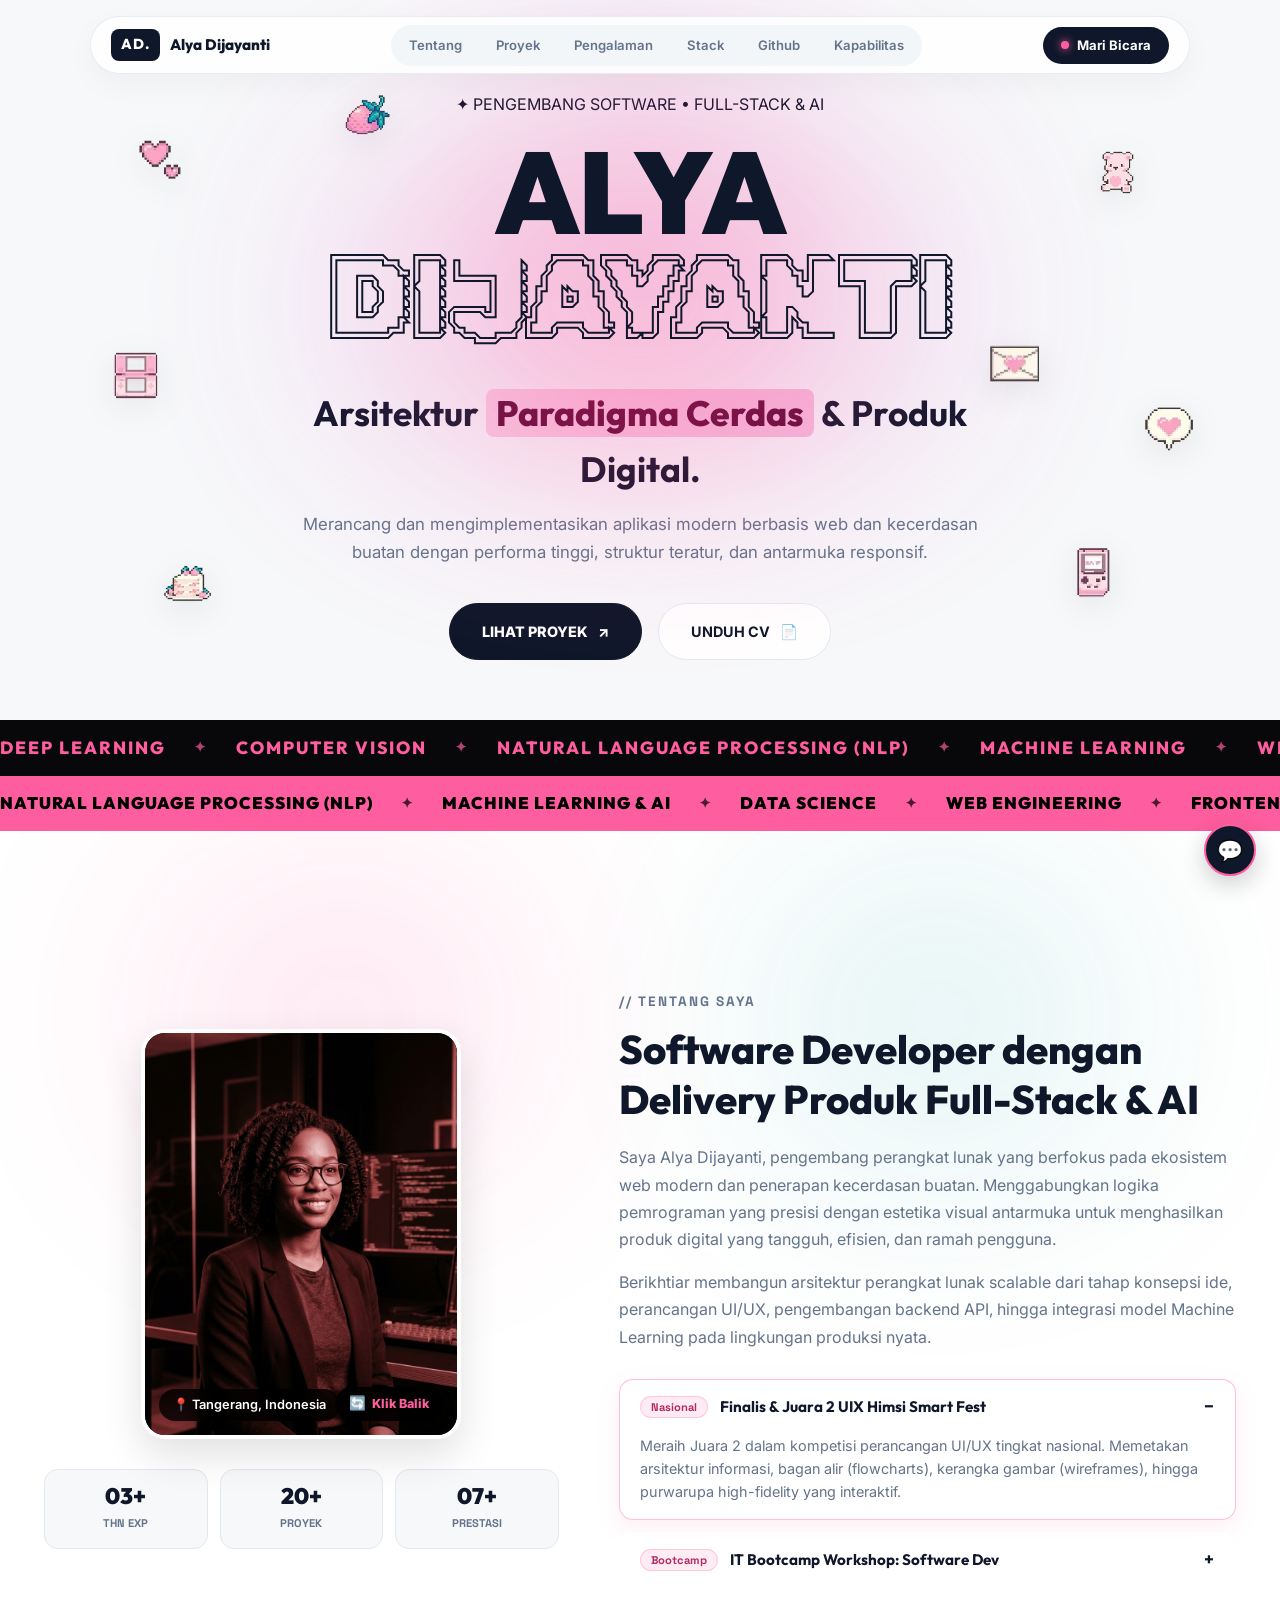
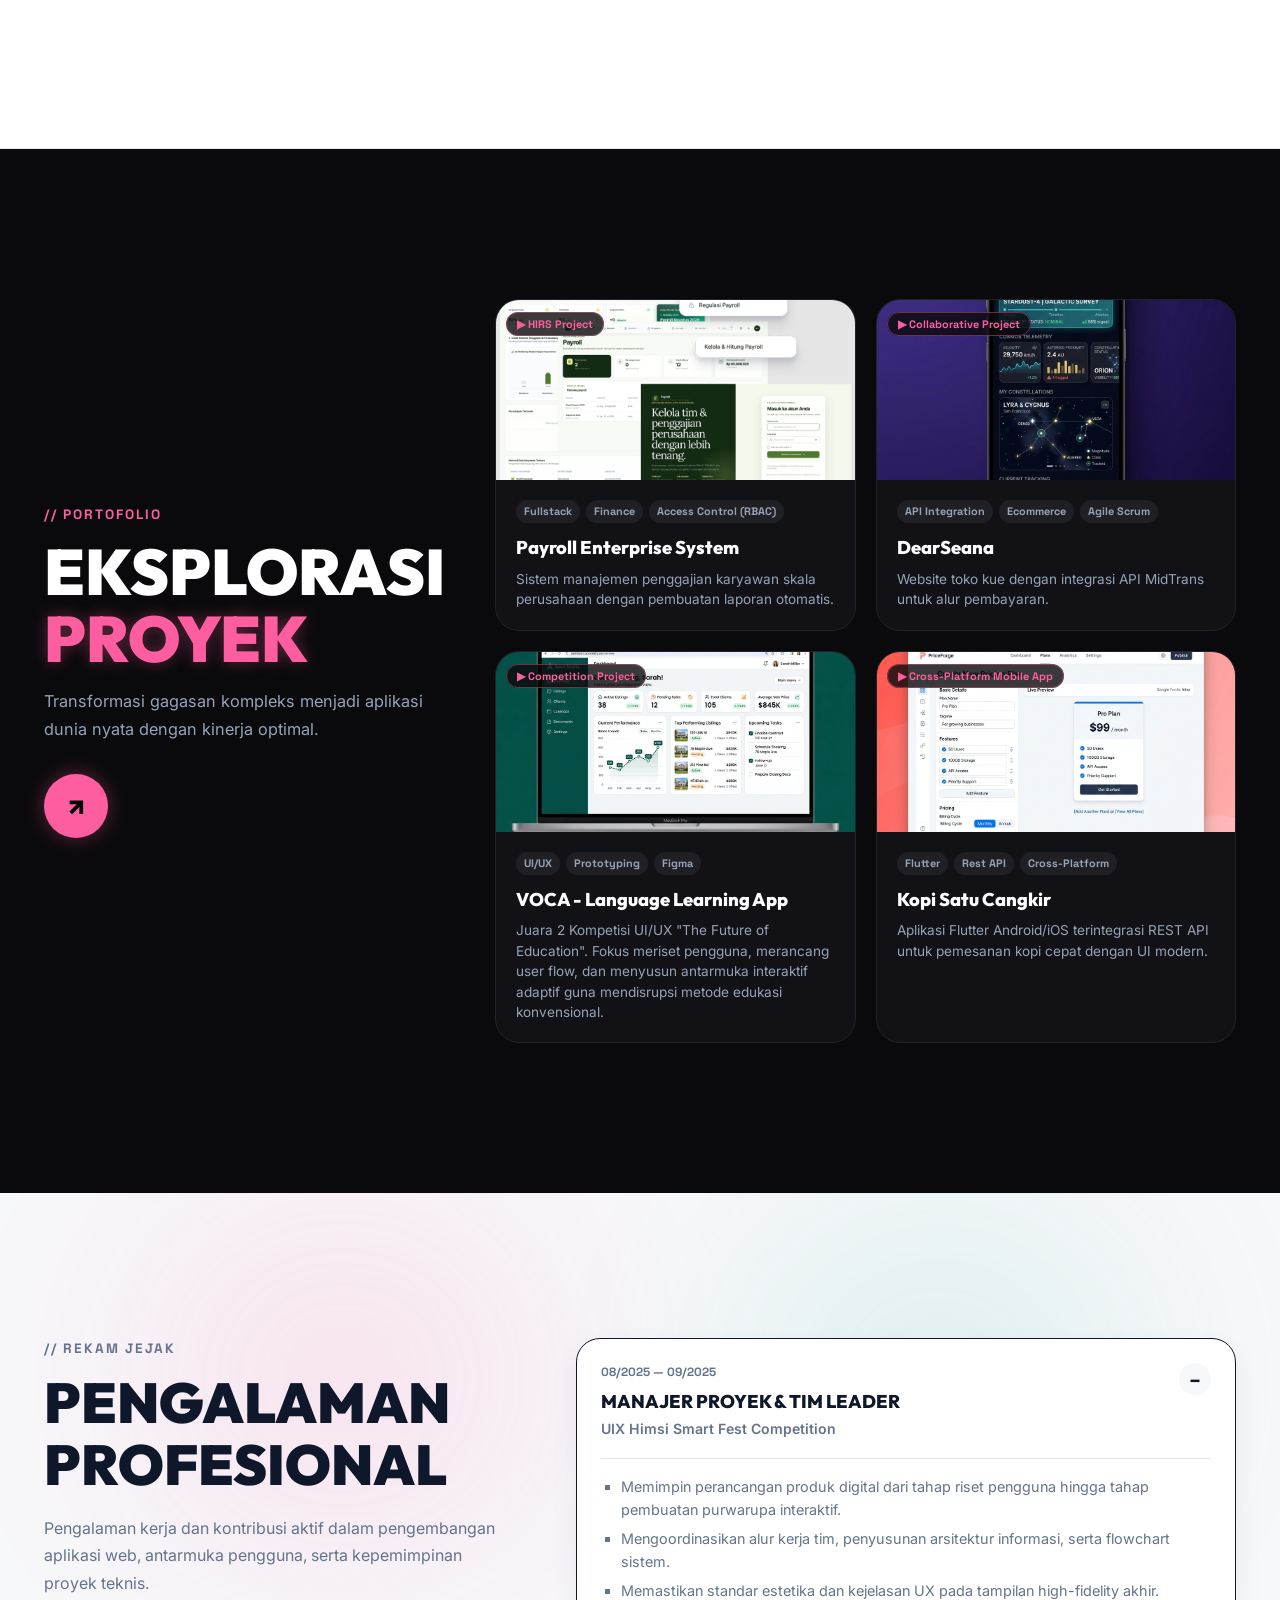
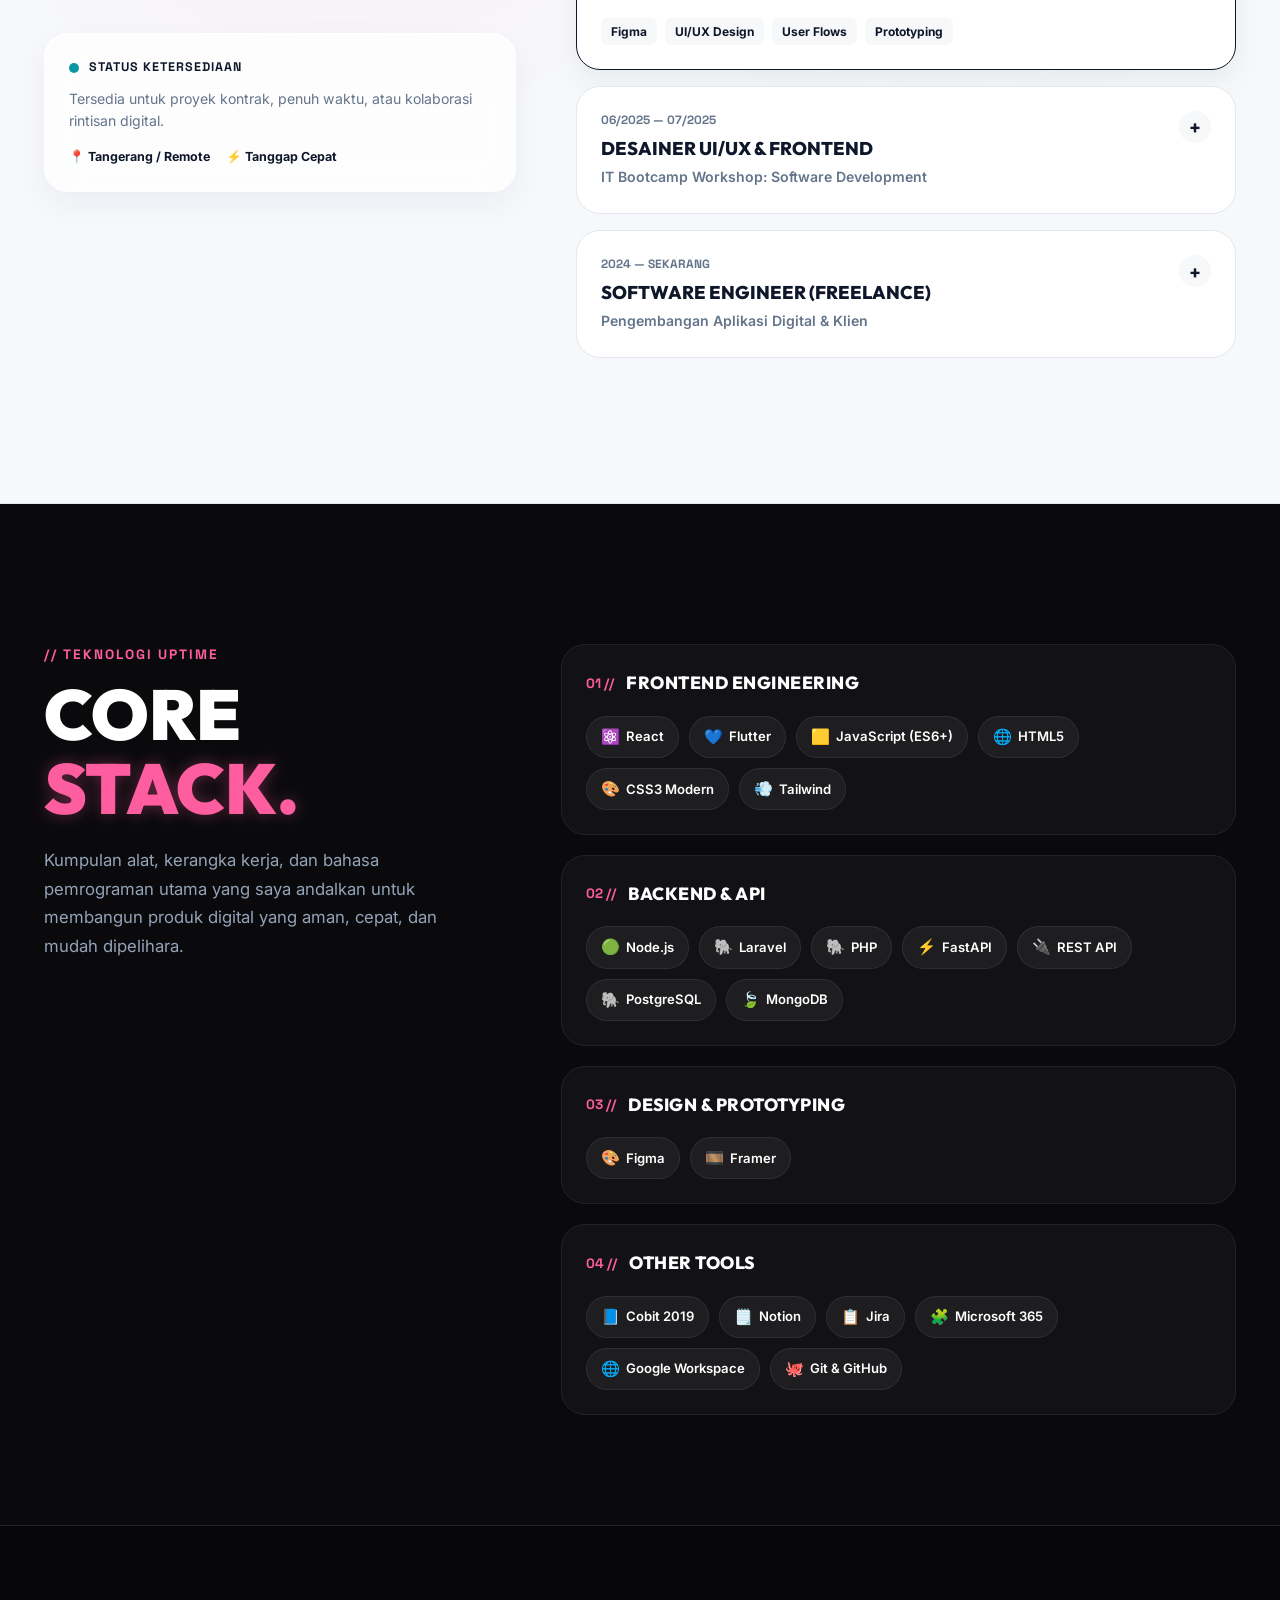
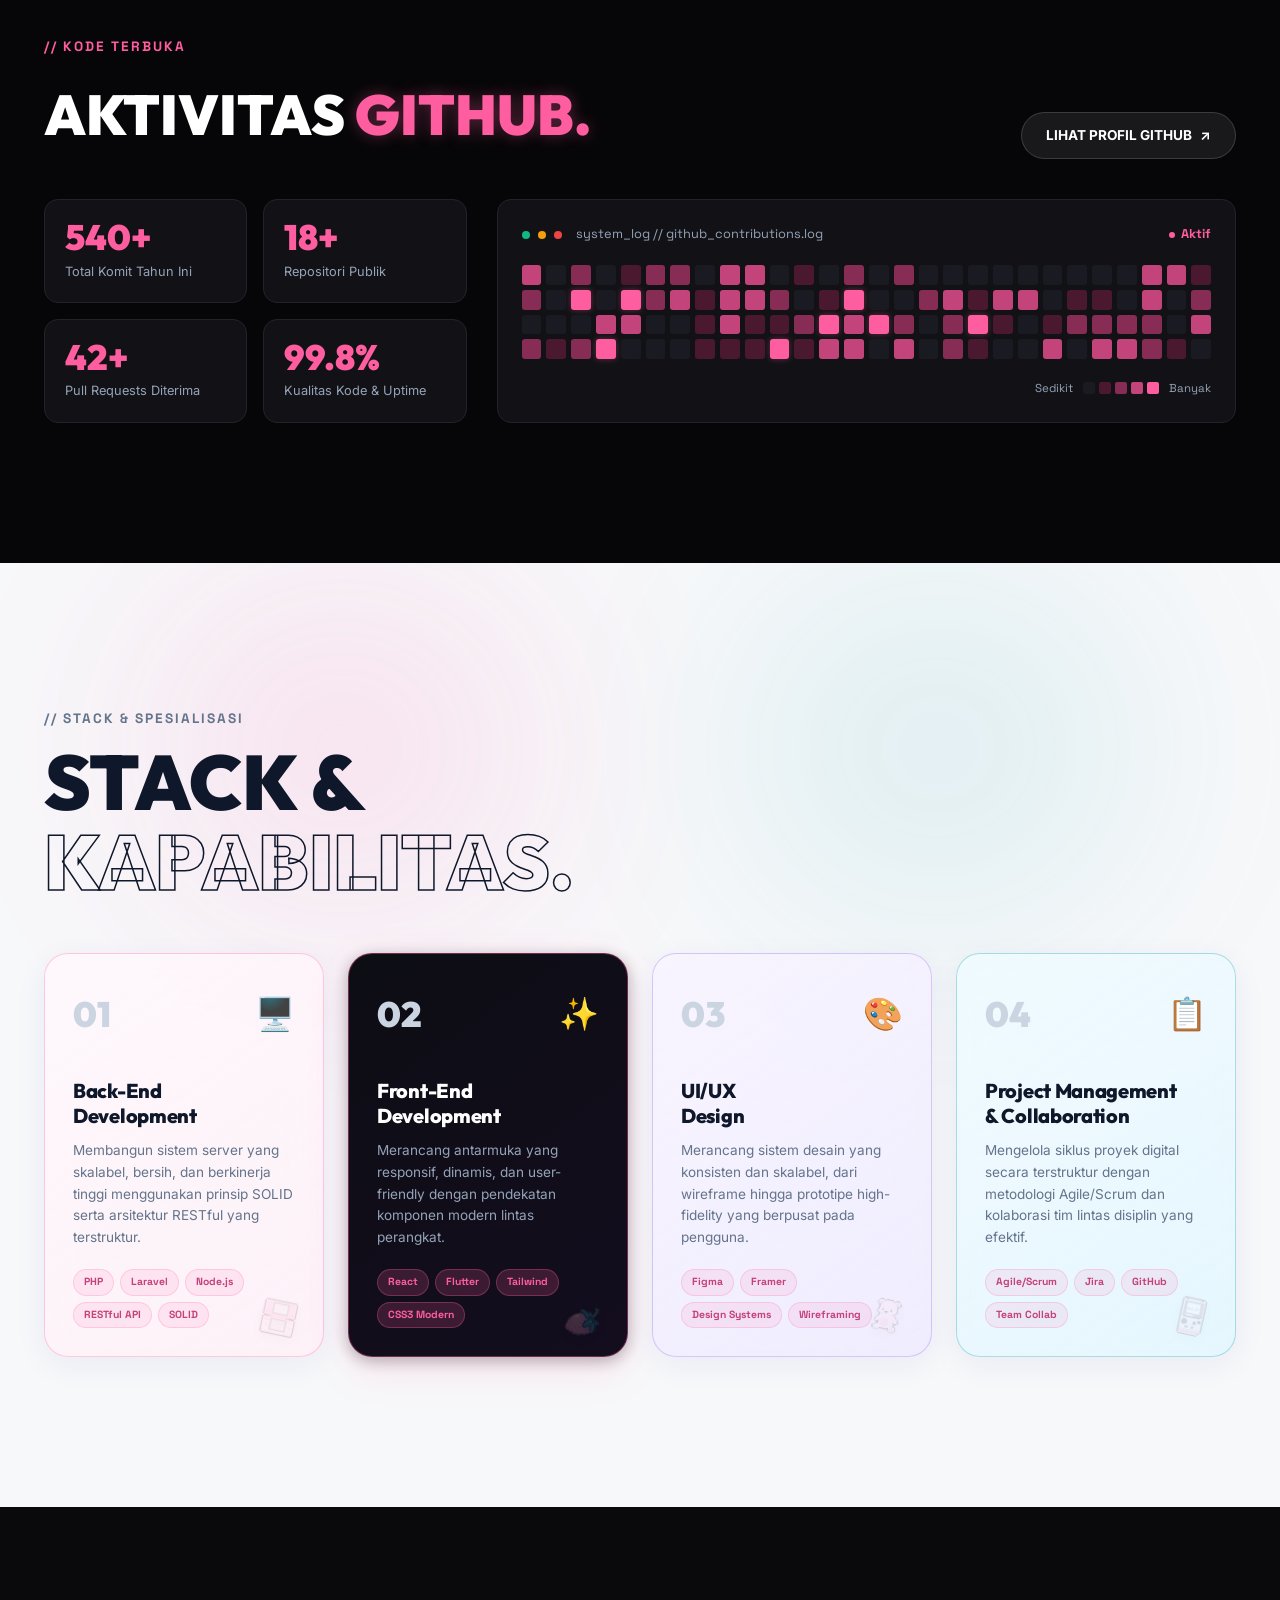
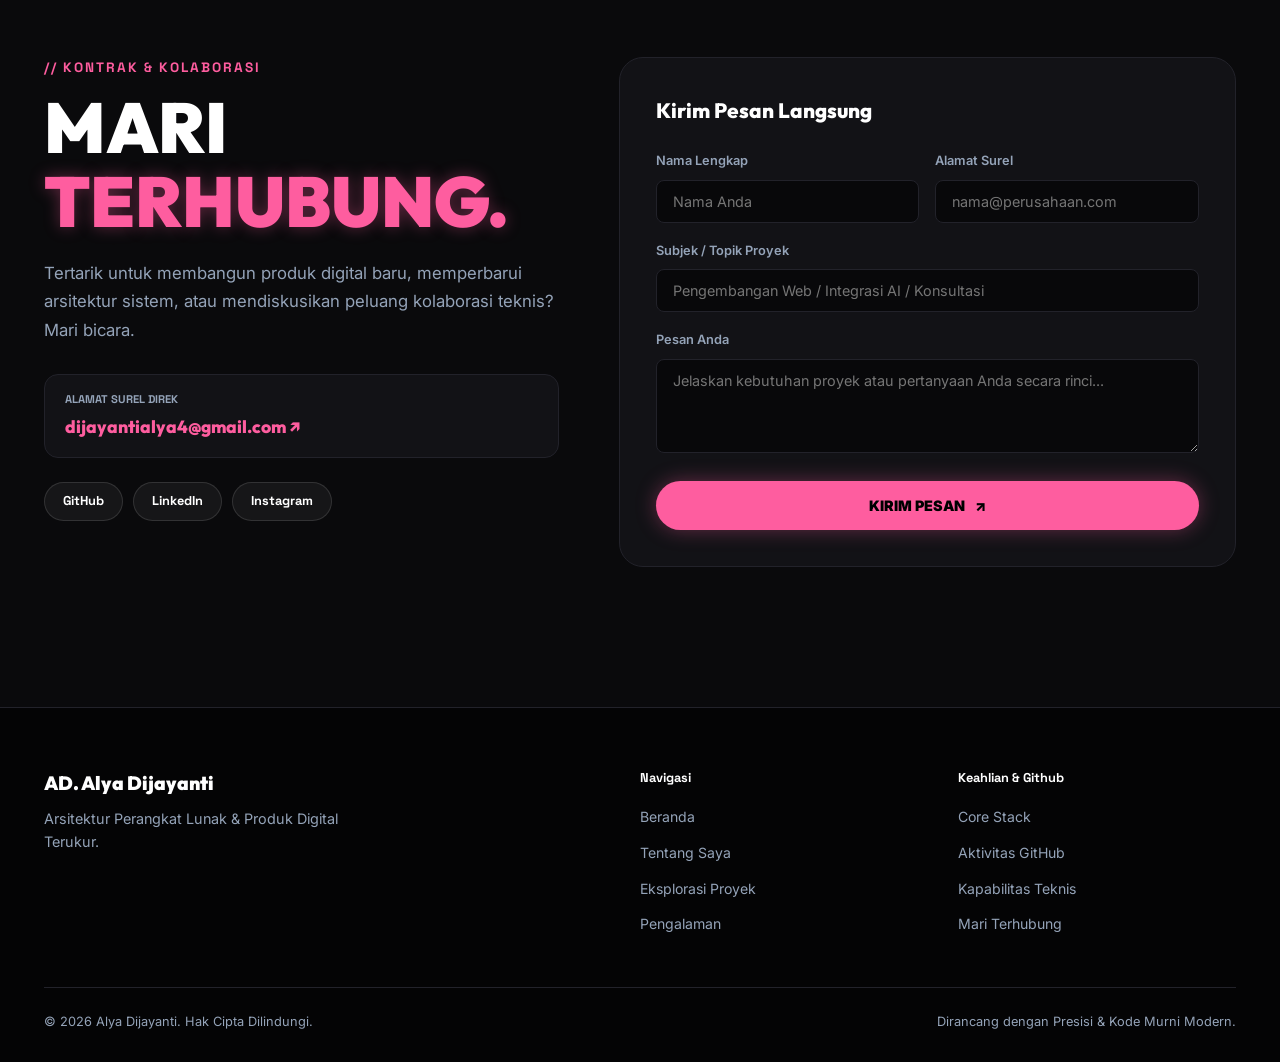
==== index.html @ 950f61b3 "chore: update social media, GitHub, and email contact links across all pages" ====
<!DOCTYPE html>
<html lang="id">

<head>
    <meta charset="UTF-8">
    <meta name="viewport" content="width=device-width, initial-scale=1.0">
    <title>Alya Dijayanti — Software Developer & AI Specialist</title>
    <meta name="description"
        content="Portofolio profesional Alya Dijayanti, Software Developer yang berfokus pada pengembangan produk digital bersih, terukur, dan cerdas.">

    <!-- Google Fonts -->
    <link rel="preconnect" href="https://fonts.googleapis.com">
    <link rel="preconnect" href="https://fonts.gstatic.com" crossorigin>
    <link
        href="https://fonts.googleapis.com/css2?family=Inter:wght@300;400;500;600;700;800&family=Outfit:wght@400;500;700;900&family=Rubik+Iso&family=Space+Grotesk:wght@500;700&display=swap"
        rel="stylesheet">

    <link rel="icon" type="image/png" href="assets/pixel_heart.png">
    <link rel="stylesheet" href="style.css?v=2.0">
</head>

<body>

    <!-- 1. Header / Navigasi Melayang -->
    <header class="top-nav">
        <div class="nav-container">
            <a href="#" class="nav-brand">
                <span class="brand-logo">AD.</span>
                <span class="brand-name">Alya Dijayanti</span>
            </a>

            <nav class="nav-pill-menu">
                <a href="#tentang" class="nav-link">Tentang</a>
                <a href="#proyek" class="nav-link">Proyek</a>
                <a href="#pengalaman" class="nav-link">Pengalaman</a>
                <a href="#stack" class="nav-link">Stack</a>
                <a href="#github" class="nav-link">Github</a>
                <a href="#kapabilitas" class="nav-link">Kapabilitas</a>
            </nav>

            <div class="nav-cta-wrapper">
                <a href="#kontak" class="nav-cta-btn">
                    <span class="status-dot"></span>
                    Mari Bicara
                </a>
            </div>
        </div>
    </header>

    <!-- Floating Quick Contact Widget -->
    <div class="floating-widget">
        <button class="widget-btn" id="widget-toggle" title="Menu Kontak Cepat">
            <span class="widget-icon">💬</span>
        </button>
        <div class="widget-menu hidden" id="widget-dropdown">
            <a href="mailto:dijayantialya4@gmail.com" class="widget-item">✉️ Surel</a>
            <a href="https://www.linkedin.com/in/alya-dijayanti-4a0588291" target="_blank" rel="noopener noreferrer" class="widget-item">🔗 LinkedIn</a>
            <a href="https://github.com/dijee04" target="_blank" rel="noopener noreferrer" class="widget-item">💻 GitHub</a>
        </div>
    </div>

    <!-- Main Content Wrapper -->
    <main>
        <!-- 2. Hero Section (Latar Terang & Floating Pixel Assets dengan Fluid Glow) -->
        <section class="hero-section" id="hero">
            <div class="hero-bg-glow"></div>

            <!-- Floating Pixel Decorative Assets (8 Stiker Piksel Melayang Bersih & Tepat 1 Hati) -->
            <div class="floating-pixel-decor decor-top-left" data-speed="1.5" data-drag-hint="✦ Drag me!">
                <img src="assets/pixel_heart.png" alt="Aset Piksel Hati Melayang" class="pixel-asset float-anim-1">
            </div>
            <div class="floating-pixel-decor decor-top-mid-left" data-speed="-1.4" data-drag-hint="✦ Drag me!">
                <img src="assets/pixel_strawberry.png" alt="Aset Piksel Stroberi Melayang"
                    class="pixel-asset float-anim-3">
            </div>
            <div class="floating-pixel-decor decor-top-right" data-speed="-1.2" data-drag-hint="✦ Drag me!">
                <img src="assets/pixel_bear.png" alt="Aset Piksel Beruang Melayang" class="pixel-asset float-anim-2">
            </div>
            <div class="floating-pixel-decor decor-mid-left" data-speed="1.8" data-drag-hint="✦ Drag me!">
                <img src="assets/pixel_console.png" alt="Aset Piksel Konsol Melayang" class="pixel-asset float-anim-1">
            </div>
            <div class="floating-pixel-decor decor-mid-right" data-speed="-1.6" data-drag-hint="✦ Drag me!">
                <img src="assets/pixel_letter.png" alt="Aset Piksel Surat Hati Melayang"
                    class="pixel-asset float-anim-2">
            </div>
            <div class="floating-pixel-decor decor-mid-far-right" data-speed="2.0" data-drag-hint="✦ Drag me!">
                <img src="assets/pixel_bubble.png" alt="Aset Piksel Gelembung Melayang"
                    class="pixel-asset float-anim-3">
            </div>
            <div class="floating-pixel-decor decor-bottom-left" data-speed="-1.8" data-drag-hint="✦ Drag me!">
                <img src="assets/pixel_cake.png" alt="Aset Piksel Kue Melayang" class="pixel-asset float-anim-3">
            </div>
            <div class="floating-pixel-decor decor-bottom-right" data-speed="1.2" data-drag-hint="✦ Drag me!">
                <img src="assets/pixel_game.png" alt="Aset Piksel Game Melayang" class="pixel-asset float-anim-1">
            </div>

            <div class="hero-container">

                <div class="hero-badge-pill-container" style="display: flex; justify-content: center; align-items: center; width: 100%; margin-bottom: 0.75rem; text-align: center;">
                    <div class="hero-badge-pill-fluid">
                        <span>✦</span> PENGEMBANG SOFTWARE • FULL-STACK &amp; AI
                    </div>
                </div>

                <div class="hero-title-group">
                    <!-- Teks ALYA: Bersih Tanpa Gradien Latar Belakang -->
                    <h1 class="hero-name-main">ALYA</h1>
                    
                    <!-- Gradien Latar Belakang HANYA Khusus untuk teks 'DIJAYANTI' -->
                    <div class="dijayanti-glow-wrapper">
                        <div class="dijayanti-interactive-glow"></div>
                        <h1 class="hero-name-outlined">DIJAYANTI</h1>
                    </div>
                </div>

                <div class="hero-subtitle-box">
                    <p class="hero-subtitle-text">
                        Arsitektur <span class="highlight-green">Paradigma Cerdas</span> &amp; Produk Digital.
                    </p>
                    <p class="hero-description">
                        Merancang dan mengimplementasikan aplikasi modern berbasis web dan kecerdasan buatan dengan
                        performa tinggi, struktur teratur, dan antarmuka responsif.
                    </p>
                </div>

                <div class="hero-actions">
                    <a href="#proyek" class="btn-primary-neon">
                        LIHAT PROYEK <span class="btn-arrow">↗</span>
                    </a>
                    <a href="#kontak" class="btn-secondary-outline">
                        UNDUH CV <span class="btn-icon">📄</span>
                    </a>
                </div>

            </div>
        </section>

        <!-- 3. Ticker Marquee Banner (Hitam & Hijau Neon) -->
        <section class="marquee-section">
            <div class="marquee-row row-dark">
                <div class="marquee-content track-left">
                    <span>DEEP LEARNING</span> <span class="star">✦</span>
                    <span>COMPUTER VISION</span> <span class="star">✦</span>
                    <span>NATURAL LANGUAGE PROCESSING (NLP)</span> <span class="star">✦</span>
                    <span>MACHINE LEARNING</span> <span class="star">✦</span>
                    <span>WEB ENGINEERING</span> <span class="star">✦</span>
                    <span>FULLSTACK DEV</span> <span class="star">✦</span>
                    <!-- Duplicate for smooth loop -->
                    <span>DEEP LEARNING</span> <span class="star">✦</span>
                    <span>COMPUTER VISION</span> <span class="star">✦</span>
                    <span>NATURAL LANGUAGE PROCESSING (NLP)</span> <span class="star">✦</span>
                    <span>MACHINE LEARNING</span> <span class="star">✦</span>
                    <span>WEB ENGINEERING</span> <span class="star">✦</span>
                    <span>FULLSTACK DEV</span> <span class="star">✦</span>
                </div>
            </div>
            <div class="marquee-row row-pink">
                <div class="marquee-content track-right">
                    <span>NATURAL LANGUAGE PROCESSING (NLP)</span> <span class="star">✦</span>
                    <span>MACHINE LEARNING &amp; AI</span> <span class="star">✦</span>
                    <span>DATA SCIENCE</span> <span class="star">✦</span>
                    <span>WEB ENGINEERING</span> <span class="star">✦</span>
                    <span>FRONTEND &amp; BACKEND</span> <span class="star">✦</span>
                    <!-- Duplicate for smooth loop -->
                    <span>NATURAL LANGUAGE PROCESSING (NLP)</span> <span class="star">✦</span>
                    <span>MACHINE LEARNING &amp; AI</span> <span class="star">✦</span>
                    <span>DATA SCIENCE</span> <span class="star">✦</span>
                    <span>WEB ENGINEERING</span> <span class="star">✦</span>
                    <span>FRONTEND &amp; BACKEND</span> <span class="star">✦</span>
                </div>
            </div>
        </section>

        <!-- 4. Seksi 1: Tentang Saya -->
        <section class="about-section" id="tentang">
            <div class="section-ambient-glow glow-pink-accent glow-top-left"></div>
            <div class="section-ambient-glow glow-teal-accent glow-top-right"></div>

            <div class="section-container" style="position: relative; z-index: 2;">
                <div class="about-grid">

                    <!-- Kolom Kiri: Foto Bertumpuk & Statistik -->
                    <div class="about-col-left">
                        <!-- Kartu Foto Tunggal Interaktif 3D Flip Card -->
                        <div class="single-flip-card-container" id="photo-flip-card"
                            title="Klik untuk membalik foto profil 3D">
                            <div class="flip-card-inner">

                                <!-- Sisi Depan (Front Face - Profil 1) -->
                                <div class="flip-card-face flip-card-front">
                                    <img src="assets/profile.png" alt="Alya Dijayanti Foto Utama" class="flip-card-img">
                                    <div class="photo-tag">
                                        <span class="tag-icon">📍</span> Tangerang, Indonesia
                                    </div>
                                    <div class="flip-hint-badge">
                                        <span class="flip-icon">🔄</span> Klik Balik
                                    </div>
                                </div>

                                <!-- Sisi Belakang (Back Face - Profil 2) -->
                                <div class="flip-card-face flip-card-back">
                                    <img src="assets/profile2.png" alt="Alya Dijayanti Foto Kerja"
                                        class="flip-card-img">
                                    <div class="photo-tag-badge">
                                        <span class="badge-dot-active"></span> Software Engineer &amp; AI
                                    </div>
                                    <div class="flip-hint-badge">
                                        <span class="flip-icon">🔄</span> Depan
                                    </div>
                                </div>

                            </div>
                        </div>

                        <!-- Baris Statistik -->
                        <div class="stats-pills-row">
                            <div class="stat-pill">
                                <span class="stat-num">03+</span>
                                <span class="stat-lbl">THN EXP</span>
                            </div>
                            <div class="stat-pill">
                                <span class="stat-num">20+</span>
                                <span class="stat-lbl">PROYEK</span>
                            </div>
                            <div class="stat-pill">
                                <span class="stat-num">07+</span>
                                <span class="stat-lbl">PRESTASI</span>
                            </div>
                        </div>
                    </div>

                    <!-- Kolom Kanan: Deskripsi & Akordeon Pencapaian -->
                    <div class="about-col-right">
                        <span class="section-tagline">// TENTANG SAYA</span>
                        <h2 class="about-heading">Software Developer dengan Delivery Produk Full-Stack &amp; AI</h2>

                        <p class="about-paragraph">
                            Saya Alya Dijayanti, pengembang perangkat lunak yang berfokus pada ekosistem web modern dan
                            penerapan kecerdasan buatan. Menggabungkan logika pemrograman yang presisi dengan estetika
                            visual antarmuka untuk menghasilkan produk digital yang tangguh, efisien, dan ramah
                            pengguna.
                        </p>

                        <p class="about-paragraph">
                            Berikhtiar membangun arsitektur perangkat lunak scalable dari tahap konsepsi ide,
                            perancangan UI/UX, pengembangan backend API, hingga integrasi model Machine Learning pada
                            lingkungan produksi nyata.
                        </p>

                        <!-- Accordion List Pencapaian -->
                        <div class="about-accordion-list">

                            <div class="accordion-item active">
                                <button class="accordion-header">
                                    <div class="acc-title-wrap">
                                        <span class="acc-badge">Nasional</span>
                                        <span class="acc-title">Finalis &amp; Juara 2 UIX Himsi Smart Fest</span>
                                    </div>
                                    <span class="acc-toggle-icon">−</span>
                                </button>
                                <div class="accordion-body">
                                    <p>Meraih Juara 2 dalam kompetisi perancangan UI/UX tingkat nasional. Memetakan
                                        arsitektur informasi, bagan alir (flowcharts), kerangka gambar (wireframes),
                                        hingga purwarupa high-fidelity yang interaktif.</p>
                                </div>
                            </div>

                            <div class="accordion-item">
                                <button class="accordion-header">
                                    <div class="acc-title-wrap">
                                        <span class="acc-badge">Bootcamp</span>
                                        <span class="acc-title">IT Bootcamp Workshop: Software Dev</span>
                                    </div>
                                    <span class="acc-toggle-icon">+</span>
                                </button>
                                <div class="accordion-body">
                                    <p>Mengaplikasikan metode pengurusan proyek Agile/Scrum, sprint planning, integrasi
                                        Jira, serta perancangan sistem informasi berbasis web yang responsif dan teruji.
                                    </p>
                                </div>
                            </div>

                        </div>
                    </div>

                </div>
            </div>
        </section>

        <!-- 5. Seksi 2: Eksplorasi Proyek (Latar Gelap / Hitam Kontras) -->
        <section class="explorations-section" id="proyek">
            <div class="section-container">
                <div class="explorations-grid">

                    <!-- Kolom Kiri Header Gelap -->
                    <div class="exp-header-col">
                        <span class="section-tagline-neon">// PORTOFOLIO</span>
                        <h2 class="exp-title-main">
                            EKSPLORASI <br>
                            <span class="text-neon-glow">PROYEK</span>
                        </h2>
                        <p class="exp-subtitle">
                            Transformasi gagasan kompleks menjadi aplikasi dunia nyata dengan kinerja optimal.
                        </p>

                        <a href="proyek.html" class="exp-circle-btn" title="Lihat Semua Proyek">
                            <span class="arrow-icon">↗</span>
                        </a>
                    </div>

                    <!-- Kolom Kanan Carousel Kartu Proyek -->
                    <div class="exp-cards-col">
                        <div class="project-cards-wrapper">

                            <!-- Proyek 1 -->
                            <a href="detail-payroll.html" class="project-showcase-card" style="text-decoration: none; color: inherit; display: block;">
                                <div class="card-media-box">
                                    <img src="assets/project_payroll.png" alt="Payroll Enterprise Mockup"
                                        class="showcase-img">
                                    <div class="media-overlay">
                                        <span class="play-badge">▶ HIRS Project</span>
                                    </div>
                                </div>
                                <div class="card-details">
                                    <div class="card-tags">
                                        <span class="tag-pill">Fullstack</span>
                                        <span class="tag-pill">Finance</span>
                                        <span class="tag-pill">Access Control (RBAC)</span>
                                    </div>
                                    <h3 class="card-title">Payroll Enterprise System</h3>
                                    <p class="card-desc">Sistem manajemen penggajian karyawan skala perusahaan dengan
                                        pembuatan laporan otomatis.</p>
                                </div>
                            </a>

                            <!-- Proyek 2 -->
                            <a href="detail-dearseana.html" class="project-showcase-card" style="text-decoration: none; color: inherit; display: block;">
                                <div class="card-media-box">
                                    <img src="assets/project_najm.png" alt="Website Toko Kue DearSeana"
                                        class="showcase-img">
                                    <div class="media-overlay">
                                        <span class="play-badge">▶ Collaborative Project</span>
                                    </div>
                                </div>
                                <div class="card-details">
                                    <div class="card-tags">
                                        <span class="tag-pill">API Integration</span>
                                        <span class="tag-pill">Ecommerce</span>
                                        <span class="tag-pill">Agile Scrum</span>
                                    </div>
                                    <h3 class="card-title">DearSeana</h3>
                                    <p class="card-desc">Website toko kue dengan integrasi API MidTrans untuk alur
                                        pembayaran.</p>
                                </div>
                            </a>

                            <!-- Proyek 3 -->
                            <a href="detail-voca.html" class="project-showcase-card" style="text-decoration: none; color: inherit; display: block;">
                                <div class="card-media-box">
                                    <img src="assets/project_domus.png" alt="Domus Real Estate Mockup"
                                        class="showcase-img">
                                    <div class="media-overlay">
                                        <span class="play-badge">▶ Competition Project</span>
                                    </div>
                                </div>
                                <div class="card-details">
                                    <div class="card-tags">
                                        <span class="tag-pill">UI/UX</span>
                                        <span class="tag-pill">Prototyping</span>
                                        <span class="tag-pill">Figma</span>
                                    </div>
                                    <h3 class="card-title">VOCA - Language Learning App</h3>
                                    <p class="card-desc">Juara 2 Kompetisi UI/UX "The Future of Education". Fokus
                                        meriset pengguna,
                                        merancang user flow, dan menyusun antarmuka interaktif adaptif guna mendisrupsi
                                        metode edukasi konvensional.</p>
                                </div>
                            </a>

                            <!-- Proyek 4 -->
                            <a href="detail-kopi.html" class="project-showcase-card" style="text-decoration: none; color: inherit; display: block;">
                                <div class="card-media-box">
                                    <img src="assets/project_kivi.png" alt="Kivi SaaS Mockup" class="showcase-img">
                                    <div class="media-overlay">
                                        <span class="play-badge">▶ Cross-Platform Mobile App</span>
                                    </div>
                                </div>
                                <div class="card-details">
                                    <div class="card-tags">
                                        <span class="tag-pill">Flutter</span>
                                        <span class="tag-pill">Rest API</span>
                                        <span class="tag-pill">Cross-Platform</span>
                                    </div>
                                    <h3 class="card-title">Kopi Satu Cangkir</h3>
                                    <p class="card-desc">Aplikasi Flutter Android/iOS terintegrasi REST API untuk
                                        pemesanan kopi cepat dengan UI modern.</p>
                                </div>
                            </a>

                        </div>
                    </div>

                </div>
            </div>
        </section>

        <!-- 6. Seksi 3: Pengalaman Profesional -->
        <section class="experience-section" id="pengalaman">
            <div class="section-ambient-glow glow-pink-accent glow-top-left"></div>
            <div class="section-ambient-glow glow-teal-accent glow-top-right"></div>

            <div class="section-container" style="position: relative; z-index: 2;">
                <div class="experience-grid">

                    <!-- Kolom Kiri Header -->
                    <div class="exp-col-left">
                        <span class="section-tagline">// REKAM JEJAK</span>
                        <h2 class="exp-heading-main">
                            PENGALAMAN <br>
                            <span class="text-dark-bold">PROFESIONAL</span>
                        </h2>
                        <p class="exp-lead-text">
                            Pengalaman kerja dan kontribusi aktif dalam pengembangan aplikasi web, antarmuka pengguna,
                            serta kepemimpinan proyek teknis.
                        </p>

                        <!-- Box Info Ketersediaan -->
                        <div class="availability-card-box">
                            <div class="avail-header">
                                <span class="pulse-dot"></span>
                                <span class="avail-title">STATUS KETERSEDIAAN</span>
                            </div>
                            <p class="avail-desc">Tersedia untuk proyek kontrak, penuh waktu, atau kolaborasi rintisan
                                digital.</p>
                            <div class="avail-meta">
                                <span>📍 Tangerang / Remote</span>
                                <span>⚡ Tanggap Cepat</span>
                            </div>
                        </div>
                    </div>

                    <!-- Kolom Kanan Accordion Pengalaman -->
                    <div class="exp-col-right">
                        <div class="experience-list">

                            <!-- Item Pengalaman 1 -->
                            <div class="exp-card-item active">
                                <div class="exp-card-header">
                                    <div class="exp-role-wrap">
                                        <span class="exp-date">08/2025 — 09/2025</span>
                                        <h3 class="exp-role-title">MANAJER PROYEK &amp; TIM LEADER</h3>
                                        <span class="exp-company">UIX Himsi Smart Fest Competition</span>
                                    </div>
                                    <button class="exp-expand-btn">−</button>
                                </div>
                                <div class="exp-card-content">
                                    <ul class="exp-bullets">
                                        <li>Memimpin perancangan produk digital dari tahap riset pengguna hingga tahap
                                            pembuatan purwarupa interaktif.</li>
                                        <li>Mengoordinasikan alur kerja tim, penyusunan arsitektur informasi, serta
                                            flowchart sistem.</li>
                                        <li>Memastikan standar estetika dan kejelasan UX pada tampilan high-fidelity
                                            akhir.</li>
                                    </ul>
                                    <div class="exp-tech-tags">
                                        <span>Figma</span>
                                        <span>UI/UX Design</span>
                                        <span>User Flows</span>
                                        <span>Prototyping</span>
                                    </div>
                                </div>
                            </div>

                            <!-- Item Pengalaman 2 -->
                            <div class="exp-card-item">
                                <div class="exp-card-header">
                                    <div class="exp-role-wrap">
                                        <span class="exp-date">06/2025 — 07/2025</span>
                                        <h3 class="exp-role-title">DESAINER UI/UX &amp; FRONTEND</h3>
                                        <span class="exp-company">IT Bootcamp Workshop: Software Development</span>
                                    </div>
                                    <button class="exp-expand-btn">+</button>
                                </div>
                                <div class="exp-card-content">
                                    <ul class="exp-bullets">
                                        <li>Menerapkan prinsip Agile Scrum dalam sprint 2 mingguan untuk menghasilkan
                                            sistem web terukur.</li>
                                        <li>Membuat wireframes, UI komponen modular, dan mengimplementasikannya ke dalam
                                            kode HTML/CSS/JS.</li>
                                        <li>Melakukan pengujian kebiasaan pengguna untuk mengoptimalkan performa
                                            navigasi antarmuka.</li>
                                    </ul>
                                    <div class="exp-tech-tags">
                                        <span>HTML5/CSS3</span>
                                        <span>JavaScript</span>
                                        <span>Jira</span>
                                        <span>Scrum</span>
                                    </div>
                                </div>
                            </div>

                            <!-- Item Pengalaman 3 -->
                            <div class="exp-card-item">
                                <div class="exp-card-header">
                                    <div class="exp-role-wrap">
                                        <span class="exp-date">2024 — SEKARANG</span>
                                        <h3 class="exp-role-title">SOFTWARE ENGINEER (FREELANCE)</h3>
                                        <span class="exp-company">Pengembangan Aplikasi Digital &amp; Klien</span>
                                    </div>
                                    <button class="exp-expand-btn">+</button>
                                </div>
                                <div class="exp-card-content">
                                    <ul class="exp-bullets">
                                        <li>Membangun aplikasi web kustom untuk klien dengan integrasi RESTful API dan
                                            basis data terstruktur.</li>
                                        <li>Mengembangkan antarmuka modern dengan waktu muat cepat dan optimasi SEO
                                            menyeluruh.</li>
                                        <li>Mengintegrasikan modul Machine Learning sederhana untuk otomatisasi
                                            pemrosesan data.</li>
                                    </ul>
                                    <div class="exp-tech-tags">
                                        <span>React</span>
                                        <span>Node.js</span>
                                        <span>Python</span>
                                        <span>PostgreSQL</span>
                                    </div>
                                </div>
                            </div>

                        </div>
                    </div>

                </div>
            </div>
        </section>

        <!-- 7. Seksi 4: Core Stack (Latar Gelap / Hitam) -->
        <section class="corestack-section" id="stack">
            <div class="section-container">
                <div class="corestack-grid">

                    <!-- Kiri Title -->
                    <div class="stack-col-left">
                        <span class="section-tagline-neon">// TEKNOLOGI UPTIME</span>
                        <h2 class="stack-title-main">
                            CORE <br>
                            <span class="text-neon-glow">STACK.</span>
                        </h2>
                        <p class="stack-lead-text">
                            Kumpulan alat, kerangka kerja, dan bahasa pemrograman utama yang saya andalkan untuk
                            membangun produk digital yang aman, cepat, dan mudah dipelihara.
                        </p>
                    </div>

                    <!-- Kanan Stack Rows -->
                    <div class="stack-col-right">

                        <!-- Row 01 -->
                        <div class="stack-row-card">
                            <div class="stack-row-header">
                                <span class="stack-num">01 //</span>
                                <h3 class="stack-row-title">FRONTEND ENGINEERING</h3>
                            </div>
                            <div class="stack-icons-grid">
                                <div class="tech-badge" title="React">
                                    <span class="tech-icon">⚛️</span> React
                                </div>
                                <div class="tech-badge" title="Flutter">
                                    <span class="tech-icon">💙</span> Flutter
                                </div>
                                <div class="tech-badge" title="JavaScript (ES6+)">
                                    <span class="tech-icon">🟨</span> JavaScript (ES6+)
                                </div>
                                <div class="tech-badge" title="HTML5">
                                    <span class="tech-icon">🌐</span> HTML5
                                </div>
                                <div class="tech-badge" title="CSS3 Modern">
                                    <span class="tech-icon">🎨</span> CSS3 Modern
                                </div>
                                <div class="tech-badge" title="Tailwind">
                                    <span class="tech-icon">💨</span> Tailwind
                                </div>
                            </div>
                        </div>

                        <!-- Row 02 -->
                        <div class="stack-row-card">
                            <div class="stack-row-header">
                                <span class="stack-num">02 //</span>
                                <h3 class="stack-row-title">BACKEND &amp; API</h3>
                            </div>
                            <div class="stack-icons-grid">
                                <div class="tech-badge" title="Node.js">
                                    <span class="tech-icon">🟢</span> Node.js
                                </div>
                                <div class="tech-badge" title="Laravel">
                                    <span class="tech-icon">🐘</span> Laravel
                                </div>
                                <div class="tech-badge" title="PHP">
                                    <span class="tech-icon">🐘</span> PHP
                                </div>
                                <div class="tech-badge" title="FastAPI">
                                    <span class="tech-icon">⚡</span> FastAPI
                                </div>
                                <div class="tech-badge" title="REST API">
                                    <span class="tech-icon">🔌</span> REST API
                                </div>
                                <div class="tech-badge" title="PostgreSQL">
                                    <span class="tech-icon">🐘</span> PostgreSQL
                                </div>
                                <div class="tech-badge" title="MongoDB">
                                    <span class="tech-icon">🍃</span> MongoDB
                                </div>
                            </div>
                        </div>

                        <!-- Row 03 -->
                        <div class="stack-row-card">
                            <div class="stack-row-header">
                                <span class="stack-num">03 //</span>
                                <h3 class="stack-row-title">DESIGN &amp; PROTOTYPING</h3>
                            </div>
                            <div class="stack-icons-grid">
                                <div class="tech-badge" title="Figma">
                                    <span class="tech-icon">🎨</span> Figma
                                </div>
                                <div class="tech-badge" title="Framer">
                                    <span class="tech-icon">🎞️</span> Framer
                                </div>
                            </div>
                        </div>

                        <!-- Row 04 -->
                        <div class="stack-row-card">
                            <div class="stack-row-header">
                                <span class="stack-num">04 //</span>
                                <h3 class="stack-row-title">OTHER TOOLS</h3>
                            </div>
                            <div class="stack-icons-grid">
                                <div class="tech-badge" title="Cobit 2019">
                                    <span class="tech-icon">📘</span> Cobit 2019
                                </div>
                                <div class="tech-badge" title="Notion">
                                    <span class="tech-icon">🗒️</span> Notion
                                </div>
                                <div class="tech-badge" title="Jira">
                                    <span class="tech-icon">📋</span> Jira
                                </div>
                                <div class="tech-badge" title="Microsoft 365">
                                    <span class="tech-icon">🧩</span> Microsoft 365
                                </div>
                                <div class="tech-badge" title="Google Workspace">
                                    <span class="tech-icon">🌐</span> Google Workspace
                                </div>
                                <div class="tech-badge" title="Git &amp; GitHub">
                                    <span class="tech-icon">🐙</span> Git &amp; GitHub
                                </div>
                            </div>
                        </div>

                    </div>

                </div>
            </div>
        </section>

        <!-- 8. Seksi 5: Aktivitas GitHub (Latar Gelap / Hitam) -->
        <section class="github-section" id="github">
            <div class="section-container">

                <div class="github-header-flex">
                    <div class="github-header-text">
                        <span class="section-tagline-neon">// KODE TERBUKA</span>
                        <h2 class="github-title-main">
                            AKTIVITAS <span class="text-neon-glow">GITHUB.</span>
                        </h2>
                    </div>
                    <a href="https://github.com/dijee04" target="_blank" rel="noopener noreferrer" class="btn-github-profile">
                        LIHAT PROFIL GITHUB <span class="arrow">↗</span>
                    </a>
                </div>

                <div class="github-grid">

                    <!-- Metric Cards Kiri -->
                    <div class="github-metrics-col">
                        <div class="metric-card">
                            <span class="metric-value">540+</span>
                            <span class="metric-label">Total Komit Tahun Ini</span>
                        </div>
                        <div class="metric-card">
                            <span class="metric-value">18+</span>
                            <span class="metric-label">Repositori Publik</span>
                        </div>
                        <div class="metric-card">
                            <span class="metric-value">42+</span>
                            <span class="metric-label">Pull Requests Diterima</span>
                        </div>
                        <div class="metric-card">
                            <span class="metric-value">99.8%</span>
                            <span class="metric-label">Kualitas Kode &amp; Uptime</span>
                        </div>
                    </div>

                    <!-- Heatmap Graphic Kanan -->
                    <div class="github-heatmap-col">
                        <div class="heatmap-card">
                            <div class="heatmap-header">
                                <div class="heatmap-title">
                                    <span class="terminal-dot green"></span>
                                    <span class="terminal-dot yellow"></span>
                                    <span class="terminal-dot red"></span>
                                    <span class="terminal-path">system_log // github_contributions.log</span>
                                </div>
                                <span class="live-status"><span class="pulse-accent"></span> Aktif</span>
                            </div>

                            <!-- Heatmap Matrix Grid -->
                            <div class="heatmap-matrix" id="github-matrix">
                                <!-- Generated via JS dynamically for clean rendering -->
                            </div>

                            <div class="heatmap-footer">
                                <span class="legend-text">Sedikit</span>
                                <div class="legend-cells">
                                    <span class="level-0"></span>
                                    <span class="level-1"></span>
                                    <span class="level-2"></span>
                                    <span class="level-3"></span>
                                    <span class="level-4"></span>
                                </div>
                                <span class="legend-text">Banyak</span>
                            </div>
                        </div>
                    </div>

                </div>

            </div>
        </section>

        <!-- 9. Seksi 6: Stack & Kapabilitas -->
        <section class="capabilities-section" id="kapabilitas">
            <div class="section-ambient-glow glow-pink-accent glow-top-left"></div>
            <div class="section-ambient-glow glow-teal-accent glow-top-right"></div>

            <div class="section-container" style="position: relative; z-index: 2;">

                <div class="capabilities-header">
                    <span class="section-tagline">// STACK & SPESIALISASI</span>
                    <h2 class="cap-title-giant">
                        STACK &amp; <br>
                        <span class="text-dark-stroke">KAPABILITAS.</span>
                    </h2>
                </div>

                <div class="capabilities-grid cap-grid-4">

                    <!-- Card 01: Back-End Development -->
                    <div class="cap-card cap-card-v2">
                        <div class="cap-card-top">
                            <span class="cap-number">01</span>
                            <span class="cap-icon-v2">🖥️</span>
                        </div>
                        <div class="cap-strawberry-decor">
                            <img src="assets/pixel_console.png" alt="" class="cap-pixel-img">
                        </div>
                        <h3 class="cap-title-v2">Back-End<br>Development</h3>
                        <p class="cap-desc">Membangun sistem server yang skalabel, bersih, dan berkinerja tinggi
                            menggunakan prinsip SOLID serta arsitektur RESTful yang terstruktur.</p>
                        <div class="cap-tags cap-tags-v2">
                            <span>PHP</span>
                            <span>Laravel</span>
                            <span>Node.js</span>
                            <span>RESTful API</span>
                            <span>SOLID</span>
                        </div>
                    </div>

                    <!-- Card 02: Front-End Development (Aksen Gelap) -->
                    <div class="cap-card cap-card-v2 card-dark-accent">
                        <div class="cap-card-top">
                            <span class="cap-number text-neon">02</span>
                            <span class="cap-icon-v2">✨</span>
                        </div>
                        <div class="cap-strawberry-decor">
                            <img src="assets/pixel_strawberry.png" alt="" class="cap-pixel-img">
                        </div>
                        <h3 class="cap-title-v2 text-white">Front-End<br>Development</h3>
                        <p class="cap-desc text-light-muted">Merancang antarmuka yang responsif, dinamis, dan
                            user-friendly dengan pendekatan komponen modern lintas perangkat.</p>
                        <div class="cap-tags cap-tags-v2 tags-dark">
                            <span>React</span>
                            <span>Flutter</span>
                            <span>Tailwind</span>
                            <span>CSS3 Modern</span>
                        </div>
                    </div>

                    <!-- Card 03: UI/UX Design -->
                    <div class="cap-card cap-card-v2">
                        <div class="cap-card-top">
                            <span class="cap-number">03</span>
                            <span class="cap-icon-v2">🎨</span>
                        </div>
                        <div class="cap-strawberry-decor">
                            <img src="assets/pixel_bear.png" alt="" class="cap-pixel-img">
                        </div>
                        <h3 class="cap-title-v2">UI/UX<br>Design</h3>
                        <p class="cap-desc">Merancang sistem desain yang konsisten dan skalabel, dari wireframe hingga
                            prototipe high-fidelity yang berpusat pada pengguna.</p>
                        <div class="cap-tags cap-tags-v2">
                            <span>Figma</span>
                            <span>Framer</span>
                            <span>Design Systems</span>
                            <span>Wireframing</span>
                        </div>
                    </div>

                    <!-- Card 04: Project Management -->
                    <div class="cap-card cap-card-v2">
                        <div class="cap-card-top">
                            <span class="cap-number">04</span>
                            <span class="cap-icon-v2">📋</span>
                        </div>
                        <div class="cap-strawberry-decor">
                            <img src="assets/pixel_game.png" alt="" class="cap-pixel-img">
                        </div>
                        <h3 class="cap-title-v2">Project Management<br>&amp; Collaboration</h3>
                        <p class="cap-desc">Mengelola siklus proyek digital secara terstruktur dengan metodologi
                            Agile/Scrum dan kolaborasi tim lintas disiplin yang efektif.</p>
                        <div class="cap-tags cap-tags-v2">
                            <span>Agile/Scrum</span>
                            <span>Jira</span>
                            <span>GitHub</span>
                            <span>Team Collab</span>
                        </div>
                    </div>

                </div>

            </div>
        </section>

        <!-- 10. Seksi 7: Mari Terhubung & Footer (Latar Gelap / Hitam) -->
        <section class="connect-section" id="kontak">
            <div class="section-container">
                <div class="connect-grid">

                    <!-- Kolom Kiri Informasi Kontak -->
                    <div class="connect-info-col">
                        <span class="section-tagline-neon">// KONTRAK &amp; KOLABORASI</span>
                        <h2 class="connect-title-giant">
                            MARI <br>
                            <span class="text-neon-glow">TERHUBUNG.</span>
                        </h2>
                        <p class="connect-desc">
                            Tertarik untuk membangun produk digital baru, memperbarui arsitektur sistem, atau
                            mendiskusikan peluang kolaborasi teknis? Mari bicara.
                        </p>

                        <div class="direct-email-box">
                            <span class="email-label">ALAMAT SUREL DIREK</span>
                            <a href="mailto:dijayantialya4@gmail.com" class="email-link">dijayantialya4@gmail.com
                                ↗</a>
                        </div>

                        <div class="social-pills-row">
                            <a href="https://github.com/dijee04" target="_blank" rel="noopener noreferrer"
                                class="social-pill-btn">GitHub</a>
                            <a href="https://www.linkedin.com/in/alya-dijayanti-4a0588291" target="_blank" rel="noopener noreferrer"
                                class="social-pill-btn">LinkedIn</a>
                            <a href="https://www.instagram.com/alyadijee/" target="_blank" rel="noopener noreferrer"
                                class="social-pill-btn">Instagram</a>
                        </div>
                    </div>

                    <!-- Kolom Kanan Formulir Kontak -->
                    <div class="connect-form-col">
                        <div class="contact-card-form">
                            <h3 class="form-title">Kirim Pesan Langsung</h3>
                            <form id="contact-form" class="main-form">
                                <div class="form-row">
                                    <div class="form-field">
                                        <label for="name">Nama Lengkap</label>
                                        <input type="text" id="name" name="name" placeholder="Nama Anda" required>
                                    </div>
                                    <div class="form-field">
                                        <label for="email">Alamat Surel</label>
                                        <input type="email" id="email" name="email" placeholder="nama@perusahaan.com"
                                            required>
                                    </div>
                                </div>
                                <div class="form-field">
                                    <label for="subject">Subjek / Topik Proyek</label>
                                    <input type="text" id="subject" name="subject"
                                        placeholder="Pengembangan Web / Integrasi AI / Konsultasi" required>
                                </div>
                                <div class="form-field">
                                    <label for="message">Pesan Anda</label>
                                    <textarea id="message" name="message" rows="4"
                                        placeholder="Jelaskan kebutuhan proyek atau pertanyaan Anda secara rinci..."
                                        required></textarea>
                                </div>
                                <button type="submit" class="submit-neon-btn" id="submit-btn">
                                    KIRIM PESAN <span class="btn-arrow">↗</span>
                                </button>
                            </form>
                            <div id="form-feedback" class="form-feedback hidden"></div>
                        </div>
                    </div>

                </div>
            </div>
        </section>
    </main>

    <!-- Footer -->
    <footer class="footer">
        <div class="footer-container">
            <div class="footer-grid">
                <div class="footer-brand-col">
                    <span class="footer-logo">AD. Alya Dijayanti</span>
                    <p class="footer-slogan">Arsitektur Perangkat Lunak &amp; Produk Digital Terukur.</p>
                </div>

                <div class="footer-links-col">
                    <h4 class="footer-heading">Navigasi</h4>
                    <ul class="footer-links">
                        <li><a href="#hero">Beranda</a></li>
                        <li><a href="#tentang">Tentang Saya</a></li>
                        <li><a href="#proyek">Eksplorasi Proyek</a></li>
                        <li><a href="#pengalaman">Pengalaman</a></li>
                    </ul>
                </div>

                <div class="footer-links-col">
                    <h4 class="footer-heading">Keahlian &amp; Github</h4>
                    <ul class="footer-links">
                        <li><a href="#stack">Core Stack</a></li>
                        <li><a href="#github">Aktivitas GitHub</a></li>
                        <li><a href="#kapabilitas">Kapabilitas Teknis</a></li>
                        <li><a href="#kontak">Mari Terhubung</a></li>
                    </ul>
                </div>
            </div>

            <div class="footer-bottom-bar">
                <p class="copyright">© 2026 Alya Dijayanti. Hak Cipta Dilindungi.</p>
                <p class="built-with">Dirancang dengan Presisi &amp; Kode Murni Modern.</p>
            </div>
        </div>
    </footer>

    <script src="script.js?v=2.0"></script>
</body>

</html>
---- style.css ----
/* ==========================================================================
   Alya Dijayanti - Portfolio Styling (Sesuai Desain Reference Image)
   ========================================================================== */

/* --- CSS Variables & Design Tokens --- */
:root {
    /* Color Palette */
    --color-bg-light: #f7f8fa;
    --color-bg-light-alt: #ffffff;
    --color-bg-dark: #0a0a0c;
    --color-bg-dark-card: #121216;
    --color-bg-dark-hover: #1a1a20;

    --color-neon-green: #fe5d9f;
    --color-neon-green-glow: rgba(254, 93, 159, 0.35);
    --color-neon-green-dark: #0998A1;

    --color-text-dark: #0f172a;
    --color-text-muted: #64748b;
    --color-text-light: #f8fafc;
    --color-text-light-muted: #94a3b8;

    --color-border-light: #e2e8f0;
    --color-border-dark: #22222a;
    --color-border-neon: rgba(254, 93, 159, 0.4);

    /* Fonts */
    --font-heading: 'Outfit', 'Space Grotesk', sans-serif;
    --font-body: 'Inter', sans-serif;
    --font-mono: 'Space Grotesk', monospace;

    /* Spacing & Layout */
    --max-width: 1240px;
    --nav-height: 76px;
    --radius-sm: 8px;
    --radius-md: 14px;
    --radius-lg: 24px;
    --radius-pill: 9999px;

    /* Transitions */
    --transition-fast: 0.2s cubic-bezier(0.16, 1, 0.3, 1);
    --transition-smooth: 0.35s cubic-bezier(0.16, 1, 0.3, 1);
}

/* --- Global Reset & Base Styles --- */
*, *::before, *::after {
    box-sizing: border-box;
    margin: 0;
    padding: 0;
}

html {
    scroll-behavior: smooth;
    font-size: 16px;
}

body {
    font-family: var(--font-body);
    background-color: var(--color-bg-light);
    color: var(--color-text-dark);
    line-height: 1.6;
    overflow-x: hidden;
    -webkit-font-smoothing: antialiased;
}

a {
    color: inherit;
    text-decoration: none;
}

button {
    cursor: pointer;
    border: none;
    background: none;
    font-family: inherit;
}

img {
    max-width: 100%;
    height: auto;
    display: block;
}

.section-container {
    max-width: var(--max-width);
    margin: 0 auto;
    padding: 90px 24px;
}

/* --- Typography Helpers --- */
.section-tagline {
    font-family: var(--font-mono);
    font-size: 0.85rem;
    font-weight: 700;
    letter-spacing: 2px;
    color: var(--color-text-muted);
    display: block;
    margin-bottom: 12px;
    text-transform: uppercase;
}

.section-tagline-neon {
    font-family: var(--font-mono);
    font-size: 0.85rem;
    font-weight: 700;
    letter-spacing: 2px;
    color: var(--color-neon-green);
    display: block;
    margin-bottom: 12px;
    text-transform: uppercase;
}

.text-neon-glow {
    color: var(--color-neon-green);
    text-shadow: 0 0 16px var(--color-neon-green-glow);
}

.text-neon {
    color: var(--color-neon-green);
}

.text-white {
    color: #ffffff !important;
}

.text-light-muted {
    color: var(--color-text-light-muted) !important;
}

.text-dark-bold {
    color: var(--color-text-dark);
    font-weight: 900;
}

.text-dark-stroke {
    -webkit-text-stroke: 1.5px var(--color-text-dark);
    color: transparent;
}

.highlight-green {
    background: linear-gradient(120deg, rgba(254, 93, 159, 0.25) 0%, rgba(246, 134, 189, 0.5) 100%);
    padding: 2px 10px;
    border-radius: var(--radius-sm);
    color: #5e0b35;
    font-weight: 800;
}

/* ==========================================================================
   1. Header & Navigasi Melayang (Floating Pill Nav)
   ========================================================================== */
.top-nav {
    position: fixed;
    top: 16px;
    left: 0;
    right: 0;
    z-index: 1000;
    display: flex;
    justify-content: center;
    padding: 0 20px;
}

.nav-container {
    display: flex;
    align-items: center;
    justify-content: space-between;
    width: 100%;
    max-width: 1100px;
    height: 58px;
    background: rgba(255, 255, 255, 0.85);
    backdrop-filter: blur(16px);
    -webkit-backdrop-filter: blur(16px);
    border: 1px solid rgba(226, 232, 240, 0.8);
    border-radius: var(--radius-pill);
    padding: 0 20px;
    box-shadow: 0 10px 30px rgba(0, 0, 0, 0.04);
}

.nav-brand {
    display: flex;
    align-items: center;
    gap: 10px;
    font-family: var(--font-heading);
    font-weight: 800;
}

.brand-logo {
    background: var(--color-text-dark);
    color: #ffffff;
    padding: 4px 10px;
    border-radius: 8px;
    font-size: 0.9rem;
    letter-spacing: 1px;
}

.brand-name {
    font-size: 0.95rem;
    color: var(--color-text-dark);
}

.nav-pill-menu {
    display: flex;
    align-items: center;
    gap: 6px;
    background: rgba(241, 245, 249, 0.9);
    padding: 4px;
    border-radius: var(--radius-pill);
}

.nav-link {
    font-size: 0.82rem;
    font-weight: 600;
    color: var(--color-text-muted);
    padding: 6px 14px;
    border-radius: var(--radius-pill);
    transition: var(--transition-fast);
}

.nav-link:hover {
    color: var(--color-text-dark);
    background: #ffffff;
    box-shadow: 0 2px 8px rgba(0,0,0,0.05);
}

.nav-cta-btn {
    display: inline-flex;
    align-items: center;
    gap: 8px;
    background: var(--color-text-dark);
    color: #ffffff;
    font-size: 0.82rem;
    font-weight: 700;
    padding: 8px 18px;
    border-radius: var(--radius-pill);
    transition: var(--transition-smooth);
}

.nav-cta-btn:hover {
    background: #000000;
    transform: translateY(-1px);
    box-shadow: 0 6px 16px rgba(0, 0, 0, 0.15);
}

.status-dot {
    width: 8px;
    height: 8px;
    background-color: var(--color-neon-green);
    border-radius: 50%;
    box-shadow: 0 0 8px var(--color-neon-green);
    animation: pulseDot 2s infinite;
}

@keyframes pulseDot {
    0%, 100% { opacity: 1; transform: scale(1); }
    50% { opacity: 0.4; transform: scale(0.85); }
}

/* Widget Melayang Kontak Cepat */
.floating-widget {
    position: fixed;
    bottom: 24px;
    right: 24px;
    z-index: 999;
}

.widget-btn {
    width: 52px;
    height: 52px;
    border-radius: 50%;
    background: var(--color-text-dark);
    color: #ffffff;
    display: flex;
    align-items: center;
    justify-content: center;
    font-size: 1.3rem;
    box-shadow: 0 8px 24px rgba(0,0,0,0.2);
    transition: var(--transition-smooth);
    border: 2px solid var(--color-neon-green);
}

.widget-btn:hover {
    transform: scale(1.08);
}

.widget-menu {
    position: absolute;
    bottom: 64px;
    right: 0;
    background: #ffffff;
    border: 1px solid var(--color-border-light);
    border-radius: var(--radius-md);
    padding: 8px;
    box-shadow: 0 12px 32px rgba(0,0,0,0.12);
    display: flex;
    flex-direction: column;
    gap: 4px;
    min-width: 150px;
}

.widget-menu.hidden {
    display: none;
}

.widget-item {
    font-size: 0.85rem;
    font-weight: 600;
    padding: 8px 12px;
    border-radius: var(--radius-sm);
    color: var(--color-text-dark);
    transition: var(--transition-fast);
}

.widget-item:hover {
    background: var(--color-bg-light);
}

/* ==========================================================================
   2. Hero Section (Latar Terang & Glow Accent & Floating Pixel Assets)
   ========================================================================== */
.hero-section {
    position: relative;
    width: 100%;
    padding-top: calc(var(--nav-height) + 16px);
    padding-bottom: 60px;
    background-color: var(--color-bg-light);
    display: flex;
    flex-direction: column;
    align-items: center;
    justify-content: center;
    text-align: center;
    overflow: hidden;
}

.text-fluid-gradient {
    color: #0f172a !important;
    background: none !important;
    -webkit-background-clip: initial !important;
    -webkit-text-fill-color: #0f172a !important;
    text-shadow: 0 0 32px rgba(255, 61, 143, 0.75),
                 0 0 65px rgba(255, 46, 147, 0.55),
                 0 0 95px rgba(9, 152, 161, 0.4);
    filter: drop-shadow(0 0 28px rgba(255, 61, 143, 0.65));
    display: inline-block;
}

/* Floating Pixel Decorative Assets (Penyemburan dari Belakang Tulisan & Melayang) */
.floating-pixel-decor {
    position: absolute;
    z-index: 1; /* Di belakang tulisan ALYA DIJAYANTI (z-index: 5) */
    pointer-events: auto;
    cursor: grab;
    opacity: 0;
    top: 42% !important;
    left: 50% !important;
    right: auto !important;
    bottom: auto !important;
    transform: translate(-50%, -50%) scale(0.05);
    transition: top 0.95s cubic-bezier(0.34, 1.56, 0.64, 1),
                left 0.95s cubic-bezier(0.34, 1.56, 0.64, 1),
                right 0.95s cubic-bezier(0.34, 1.56, 0.64, 1),
                bottom 0.95s cubic-bezier(0.34, 1.56, 0.64, 1),
                opacity 0.6s ease-out,
                transform 0.5s cubic-bezier(0.34, 1.56, 0.64, 1);
    user-select: none;
    -webkit-user-select: none;
}

/* State: sedang menahan (hold) sebelum drag aktif */
.floating-pixel-decor.is-holding {
    cursor: wait !important;
    z-index: 30 !important;
}

/* Ring indikator yang tumbuh saat holding */
.floating-pixel-decor.is-holding::before {
    content: '';
    position: absolute;
    inset: -10px;
    border: 2.5px solid #fe5d9f;
    border-radius: 50%;
    opacity: 0;
    animation: holdRingGrow 0.32s cubic-bezier(0.2, 0.8, 0.6, 1) forwards;
    pointer-events: none;
}

@keyframes holdRingGrow {
    0%   { opacity: 0;   transform: scale(0.5); }
    60%  { opacity: 1;   transform: scale(1.1); }
    100% { opacity: 0.8; transform: scale(1.0); border-color: #0998A1; }
}

/* State: sedang di-drag aktif */
.floating-pixel-decor.is-dragging {
    cursor: grabbing !important;
    z-index: 50 !important;
    transition: none !important;
}

/* Kelas ini ditambahkan saat elemen pertama kali di-drag.
   Spesifisitas dinaikkan dengan :is(section) agar mengoverride
   .hero-section.burst-active .decor-* yang memiliki spesifisitas 3 class. */
:is(section, div).hero-section .floating-pixel-decor.is-dragged,
.hero-section .floating-pixel-decor.is-dragged {
    top: auto !important;
    left: auto !important;
    right: auto !important;
    bottom: auto !important;
    transform: none !important;
    transition-delay: 0s !important;
}

/* Saat sedang di-drag aktif, matikan semua transisi CSS */
:is(section, div).hero-section .floating-pixel-decor.is-dragged.is-dragging,
.hero-section .floating-pixel-decor.is-dragged.is-dragging {
    transition: none !important;
}

/* Tooltip petunjuk drag yang muncul saat hover */
.floating-pixel-decor::after {
    content: attr(data-drag-hint);
    position: absolute;
    bottom: calc(100% + 8px);
    left: 50%;
    transform: translateX(-50%) translateY(4px);
    background: rgba(10, 10, 12, 0.85);
    backdrop-filter: blur(8px);
    color: #fe5d9f;
    font-family: var(--font-mono);
    font-size: 0.6rem;
    font-weight: 700;
    letter-spacing: 0.5px;
    padding: 4px 10px;
    border-radius: var(--radius-pill);
    border: 1px solid rgba(254, 93, 159, 0.3);
    white-space: nowrap;
    opacity: 0;
    pointer-events: none;
    transition: opacity 0.2s ease, transform 0.2s ease;
}

.floating-pixel-decor:hover::after {
    opacity: 1;
    transform: translateX(-50%) translateY(0);
}

.pixel-asset {
    width: 68px;
    height: auto;
    image-rendering: pixelated;
    image-rendering: crisp-edges;
    filter: drop-shadow(0 8px 16px rgba(0, 0, 0, 0.08));
    transition: transform 0.35s cubic-bezier(0.34, 1.56, 0.64, 1), filter 0.35s ease;
    pointer-events: none; /* Drag ditangani parent */
}

/* Reaksi animasi ceria & memantul saat di-hover kursor */
.floating-pixel-decor:not(.is-dragging):hover {
    z-index: 20 !important;
}

.floating-pixel-decor:not(.is-dragging):hover .pixel-asset {
    transform: scale(1.42) translateY(-12px) rotate(12deg);
    filter: drop-shadow(0 14px 28px rgba(254, 93, 159, 0.7)) drop-shadow(0 0 12px var(--color-neon-green));
    animation: hoverPulse 0.5s ease-in-out infinite alternate;
}

@keyframes hoverPulse {
    0% {
        transform: scale(1.38) translateY(-10px) rotate(10deg);
    }
    100% {
        transform: scale(1.46) translateY(-16px) rotate(16deg);
    }
}

/* Burst Out Active: Menyembur keluar ke posisi melayang masing-masing */
.hero-section.burst-active .decor-top-left {
    top: 18% !important;
    left: 10% !important;
    opacity: 1;
    transform: translate(0, 0) scale(1);
    transition-delay: 0.05s;
}

.hero-section.burst-active .decor-top-mid-left {
    top: 12% !important;
    left: 26% !important;
    opacity: 1;
    transform: translate(0, 0) scale(1);
    transition-delay: 0.12s;
}

.hero-section.burst-active .decor-top-right {
    top: 20% !important;
    right: 10% !important;
    left: auto !important;
    opacity: 1;
    transform: translate(0, 0) scale(1);
    transition-delay: 0.18s;
}

.hero-section.burst-active .decor-mid-left {
    top: 48% !important;
    left: 8% !important;
    opacity: 1;
    transform: translate(0, 0) scale(1);
    transition-delay: 0.25s;
}

.hero-section.burst-active .decor-mid-right {
    top: 46% !important;
    right: 18% !important;
    left: auto !important;
    opacity: 1;
    transform: translate(0, 0) scale(1);
    transition-delay: 0.32s;
}

.hero-section.burst-active .decor-mid-far-right {
    top: 56% !important;
    right: 6% !important;
    left: auto !important;
    opacity: 1;
    transform: translate(0, 0) scale(1);
    transition-delay: 0.38s;
}

.hero-section.burst-active .decor-bottom-left {
    bottom: 14% !important;
    top: auto !important;
    left: 12% !important;
    opacity: 1;
    transform: translate(0, 0) scale(1);
    transition-delay: 0.44s;
}

.hero-section.burst-active .decor-bottom-right {
    bottom: 16% !important;
    top: auto !important;
    right: 12% !important;
    left: auto !important;
    opacity: 1;
    transform: translate(0, 0) scale(1);
    transition-delay: 0.5s;
}

/* CSS Floating Keyframes */
.float-anim-1 {
    animation: floatingBob1 4s ease-in-out infinite alternate;
}

.float-anim-2 {
    animation: floatingBob2 5s ease-in-out infinite alternate;
}

.float-anim-3 {
    animation: floatingBob3 4.5s ease-in-out infinite alternate;
}

@keyframes floatingBob1 {
    0% {
        transform: translateY(0px) rotate(0deg);
    }
    50% {
        transform: translateY(-18px) rotate(4deg);
    }
    100% {
        transform: translateY(-8px) rotate(-3deg);
    }
}

@keyframes floatingBob2 {
    0% {
        transform: translateY(0px) rotate(0deg);
    }
    50% {
        transform: translateY(-24px) rotate(-6deg);
    }
    100% {
        transform: translateY(-12px) rotate(5deg);
    }
}

@keyframes floatingBob3 {
    0% {
        transform: translateY(0px) scale(1);
    }
    50% {
        transform: translateY(-15px) scale(1.08) rotate(3deg);
    }
    100% {
        transform: translateY(-5px) scale(0.95) rotate(-2deg);
    }
}

.hero-bg-glow {
    position: absolute;
    top: -100px;
    left: 50%;
    transform: translateX(-50%);
    width: 600px;
    height: 400px;
    background: radial-gradient(circle, rgba(241, 228, 243, 0.6) 0%, rgba(247, 248, 250, 0) 70%);
    pointer-events: none;
}

.hero-container {
    max-width: 900px;
    margin: 0 auto;
    padding: 0 24px;
    position: relative;
    z-index: 2;
}

.hero-badge-pill {
    display: inline-flex;
    align-items: center;
    gap: 8px;
    font-family: var(--font-mono);
    font-size: 0.8rem;
    font-weight: 700;
    color: var(--color-text-muted);
    background: #ffffff;
    border: 1px solid var(--color-border-light);
    padding: 6px 18px;
    border-radius: var(--radius-pill);
    margin-bottom: 24px;
    letter-spacing: 1px;
    box-shadow: 0 4px 12px rgba(0,0,0,0.03);
}

.pill-spark {
    color: var(--color-neon-green-dark);
}

.hero-title-group {
    width: 100%;
    margin-bottom: 24px;
    line-height: 0.9;
    position: relative;
    z-index: 5;
    display: flex;
    flex-direction: column;
    align-items: center;
    justify-content: center;
    text-align: center;
    padding: 10px 0;
}

/* Teks ALYA: Bersih, Hitam Solid, Tanpa Gradien Latar Belakang */
.hero-name-main {
    font-family: var(--font-heading);
    font-size: clamp(3.5rem, 9vw, 7.5rem);
    font-weight: 900;
    letter-spacing: -2px;
    color: #0f172a !important;
    background: none !important;
    -webkit-background-clip: initial !important;
    -webkit-text-fill-color: #0f172a !important;
    text-transform: uppercase;
    text-align: center;
    width: 100%;
    position: relative;
    z-index: 5;
    text-shadow: none !important;
    filter: none !important;
}

/* Wadah & Glow Efek KHUSUS untuk Teks 'DIJAYANTI' */
.dijayanti-glow-wrapper {
    position: relative;
    width: 100%;
    display: flex;
    justify-content: center;
    align-items: center;
    margin-top: 4px;
    z-index: 4;
}

.dijayanti-interactive-glow {
    position: absolute;
    top: 50%;
    left: 50%;
    transform: translate(-50%, -50%);
    width: 680px;
    height: 280px;
    border-radius: 50%;
    background: radial-gradient(
        circle,
        rgba(255, 61, 143, 0.65) 0%,
        rgba(255, 46, 147, 0.4) 45%,
        rgba(168, 85, 247, 0.25) 70%,
        transparent 88%
    );
    filter: blur(120px);
    opacity: 0.85;
    pointer-events: none;
    z-index: 1;
    transition: opacity 0.5s cubic-bezier(0.16, 1, 0.3, 1),
                transform 0.5s ease;
}

.dijayanti-glow-wrapper:hover .dijayanti-interactive-glow {
    opacity: 1;
    transform: translate(-50%, -50%) scale(1.08);
}

.hero-name-outlined {
    font-family: "Rubik Iso", var(--font-heading);
    font-size: clamp(3.5rem, 9vw, 7.5rem);
    font-weight: 400;
    letter-spacing: -2px;
    -webkit-text-stroke: 2px var(--color-text-dark);
    color: transparent;
    text-transform: uppercase;
    text-align: center;
    width: 100%;
    position: relative;
    z-index: 2;
    transition: -webkit-text-stroke 0.5s ease, text-shadow 0.5s ease;
}

.dijayanti-glow-wrapper:hover .hero-name-outlined {
    -webkit-text-stroke: 2.5px #b32b64;
    text-shadow: 0 0 35px rgba(255, 61, 143, 0.6);
}

.hero-subtitle-box {
    max-width: 680px;
    margin: 0 auto 36px;
}

.hero-subtitle-text {
    font-family: var(--font-heading);
    font-size: clamp(1.4rem, 3vw, 2.2rem);
    font-weight: 700;
    color: var(--color-text-dark);
    margin-bottom: 12px;
}

.hero-description {
    font-size: 1.05rem;
    color: var(--color-text-muted);
    line-height: 1.7;
}

.hero-actions {
    display: flex;
    align-items: center;
    justify-content: center;
    gap: 16px;
    flex-wrap: wrap;
}

.btn-primary-neon {
    display: inline-flex;
    align-items: center;
    gap: 10px;
    background: var(--color-text-dark);
    color: #ffffff;
    font-weight: 800;
    font-size: 0.9rem;
    padding: 16px 32px;
    border-radius: var(--radius-pill);
    transition: var(--transition-smooth);
    border: 1px solid var(--color-text-dark);
}

.btn-primary-neon:hover {
    background: var(--color-neon-green);
    color: #000000;
    border-color: var(--color-neon-green);
    box-shadow: 0 8px 24px var(--color-neon-green-glow);
    transform: translateY(-2px);
}

.btn-secondary-outline {
    display: inline-flex;
    align-items: center;
    gap: 10px;
    background: #ffffff;
    color: var(--color-text-dark);
    font-weight: 700;
    font-size: 0.9rem;
    padding: 16px 32px;
    border-radius: var(--radius-pill);
    border: 1px solid var(--color-border-light);
    transition: var(--transition-smooth);
}

.btn-secondary-outline:hover {
    border-color: var(--color-text-dark);
    background: #f8fafc;
    transform: translateY(-2px);
}

/* ==========================================================================
   3. Ticker Marquee Banner (Banner Berjalan Hitam & Neon Green)
   ========================================================================== */
.marquee-section {
    width: 100%;
    overflow: hidden;
    user-select: none;
}

.marquee-row {
    white-space: nowrap;
    padding: 14px 0;
    display: flex;
    overflow: hidden;
}

.row-dark {
    background-color: #08080a;
    color: var(--color-neon-green);
    font-family: var(--font-heading);
    font-size: 1.1rem;
    font-weight: 800;
    letter-spacing: 2px;
}

.row-pink {
    background-color: var(--color-neon-green);
    color: #000000;
    font-family: var(--font-heading);
    font-size: 1.05rem;
    font-weight: 900;
    letter-spacing: 1px;
}

.marquee-content {
    display: flex;
    align-items: center;
    gap: 28px;
    min-width: 100%;
}

.track-left {
    animation: marqueeLeft 30s linear infinite;
}

.track-right {
    animation: marqueeRight 32s linear infinite;
}

@keyframes marqueeLeft {
    0% { transform: translateX(0); }
    100% { transform: translateX(-50%); }
}

@keyframes marqueeRight {
    0% { transform: translateX(-50%); }
    100% { transform: translateX(0); }
}

.star {
    opacity: 0.7;
    font-size: 0.9rem;
}

/* ==========================================================================
   SISTEM GLOW AMBIENT PER-SEKSI (RAPAT, SIMETRIS, & MENEMPEL DI KONTEN)
   ========================================================================== */
.section-ambient-glow {
    position: absolute;
    pointer-events: none;
    z-index: 1;
    border-radius: 50%;
    filter: blur(120px);
    opacity: 0.42;
    transition: opacity 0.4s ease;
}

.glow-top-center {
    top: 20px !important;
    left: 50% !important;
    transform: translateX(-50%) !important;
    width: 650px !important;
    height: 320px !important;
}

.glow-top-left {
    top: 25px !important;
    left: 8% !important;
    width: 480px !important;
    height: 320px !important;
}

.glow-top-right {
    top: 25px !important;
    right: 8% !important;
    width: 480px !important;
    height: 320px !important;
}

.glow-pink-accent {
    background: radial-gradient(circle, rgba(255, 61, 143, 0.48) 0%, rgba(255, 46, 147, 0.2) 60%, transparent 80%);
}

.glow-teal-accent {
    background: radial-gradient(circle, rgba(9, 152, 161, 0.42) 0%, rgba(9, 152, 161, 0.18) 60%, transparent 80%);
}

.glow-purple-accent {
    background: radial-gradient(circle, rgba(168, 85, 247, 0.42) 0%, rgba(168, 85, 247, 0.18) 60%, transparent 80%);
}

/* ==========================================================================
   4. Seksi 1: Tentang Saya (Kartu Foto 3D Flip Card Tunggal)
   ========================================================================== */
.about-section {
    position: relative;
    overflow: hidden;
    padding: 70px 0;
    background-color: #ffffff;
    border-bottom: 1px solid var(--color-border-light);
}

.about-grid {
    display: grid;
    grid-template-columns: 1fr 1.2fr;
    gap: 60px;
    align-items: center;
}

.single-flip-card-container {
    position: relative;
    width: 320px;
    height: 410px;
    margin: 0 auto 30px auto;
    perspective: 1200px; /* Kedalaman 3D Murni */
    cursor: pointer;
    user-select: none;
}

.flip-card-inner {
    position: relative;
    width: 100%;
    height: 100%;
    transition: transform 0.75s cubic-bezier(0.34, 1.56, 0.64, 1);
    transform-style: preserve-3d;
}

/* SATU-SATUNYA ANIMASI: Pembalikan Kartu 180 Derajat saat Diklik */
.single-flip-card-container.is-flipped .flip-card-inner {
    transform: rotateY(180deg);
}

.flip-card-face {
    position: absolute;
    top: 0;
    left: 0;
    width: 100%;
    height: 100%;
    border-radius: var(--radius-lg);
    overflow: hidden;
    box-shadow: 0 16px 40px rgba(0, 0, 0, 0.12);
    border: 4px solid #ffffff;
    background: #181820;
    backface-visibility: hidden;
    -webkit-backface-visibility: hidden;
}

.flip-card-front {
    z-index: 2;
}

.flip-card-back {
    transform: rotateY(180deg);
    z-index: 1;
}

.flip-card-img {
    width: 100%;
    height: 100%;
    object-fit: cover;
}

.photo-tag {
    position: absolute;
    bottom: 14px;
    left: 14px;
    background: rgba(0, 0, 0, 0.78);
    backdrop-filter: blur(8px);
    color: #ffffff;
    font-size: 0.8rem;
    font-weight: 600;
    padding: 6px 14px;
    border-radius: var(--radius-pill);
}

.photo-tag-badge {
    position: absolute;
    top: 14px;
    right: 14px;
    background: rgba(254, 93, 159, 0.95);
    color: #000000;
    font-size: 0.8rem;
    font-weight: 800;
    padding: 6px 14px;
    border-radius: var(--radius-pill);
    display: flex;
    align-items: center;
    gap: 6px;
    box-shadow: 0 4px 12px rgba(0,0,0,0.15);
}

.flip-hint-badge {
    position: absolute;
    bottom: 14px;
    right: 14px;
    background: rgba(0, 0, 0, 0.85);
    backdrop-filter: blur(8px);
    color: var(--color-neon-green);
    font-size: 0.78rem;
    font-weight: 800;
    padding: 6px 14px;
    border-radius: var(--radius-pill);
    display: flex;
    align-items: center;
    gap: 6px;
    box-shadow: 0 4px 12px rgba(0,0,0,0.15);
    transition: var(--transition-fast);
}

.single-flip-card-container:hover .flip-hint-badge {
    background: var(--color-neon-green);
    color: #000000;
}

.flip-icon {
    font-size: 0.85rem;
    display: inline-block;
}

.badge-dot-active {
    width: 6px;
    height: 6px;
    background: #000000;
    border-radius: 50%;
}

.stats-pills-row {
    display: flex;
    gap: 12px;
}

.stat-pill {
    flex: 1;
    background: var(--color-bg-light);
    border: 1px solid var(--color-border-light);
    padding: 14px 10px;
    border-radius: var(--radius-md);
    text-align: center;
}

.stat-num {
    display: block;
    font-family: var(--font-heading);
    font-size: 1.4rem;
    font-weight: 900;
    color: var(--color-text-dark);
    line-height: 1.1;
}

.stat-lbl {
    font-family: var(--font-mono);
    font-size: 0.7rem;
    font-weight: 700;
    color: var(--color-text-muted);
}

.about-heading {
    font-family: var(--font-heading);
    font-size: clamp(1.8rem, 3.5vw, 2.5rem);
    font-weight: 800;
    color: var(--color-text-dark);
    line-height: 1.25;
    margin-bottom: 20px;
}

.about-paragraph {
    font-size: 1rem;
    color: var(--color-text-muted);
    line-height: 1.7;
    margin-bottom: 16px;
}

.about-accordion-list {
    margin-top: 28px;
    display: flex;
    flex-direction: column;
    gap: 12px;
}

.accordion-item {
    background: rgba(255, 255, 255, 0.75);
    backdrop-filter: blur(16px);
    -webkit-backdrop-filter: blur(16px);
    border: 1px solid rgba(255, 255, 255, 0.9);
    border-radius: var(--radius-md);
    overflow: hidden;
    transition: var(--transition-smooth);
}

.accordion-item.active {
    border-color: rgba(254, 93, 159, 0.4);
    box-shadow: 0 8px 24px rgba(254, 93, 159, 0.1);
}

.accordion-header {
    width: 100%;
    padding: 16px 20px;
    display: flex;
    align-items: center;
    justify-content: space-between;
    text-align: left;
    background: transparent;
}

.acc-title-wrap {
    display: flex;
    align-items: center;
    gap: 12px;
    flex-wrap: wrap;
}

.acc-badge {
    font-family: var(--font-mono);
    font-size: 0.7rem;
    font-weight: 700;
    background: rgba(254, 93, 159, 0.12);
    color: #b32b64;
    padding: 3px 10px;
    border-radius: var(--radius-pill);
    border: 1px solid rgba(254, 93, 159, 0.25);
}

.acc-title {
    font-family: var(--font-heading);
    font-weight: 700;
    font-size: 0.95rem;
    color: var(--color-text-dark);
}

.acc-toggle-icon {
    font-family: var(--font-mono);
    font-size: 1.2rem;
    font-weight: 700;
    color: var(--color-text-dark);
    line-height: 1;
}

.accordion-body {
    padding: 0 20px 16px 20px;
    font-size: 0.9rem;
    color: var(--color-text-muted);
    line-height: 1.6;
    display: none;
}

.accordion-item.active .accordion-body {
    display: block;
}

/* ==========================================================================
   5. Seksi 2: Eksplorasi Proyek (Latar Gelap / Hitam Kontras Tinggi)
   ========================================================================== */
.explorations-section {
    background-color: var(--color-bg-dark);
    color: #ffffff;
    padding: 60px 0;
    overflow: hidden;
}

.explorations-grid {
    display: grid;
    grid-template-columns: 1fr 1.8fr;
    gap: 40px;
    align-items: center;
}

.exp-title-main {
    font-family: var(--font-heading);
    font-size: clamp(2.5rem, 5vw, 4rem);
    font-weight: 900;
    line-height: 1.05;
    margin-bottom: 16px;
}

.exp-subtitle {
    font-size: 1.02rem;
    color: var(--color-text-light-muted);
    line-height: 1.7;
    margin-bottom: 30px;
    max-width: 380px;
}

.exp-circle-btn {
    width: 64px;
    height: 64px;
    border-radius: 50%;
    background: var(--color-neon-green);
    color: #000000;
    display: inline-flex;
    align-items: center;
    justify-content: center;
    font-size: 1.6rem;
    font-weight: 900;
    transition: var(--transition-smooth);
    box-shadow: 0 0 20px var(--color-neon-green-glow);
}

.exp-circle-btn:hover {
    transform: scale(1.1) rotate(45deg);
    background: #ffffff;
}

.project-cards-wrapper {
    display: grid;
    grid-template-columns: repeat(2, 1fr);
    gap: 20px;
}

.project-showcase-card {
    background: var(--color-bg-dark-card);
    border: 1px solid var(--color-border-dark);
    border-radius: var(--radius-lg);
    overflow: hidden;
    transition: var(--transition-smooth);
}

.project-showcase-card:hover {
    transform: translateY(-6px);
    border-color: var(--color-neon-green);
    box-shadow: 0 12px 32px rgba(254, 93, 159, 0.2);
}

.card-media-box {
    position: relative;
    width: 100%;
    height: 180px;
    overflow: hidden;
    background: #181820;
}

.showcase-img {
    width: 100%;
    height: 100%;
    object-fit: cover;
    transition: transform 0.5s ease;
}

.project-showcase-card:hover .showcase-img {
    transform: scale(1.08);
}

.media-overlay {
    position: absolute;
    top: 10px;
    left: 10px;
}

.play-badge {
    font-family: var(--font-mono);
    font-size: 0.68rem;
    font-weight: 700;
    background: rgba(10, 10, 12, 0.8);
    backdrop-filter: blur(6px);
    color: var(--color-neon-green);
    padding: 4px 10px;
    border-radius: var(--radius-pill);
    border: 1px solid var(--color-border-neon);
}

.card-details {
    padding: 20px;
}

.card-tags {
    display: flex;
    gap: 6px;
    flex-wrap: wrap;
    margin-bottom: 10px;
}

.tag-pill {
    font-family: var(--font-mono);
    font-size: 0.68rem;
    font-weight: 700;
    color: var(--color-text-light-muted);
    background: rgba(255, 255, 255, 0.06);
    padding: 3px 8px;
    border-radius: var(--radius-pill);
}

.card-title {
    font-family: var(--font-heading);
    font-size: 1.15rem;
    font-weight: 800;
    color: #ffffff;
    margin-bottom: 6px;
}

.card-desc {
    font-size: 0.85rem;
    color: var(--color-text-light-muted);
    line-height: 1.5;
}

/* ==========================================================================
   6. Seksi 3: Pengalaman Profesional (Latar Terang)
   ========================================================================== */
.experience-section {
    position: relative;
    overflow: hidden;
    padding: 55px 0;
    background-color: var(--color-bg-light);
    border-bottom: 1px solid var(--color-border-light);
}

.experience-grid {
    display: grid;
    grid-template-columns: 1fr 1.4fr;
    gap: 60px;
}

.exp-heading-main {
    font-family: var(--font-heading);
    font-size: clamp(2.2rem, 4.5vw, 3.5rem);
    font-weight: 900;
    line-height: 1.1;
    margin-bottom: 20px;
}

.exp-lead-text {
    font-size: 1rem;
    color: var(--color-text-muted);
    margin-bottom: 36px;
    line-height: 1.7;
}

.availability-card-box {
    background: rgba(255, 255, 255, 0.75);
    backdrop-filter: blur(18px);
    -webkit-backdrop-filter: blur(18px);
    border: 1px solid rgba(255, 255, 255, 0.9);
    border-radius: var(--radius-lg);
    padding: 24px;
    box-shadow: 0 12px 32px rgba(31, 38, 135, 0.05), inset 0 1px 0 rgba(255, 255, 255, 0.9);
    transition: var(--transition-smooth);
}

.avail-header {
    display: flex;
    align-items: center;
    gap: 10px;
    margin-bottom: 10px;
}

.pulse-dot {
    width: 10px;
    height: 10px;
    background: var(--color-neon-green-dark);
    border-radius: 50%;
    animation: pulseDot 1.5s infinite;
}

.avail-title {
    font-family: var(--font-mono);
    font-size: 0.78rem;
    font-weight: 800;
    letter-spacing: 1px;
    color: var(--color-text-dark);
}

.avail-desc {
    font-size: 0.88rem;
    color: var(--color-text-muted);
    margin-bottom: 14px;
}

.avail-meta {
    display: flex;
    gap: 16px;
    font-size: 0.78rem;
    font-weight: 700;
    color: var(--color-text-dark);
}

.experience-list {
    display: flex;
    flex-direction: column;
    gap: 16px;
}

.exp-card-item {
    background: #ffffff;
    border: 1px solid var(--color-border-light);
    border-radius: var(--radius-lg);
    padding: 24px;
    transition: var(--transition-smooth);
}

.exp-card-item.active {
    border-color: var(--color-text-dark);
    box-shadow: 0 12px 30px rgba(0,0,0,0.06);
}

.exp-card-header {
    display: flex;
    justify-content: space-between;
    align-items: flex-start;
    cursor: pointer;
}

.exp-date {
    font-family: var(--font-mono);
    font-size: 0.75rem;
    font-weight: 700;
    color: var(--color-text-muted);
    display: block;
    margin-bottom: 4px;
}

.exp-role-title {
    font-family: var(--font-heading);
    font-size: 1.15rem;
    font-weight: 800;
    color: var(--color-text-dark);
}

.exp-company {
    font-size: 0.88rem;
    font-weight: 600;
    color: var(--color-text-muted);
}

.exp-expand-btn {
    width: 32px;
    height: 32px;
    border-radius: 50%;
    background: var(--color-bg-light);
    font-weight: 800;
    font-size: 1.1rem;
    display: flex;
    align-items: center;
    justify-content: center;
    color: var(--color-text-dark);
}

.exp-card-content {
    margin-top: 16px;
    padding-top: 16px;
    border-top: 1px solid var(--color-border-light);
    display: none;
}

.exp-card-item.active .exp-card-content {
    display: block;
}

.exp-bullets {
    list-style-type: square;
    padding-left: 20px;
    font-size: 0.9rem;
    color: var(--color-text-muted);
    margin-bottom: 16px;
    line-height: 1.6;
}

.exp-bullets li {
    margin-bottom: 6px;
}

.exp-tech-tags {
    display: flex;
    gap: 8px;
    flex-wrap: wrap;
}

.exp-tech-tags span {
    font-size: 0.75rem;
    font-weight: 700;
    background: var(--color-bg-light);
    color: var(--color-text-dark);
    padding: 4px 10px;
    border-radius: 6px;
}

/* ==========================================================================
   7. Seksi 4: Core Stack (Latar Gelap / Hitam)
   ========================================================================== */
.corestack-section {
    background-color: var(--color-bg-dark);
    color: #ffffff;
    padding: 50px 0 20px 0;
}

.corestack-grid {
    display: grid;
    grid-template-columns: 0.9fr 1.3fr;
    gap: 50px;
}

.stack-title-main {
    font-family: var(--font-heading);
    font-size: clamp(2.8rem, 5.5vw, 4.5rem);
    font-weight: 900;
    line-height: 1.05;
    margin-bottom: 20px;
}

.stack-lead-text {
    font-size: 1.05rem;
    color: var(--color-text-light-muted);
    line-height: 1.7;
    max-width: 400px;
}

.stack-col-right {
    display: flex;
    flex-direction: column;
    gap: 20px;
}

.stack-row-card {
    background: var(--color-bg-dark-card);
    border: 1px solid var(--color-border-dark);
    border-radius: var(--radius-lg);
    padding: 24px;
    transition: var(--transition-smooth);
}

.stack-row-card:hover {
    border-color: var(--color-border-neon);
}

.stack-row-header {
    display: flex;
    align-items: center;
    gap: 12px;
    margin-bottom: 18px;
}

.stack-num {
    font-family: var(--font-mono);
    font-size: 0.85rem;
    font-weight: 800;
    color: var(--color-neon-green);
}

.stack-row-title {
    font-family: var(--font-heading);
    font-size: 1.1rem;
    font-weight: 800;
    letter-spacing: 0.5px;
}

.stack-icons-grid {
    display: flex;
    gap: 10px;
    flex-wrap: wrap;
}

.tech-badge {
    background: rgba(255, 255, 255, 0.05);
    border: 1px solid rgba(255, 255, 255, 0.08);
    color: #ffffff;
    font-size: 0.82rem;
    font-weight: 600;
    padding: 8px 14px;
    border-radius: var(--radius-pill);
    display: flex;
    align-items: center;
    gap: 6px;
    transition: var(--transition-fast);
}

.tech-badge:hover {
    background: rgba(254, 93, 159, 0.15);
    border-color: var(--color-neon-green);
    color: var(--color-neon-green);
    transform: translateY(-2px);
}

.tech-icon {
    font-size: 0.95rem;
}

/* ==========================================================================
   8. Seksi 5: Aktivitas GitHub (Latar Gelap / Hitam)
   ========================================================================== */
.github-section {
    background-color: #060608;
    color: #ffffff;
    padding: 20px 0 50px 0;
    border-top: 1px solid var(--color-border-dark);
}

.github-header-flex {
    display: flex;
    justify-content: space-between;
    align-items: flex-end;
    margin-bottom: 40px;
    flex-wrap: wrap;
    gap: 20px;
}

.github-title-main {
    font-family: var(--font-heading);
    font-size: clamp(2.2rem, 4.5vw, 3.5rem);
    font-weight: 900;
}

.btn-github-profile {
    display: inline-flex;
    align-items: center;
    gap: 8px;
    background: rgba(255, 255, 255, 0.08);
    color: #ffffff;
    font-weight: 700;
    font-size: 0.85rem;
    padding: 12px 24px;
    border-radius: var(--radius-pill);
    border: 1px solid rgba(255, 255, 255, 0.15);
    transition: var(--transition-fast);
}

.btn-github-profile:hover {
    background: var(--color-neon-green);
    color: #000000;
    border-color: var(--color-neon-green);
}

.github-grid {
    display: grid;
    grid-template-columns: 0.8fr 1.4fr;
    gap: 30px;
}

.github-metrics-col {
    display: grid;
    grid-template-columns: repeat(2, 1fr);
    gap: 16px;
}

.metric-card {
    background: var(--color-bg-dark-card);
    border: 1px solid var(--color-border-dark);
    border-radius: var(--radius-md);
    padding: 20px;
    display: flex;
    flex-direction: column;
    justify-content: center;
}

.metric-value {
    font-family: var(--font-heading);
    font-size: 2.2rem;
    font-weight: 900;
    color: var(--color-neon-green);
    line-height: 1;
    margin-bottom: 6px;
}

.metric-label {
    font-size: 0.8rem;
    color: var(--color-text-light-muted);
}

.heatmap-card {
    background: var(--color-bg-dark-card);
    border: 1px solid var(--color-border-dark);
    border-radius: var(--radius-md);
    padding: 24px;
}

.heatmap-header {
    display: flex;
    justify-content: space-between;
    align-items: center;
    margin-bottom: 20px;
    font-family: var(--font-mono);
    font-size: 0.8rem;
}

.heatmap-title {
    display: flex;
    align-items: center;
    gap: 8px;
}

.terminal-dot {
    width: 8px;
    height: 8px;
    border-radius: 50%;
}

.terminal-dot.green { background: #10b981; }
.terminal-dot.yellow { background: #f59e0b; }
.terminal-dot.red { background: #ef4444; }

.terminal-path {
    color: var(--color-text-light-muted);
    margin-left: 6px;
}

.live-status {
    color: var(--color-neon-green);
    display: flex;
    align-items: center;
    gap: 6px;
    font-weight: 700;
}

.pulse-accent {
    width: 6px;
    height: 6px;
    background: var(--color-neon-green);
    border-radius: 50%;
    animation: pulseDot 1.5s infinite;
}

/* GitHub Heatmap Grid */
.heatmap-matrix {
    display: grid;
    grid-template-columns: repeat(28, 1fr);
    gap: 5px;
    margin-bottom: 20px;
}

.heatmap-cell {
    aspect-ratio: 1;
    border-radius: 3px;
    background: #1e1e26;
}

.heatmap-cell.level-0 { background: #1a1a22; }
.heatmap-cell.level-1 { background: #4a182f; }
.heatmap-cell.level-2 { background: #862c55; }
.heatmap-cell.level-3 { background: #c2447b; }
.heatmap-cell.level-4 { background: #fe5d9f; box-shadow: 0 0 6px var(--color-neon-green-glow); }

.heatmap-footer {
    display: flex;
    align-items: center;
    justify-content: flex-end;
    gap: 10px;
    font-family: var(--font-mono);
    font-size: 0.72rem;
    color: var(--color-text-light-muted);
}

.legend-cells {
    display: flex;
    gap: 4px;
}

.legend-cells span {
    width: 12px;
    height: 12px;
    border-radius: 2px;
}

.legend-cells .level-0 { background: #1a1a22; }
.legend-cells .level-1 { background: #4a182f; }
.legend-cells .level-2 { background: #862c55; }
.legend-cells .level-3 { background: #c2447b; }
.legend-cells .level-4 { background: #fe5d9f; }

/* ==========================================================================
   9. Seksi 6: Kapabilitas Teknis (Latar Terang & Kartu Gelap Khusus)
   ========================================================================== */
.capabilities-section {
    position: relative;
    overflow: hidden;
    padding: 55px 0 60px 0;
    background-color: var(--color-bg-light);
}

.capabilities-header {
    margin-bottom: 50px;
}

.cap-title-giant {
    font-family: var(--font-heading);
    font-size: clamp(3rem, 6vw, 4.8rem);
    font-weight: 900;
    line-height: 1.05;
}

.capabilities-grid {
    display: grid;
    grid-template-columns: repeat(4, 1fr);
    gap: 20px;
}

.cap-card {
    background: #ffffff;
    border: 1px solid var(--color-border-light);
    border-radius: var(--radius-lg);
    padding: 28px 24px;
    display: flex;
    flex-direction: column;
    justify-content: space-between;
    transition: var(--transition-smooth);
    min-height: 280px;
}

.cap-card:hover {
    transform: translateY(-6px);
    box-shadow: 0 16px 36px rgba(0,0,0,0.06);
    border-color: var(--color-text-dark);
}

.cap-card-top {
    display: flex;
    justify-content: space-between;
    align-items: center;
    margin-bottom: 20px;
}

.cap-number {
    font-family: var(--font-heading);
    font-size: 2.2rem;
    font-weight: 900;
    color: #cbd5e1;
}

.cap-icon {
    font-size: 1.5rem;
}

.cap-title {
    font-family: var(--font-heading);
    font-size: 1.15rem;
    font-weight: 800;
    color: var(--color-text-dark);
    margin-bottom: 10px;
}

.cap-desc {
    font-size: 0.85rem;
    color: var(--color-text-muted);
    line-height: 1.6;
    margin-bottom: 20px;
    flex-grow: 1;
}

.cap-tags {
    display: flex;
    gap: 6px;
    flex-wrap: wrap;
}

.cap-tags span {
    font-family: var(--font-mono);
    font-size: 0.68rem;
    font-weight: 700;
    background: var(--color-bg-light);
    color: var(--color-text-dark);
    padding: 3px 8px;
    border-radius: 4px;
}

/* KARTU AKSEN GELAP KHUSUS (Nomor 02 Deep Learning - Sesuai Gambar Acuan!) */
.card-dark-accent {
    background: #0d0d12 !important;
    border: 2px solid var(--color-neon-green) !important;
    box-shadow: 0 12px 36px var(--color-neon-green-glow) !important;
}

.card-dark-accent:hover {
    transform: translateY(-8px) scale(1.02);
}

.tags-dark span {
    background: rgba(254, 93, 159, 0.15) !important;
    color: var(--color-neon-green) !important;
}

/* ====================================================
   KAPABILITAS V2 — 4 Kartu Modern Pastel Premium
   ==================================================== */

/* Grid 4-kolom penuh */
.cap-grid-4 {
    grid-template-columns: repeat(4, 1fr) !important;
    gap: 24px !important;
}

/* Kartu V2 override — lebih tinggi, lebih premium dengan Frosted Glass */
.cap-card-v2 {
    border-radius: 24px !important;
    padding: 32px 28px 28px !important;
    min-height: 360px !important;
    position: relative;
    overflow: hidden;
    backdrop-filter: blur(20px) saturate(180%);
    -webkit-backdrop-filter: blur(20px) saturate(180%);
    box-shadow: 0 8px 32px rgba(31, 38, 135, 0.06) !important;
    border: 1.5px solid rgba(255, 255, 255, 0.85) !important;
    background: rgba(255, 255, 255, 0.75);
    transition: transform 0.35s cubic-bezier(0.16, 1, 0.3, 1),
                box-shadow 0.35s ease, border-color 0.35s ease !important;
}

/* Latar pastel lembut per-kartu via nth-child */
.cap-grid-4 > .cap-card-v2:nth-child(1) {
    background: linear-gradient(145deg, rgba(255, 248, 252, 0.85) 0%, rgba(255, 238, 246, 0.75) 100%);
    border-color: rgba(254, 93, 159, 0.3) !important;
}

.cap-grid-4 > .cap-card-v2:nth-child(3) {
    background: linear-gradient(145deg, rgba(248, 244, 255, 0.85) 0%, rgba(237, 232, 255, 0.75) 100%);
    border-color: rgba(139, 92, 246, 0.3) !important;
}

.cap-grid-4 > .cap-card-v2:nth-child(4) {
    background: linear-gradient(145deg, rgba(240, 251, 255, 0.85) 0%, rgba(224, 245, 255, 0.75) 100%);
    border-color: rgba(9, 152, 161, 0.3) !important;
}

.cap-card-v2:hover {
    transform: translateY(-10px) scale(1.02) !important;
    box-shadow: 0 24px 50px rgba(254, 93, 159, 0.15) !important;
}

/* Dekorasi pixel art di pojok kanan bawah kartu */
.cap-strawberry-decor {
    position: absolute;
    bottom: 14px;
    right: 16px;
    pointer-events: none;
    transition: opacity 0.3s ease, transform 0.3s ease;
    opacity: 0.18;
    transform: rotate(12deg) scale(0.95);
}

.cap-pixel-img {
    width: 56px;
    height: auto;
    display: block;
    image-rendering: pixelated;
    image-rendering: crisp-edges;
    filter: drop-shadow(0 4px 8px rgba(0, 0, 0, 0.12));
}

.cap-card-v2:hover .cap-strawberry-decor {
    opacity: 0.65;
    transform: rotate(3deg) scale(1.15);
}

.cap-card-v2:hover .cap-pixel-img {
    filter: drop-shadow(0 8px 16px rgba(254, 93, 159, 0.5));
}

/* Kartu gelap — pixel art lebih terang */
.cap-card-v2.card-dark-accent .cap-strawberry-decor {
    opacity: 0.28;
}

.cap-card-v2.card-dark-accent:hover .cap-strawberry-decor {
    opacity: 0.7;
}

.cap-card-v2.card-dark-accent:hover .cap-pixel-img {
    filter: drop-shadow(0 8px 20px rgba(254, 93, 159, 0.7));
}

/* Icon di kartu v2 — lebih besar dan di kanan atas */
.cap-icon-v2 {
    font-size: 2rem;
    line-height: 1;
}

/* Judul v2 — rounded, friendly typography */
.cap-title-v2 {
    font-family: var(--font-heading);
    font-size: 1.25rem;
    font-weight: 800;
    color: var(--color-text-dark);
    margin: 16px 0 12px;
    line-height: 1.25;
    letter-spacing: -0.3px;
}

.cap-title-v2.text-white {
    color: #ffffff !important;
}

/* Tags v2 — pill dengan warna pink lembut */
.cap-tags-v2 {
    display: flex;
    gap: 6px;
    flex-wrap: wrap;
    margin-top: auto;
}

.cap-tags-v2 span {
    font-family: var(--font-mono);
    font-size: 0.65rem;
    font-weight: 700;
    background: rgba(254, 93, 159, 0.1);
    color: #c4427a;
    padding: 4px 10px;
    border-radius: 999px;
    border: 1px solid rgba(254, 93, 159, 0.2);
    transition: background 0.2s ease;
}

.cap-card-v2:hover .cap-tags-v2 span {
    background: rgba(254, 93, 159, 0.18);
}

/* Tags v2 di kartu gelap */
.cap-tags-v2.tags-dark span {
    background: rgba(254, 93, 159, 0.18) !important;
    color: #fe5d9f !important;
    border-color: rgba(254, 93, 159, 0.3) !important;
}

/* Kartu gelap v2 — warna teal yang lebih gelap */
.cap-card-v2.card-dark-accent {
    background: linear-gradient(145deg, #0d0d14 0%, #130d1e 100%) !important;
    border: 1.5px solid rgba(254, 93, 159, 0.4) !important;
    box-shadow: 0 12px 40px rgba(254, 93, 159, 0.15),
                0 4px 16px rgba(0, 0, 0, 0.3) !important;
}

.cap-card-v2.card-dark-accent:hover {
    box-shadow: 0 24px 60px rgba(254, 93, 159, 0.25),
                0 8px 24px rgba(0, 0, 0, 0.4) !important;
}

.cap-card-v2.card-dark-accent .cap-strawberry-decor {
    filter: saturate(1);
    opacity: 0.2;
}

.cap-card-v2.card-dark-accent:hover .cap-strawberry-decor {
    opacity: 0.5;
}


/* ==========================================================================
   10. Seksi 7: Mari Terhubung & Footer (Latar Gelap / Hitam)
   ========================================================================== */
.connect-section {
    background-color: var(--color-bg-dark);
    color: #ffffff;
    padding: 60px 0 50px;
}

.connect-grid {
    display: grid;
    grid-template-columns: 1fr 1.2fr;
    gap: 60px;
}

.connect-title-giant {
    font-family: var(--font-heading);
    font-size: clamp(2.8rem, 5.5vw, 4.5rem);
    font-weight: 900;
    line-height: 1.05;
    margin-bottom: 20px;
}

.connect-desc {
    font-size: 1.05rem;
    color: var(--color-text-light-muted);
    line-height: 1.7;
    margin-bottom: 30px;
}

.direct-email-box {
    background: var(--color-bg-dark-card);
    border: 1px solid var(--color-border-dark);
    border-radius: var(--radius-md);
    padding: 16px 20px;
    margin-bottom: 24px;
}

.email-label {
    font-family: var(--font-mono);
    font-size: 0.7rem;
    font-weight: 700;
    color: var(--color-text-light-muted);
    display: block;
    margin-bottom: 4px;
}

.email-link {
    font-family: var(--font-heading);
    font-size: 1.1rem;
    font-weight: 800;
    color: var(--color-neon-green);
    transition: var(--transition-fast);
}

.email-link:hover {
    color: #ffffff;
}

.social-pills-row {
    display: flex;
    gap: 10px;
    flex-wrap: wrap;
}

.social-pill-btn {
    font-family: var(--font-mono);
    font-size: 0.8rem;
    font-weight: 700;
    background: rgba(255, 255, 255, 0.05);
    border: 1px solid rgba(255, 255, 255, 0.12);
    color: #ffffff;
    padding: 8px 18px;
    border-radius: var(--radius-pill);
    transition: var(--transition-fast);
}

.social-pill-btn:hover {
    background: #ffffff;
    color: #000000;
}

.contact-card-form {
    background: var(--color-bg-dark-card);
    border: 1px solid var(--color-border-dark);
    border-radius: var(--radius-lg);
    padding: 36px;
}

.form-title {
    font-family: var(--font-heading);
    font-size: 1.3rem;
    font-weight: 800;
    margin-bottom: 24px;
}

.main-form {
    display: flex;
    flex-direction: column;
    gap: 18px;
}

.form-row {
    display: grid;
    grid-template-columns: repeat(2, 1fr);
    gap: 16px;
}

.form-field {
    display: flex;
    flex-direction: column;
    gap: 8px;
}

.form-field label {
    font-size: 0.8rem;
    font-weight: 600;
    color: var(--color-text-light-muted);
}

.form-field input,
.form-field textarea {
    background: #08080a;
    border: 1px solid var(--color-border-dark);
    border-radius: var(--radius-sm);
    padding: 12px 16px;
    color: #ffffff;
    font-family: inherit;
    font-size: 0.9rem;
    outline: none;
    transition: var(--transition-fast);
}

.form-field input:focus,
.form-field textarea:focus {
    border-color: var(--color-neon-green);
    box-shadow: 0 0 10px var(--color-neon-green-glow);
}

.submit-neon-btn {
    display: inline-flex;
    align-items: center;
    justify-content: center;
    gap: 10px;
    background: var(--color-neon-green);
    color: #000000;
    font-weight: 900;
    font-size: 0.9rem;
    padding: 16px 28px;
    border-radius: var(--radius-pill);
    margin-top: 10px;
    transition: var(--transition-smooth);
    box-shadow: 0 0 20px var(--color-neon-green-glow);
}

.submit-neon-btn:hover {
    background: #ffffff;
    transform: translateY(-2px);
}

.form-feedback {
    margin-top: 16px;
    padding: 12px;
    border-radius: var(--radius-sm);
    font-size: 0.85rem;
    text-align: center;
}

.form-feedback.success {
    background: rgba(254, 93, 159, 0.15);
    color: var(--color-neon-green);
    border: 1px solid var(--color-neon-green);
}

.form-feedback.hidden {
    display: none;
}

/* --- Footer --- */
.footer {
    background-color: #040405;
    color: var(--color-text-light-muted);
    border-top: 1px solid var(--color-border-dark);
    padding: 60px 0 30px;
}

.footer-container {
    max-width: var(--max-width);
    margin: 0 auto;
    padding: 0 24px;
}

.footer-grid {
    display: grid;
    grid-template-columns: 2fr 1fr 1fr;
    gap: 40px;
    margin-bottom: 50px;
}

.footer-logo {
    font-family: var(--font-heading);
    font-size: 1.2rem;
    font-weight: 900;
    color: #ffffff;
    display: block;
    margin-bottom: 8px;
}

.footer-slogan {
    font-size: 0.9rem;
    max-width: 320px;
}

.footer-heading {
    font-family: var(--font-mono);
    font-size: 0.8rem;
    font-weight: 700;
    color: #ffffff;
    margin-bottom: 16px;
}

.footer-links {
    list-style: none;
    display: flex;
    flex-direction: column;
    gap: 10px;
}

.footer-links a {
    font-size: 0.88rem;
    transition: var(--transition-fast);
}

.footer-links a:hover {
    color: var(--color-neon-green);
}

.footer-bottom-bar {
    border-top: 1px solid var(--color-border-dark);
    padding-top: 24px;
    display: flex;
    justify-content: space-between;
    font-size: 0.8rem;
    flex-wrap: wrap;
    gap: 12px;
}

/* ==========================================================================
   Media Queries & Responsivitas (Layar Seluler & Tablet)
   ========================================================================== */
@media (max-width: 1024px) {
    .capabilities-grid {
        grid-template-columns: repeat(2, 1fr);
    }
    
    .about-grid,
    .explorations-grid,
    .experience-grid,
    .corestack-grid,
    .connect-grid,
    .github-grid {
        grid-template-columns: 1fr;
        gap: 40px;
    }

    .project-cards-wrapper {
        grid-template-columns: 1fr;
    }

    .footer-grid {
        grid-template-columns: 1fr;
    }
}

@media (max-width: 768px) {
    .nav-pill-menu {
        display: none; /* Disembunyikan di layar kecil untuk ruang */
    }

    .photo-stack-wrapper {
        height: 360px;
    }

    .card-top, .card-bottom {
        width: 220px;
        height: 280px;
    }

    .capabilities-grid {
        grid-template-columns: 1fr;
    }

    .form-row {
        grid-template-columns: 1fr;
    }

    .github-metrics-col {
        grid-template-columns: repeat(2, 1fr);
    }
}

/* ==========================================================================
   GITHUB HERO STACKED STICKY DESIGN SYSTEM & FULL-PAGE SECTIONS
   ========================================================================== */

/* Page Level Theme for Stacked Sticky */
.stacked-sticky-page {
    background-color: #07070d;
    color: #ffffff;
    overflow-x: hidden;
}

/* Fixed Radiance Ambient Light Orbs */
.fixed-radiance-bg {
    position: fixed;
    inset: 0;
    pointer-events: none;
    z-index: 0;
    overflow: hidden;
}

.radiance-orb {
    position: absolute;
    border-radius: 50%;
    filter: blur(110px);
    opacity: 0.42;
    animation: radiancePulse 16s ease-in-out infinite alternate;
}

.orb-violet {
    background: radial-gradient(circle, rgba(254, 93, 159, 0.5) 0%, rgba(254, 93, 159, 0) 70%);
    top: -120px;
    left: 10%;
    width: 650px;
    height: 650px;
}

.orb-teal {
    background: radial-gradient(circle, rgba(9, 152, 161, 0.45) 0%, rgba(9, 152, 161, 0) 70%);
    bottom: -100px;
    right: 8%;
    width: 600px;
    height: 600px;
}

.orb-pink {
    background: radial-gradient(circle, rgba(254, 93, 159, 0.4) 0%, rgba(254, 93, 159, 0) 70%);
    top: 35%;
    left: 30%;
    width: 550px;
    height: 550px;
}

@keyframes radiancePulse {
    0% {
        transform: scale(1) translate(0, 0);
        opacity: 0.38;
    }
    50% {
        transform: scale(1.15) translate(30px, -20px);
        opacity: 0.52;
    }
    100% {
        transform: scale(0.92) translate(-25px, 25px);
        opacity: 0.42;
    }
}

/* ==========================================================================
   TATA LETAK ZIG-ZAG CARDS PORTOFOLIO PROYEK (BERGANTI KIRI & KANAN)
   ========================================================================== */
.proyek-zigzag-container {
    max-width: 1140px;
    margin: 0 auto;
    padding: 10px 24px 80px 24px;
    display: flex;
    flex-direction: column;
    gap: 70px;
    position: relative;
    z-index: 5;
}

.zigzag-project-card {
    display: grid;
    grid-template-columns: 1fr 1.1fr;
    gap: 48px;
    align-items: center;
    padding: 38px;
    background: rgba(13, 16, 26, 0.72);
    backdrop-filter: blur(24px);
    -webkit-backdrop-filter: blur(24px);
    border: 1px solid rgba(255, 255, 255, 0.12);
    border-radius: 24px;
    box-shadow: 0 20px 50px rgba(0, 0, 0, 0.45);
    transition: transform 0.4s ease, border-color 0.4s ease, box-shadow 0.4s ease;
}

.zigzag-project-card:hover {
    transform: translateY(-5px);
    border-color: rgba(9, 152, 161, 0.45);
    box-shadow: 0 30px 70px rgba(0, 0, 0, 0.65), 0 0 35px rgba(9, 152, 161, 0.2);
}

/* Tata Letak Berganti (Reverse: Konten Kiri, Media Kanan) */
.zigzag-project-card.reverse-layout {
    grid-template-columns: 1.1fr 1fr;
}

.zigzag-project-card.reverse-layout .zigzag-media-col {
    order: 2;
}

.zigzag-project-card.reverse-layout .zigzag-info-col {
    order: 1;
}

/* Media Box Preview */
.zigzag-media-box {
    position: relative;
    width: 100%;
    height: 350px;
    border-radius: 16px;
    overflow: hidden;
    border: 1px solid rgba(255, 255, 255, 0.14);
    background: #080a12;
    box-shadow: 0 14px 36px rgba(0, 0, 0, 0.55);
}

.zigzag-media-img {
    width: 100%;
    height: 100%;
    object-fit: cover;
    transition: transform 0.6s cubic-bezier(0.16, 1, 0.3, 1);
}

.zigzag-project-card:hover .zigzag-media-img {
    transform: scale(1.06);
}

/* Judul & Subjudul */
.zigzag-title {
    font-family: var(--font-heading);
    font-size: clamp(1.8rem, 3.5vw, 2.5rem);
    font-weight: 900;
    color: #ffffff;
    line-height: 1.15;
    margin-top: 8px;
    margin-bottom: 8px;
    letter-spacing: -0.5px;
}

.zigzag-subtitle {
    font-size: 0.98rem;
    color: #94a3b8;
    line-height: 1.6;
    margin-bottom: 24px;
}

/* Callout Box dengan Garis Aksis Kiri (Left Border Accent Line) */
.zigzag-callouts {
    display: flex;
    flex-direction: column;
    gap: 16px;
    margin-bottom: 24px;
}

.zigzag-callout-item {
    border-left: 3px solid #0998a1;
    padding-left: 16px;
}

.zigzag-callout-label {
    font-family: var(--font-mono);
    font-size: 0.72rem;
    font-weight: 800;
    color: #fe5d9f;
    letter-spacing: 1px;
    text-transform: uppercase;
    margin-bottom: 4px;
    display: block;
}

.zigzag-callout-text {
    font-size: 0.88rem;
    color: #cbd5e1;
    line-height: 1.6;
    margin: 0;
}

/* Row Matriks / Stat Badges */
.zigzag-stats-row {
    display: flex;
    gap: 14px;
    margin-bottom: 20px;
}

.stat-box-bordered {
    flex: 1;
    background: rgba(255, 255, 255, 0.04);
    border: 1px solid rgba(255, 255, 255, 0.1);
    border-radius: 10px;
    padding: 10px 14px;
}

.stat-box-label {
    font-family: var(--font-mono);
    font-size: 0.68rem;
    color: #94a3b8;
    text-transform: uppercase;
    display: block;
    margin-bottom: 2px;
}

.stat-box-val {
    font-family: var(--font-mono);
    font-size: 0.95rem;
    font-weight: 800;
    color: #ffffff;
}

/* Tech Stack Pills */
.zigzag-tech-pills {
    display: flex;
    gap: 8px;
    flex-wrap: wrap;
    margin-bottom: 22px;
}

.tech-pill-box {
    font-family: var(--font-mono);
    font-size: 0.75rem;
    font-weight: 600;
    color: #e2e8f0;
    background: rgba(255, 255, 255, 0.06);
    border: 1px solid rgba(255, 255, 255, 0.12);
    padding: 5px 12px;
    border-radius: 6px;
}

/* Link Aksi Berpanah */
.zigzag-actions {
    display: flex;
    align-items: center;
    gap: 16px;
}

.zigzag-action-link {
    display: inline-flex;
    align-items: center;
    gap: 8px;
    font-family: var(--font-heading);
    font-size: 0.92rem;
    font-weight: 800;
    color: #0998a1;
    background: transparent;
    border: none;
    cursor: pointer;
    text-decoration: underline;
    text-underline-offset: 5px;
    transition: color 0.2s ease, transform 0.2s ease;
    padding: 0;
}

.zigzag-action-link:hover {
    color: #38bdf8;
    transform: translateX(5px);
}

.zigzag-action-link .arrow {
    font-size: 1.1rem;
    transition: transform 0.2s ease;
}

.zigzag-action-link:hover .arrow {
    transform: translateX(3px);
}

/* Responsivitas Layar Tablet & Seluler */
@media (max-width: 960px) {
    .zigzag-project-card,
    .zigzag-project-card.reverse-layout {
        grid-template-columns: 1fr;
        gap: 32px;
        padding: 28px;
    }

    .zigzag-project-card.reverse-layout .zigzag-media-col {
        order: 1;
    }

    .zigzag-project-card.reverse-layout .zigzag-info-col {
        order: 2;
    }

    .zigzag-media-box {
        height: 260px;
    }
}

/* 1. Judul Besar Gradasi (Putih ke Ungu Muda) & Subjudul Terpusat */
.sticky-header-center {
    max-width: 780px;
    margin-bottom: 20px;
}

.sticky-project-badge {
    font-family: var(--font-mono);
    font-size: 0.76rem;
    font-weight: 700;
    color: #fe5d9f;
    background: rgba(254, 93, 159, 0.12);
    padding: 5px 14px;
    border-radius: var(--radius-pill);
    border: 1px solid rgba(254, 93, 159, 0.3);
    margin-bottom: 14px;
    letter-spacing: 1.2px;
    display: inline-block;
    backdrop-filter: blur(10px);
}

.gradient-headline {
    font-family: var(--font-heading);
    font-size: clamp(2.6rem, 5.5vw, 4.2rem);
    font-weight: 900;
    line-height: 1.05;
    letter-spacing: -1.5px;
    background: linear-gradient(180deg, #ffffff 30%, #ff8dbb 100%);
    -webkit-background-clip: text;
    -webkit-text-fill-color: transparent;
    margin-bottom: 12px;
}

.sticky-project-sub {
    font-size: 1.05rem;
    color: #94a3b8;
    max-width: 680px;
    line-height: 1.65;
    margin: 0 auto;
}

/* 2. Baris CTA (Repo Box + Solid Teal Button + Glass Secondary Button) */
.sticky-cta-row {
    display: flex;
    align-items: center;
    justify-content: center;
    gap: 14px;
    flex-wrap: wrap;
    margin-bottom: 28px;
    position: relative;
    z-index: 5;
}

.repo-link-box {
    display: flex;
    align-items: center;
    gap: 8px;
    font-family: var(--font-mono);
    font-size: 0.8rem;
    font-weight: 600;
    color: #cbd5e1;
    background: rgba(255, 255, 255, 0.06);
    backdrop-filter: blur(16px);
    -webkit-backdrop-filter: blur(16px);
    padding: 10px 18px;
    border-radius: var(--radius-pill);
    border: 1px solid rgba(255, 255, 255, 0.12);
}

.repo-icon {
    font-size: 0.9rem;
}

.btn-solid-teal {
    display: inline-flex;
    align-items: center;
    gap: 8px;
    background: #0998a1;
    color: #ffffff;
    font-family: var(--font-heading);
    font-size: 0.88rem;
    font-weight: 800;
    padding: 11px 24px;
    border-radius: var(--radius-pill);
    transition: var(--transition-fast);
    border: none;
    box-shadow: 0 0 20px rgba(9, 152, 161, 0.4);
    text-decoration: none;
}

.btn-solid-teal:hover {
    background: #0db7c3;
    transform: translateY(-2px);
    box-shadow: 0 0 30px rgba(9, 152, 161, 0.6);
    color: #ffffff;
}

.btn-glass-secondary {
    display: inline-flex;
    align-items: center;
    gap: 8px;
    background: rgba(255, 255, 255, 0.08);
    backdrop-filter: blur(20px);
    -webkit-backdrop-filter: blur(20px);
    color: #ffffff;
    font-family: var(--font-heading);
    font-size: 0.88rem;
    font-weight: 700;
    padding: 11px 24px;
    border-radius: var(--radius-pill);
    border: 1px solid rgba(255, 255, 255, 0.18);
    transition: var(--transition-fast);
    cursor: pointer;
    text-decoration: none;
}

.btn-glass-secondary:hover {
    background: rgba(255, 255, 255, 0.16);
    border-color: rgba(255, 255, 255, 0.35);
    transform: translateY(-2px);
    color: #ffffff;
}

/* 3. Window Mockup Editor Kode Mengambang ala GitHub Hero */
.editor-window-mockup {
    width: 100%;
    background: rgba(13, 16, 26, 0.88);
    backdrop-filter: blur(30px) saturate(160%);
    -webkit-backdrop-filter: blur(30px) saturate(160%);
    border: 1px solid rgba(255, 255, 255, 0.14);
    border-radius: 20px;
    box-shadow: 0 24px 70px rgba(0, 0, 0, 0.55),
                inset 0 1px 0 rgba(255, 255, 255, 0.15);
    overflow: hidden;
    margin-top: -12px;
    margin-bottom: 24px;
    text-align: left;
    position: relative;
    z-index: 2;
}

.editor-topbar {
    display: flex;
    align-items: center;
    justify-content: space-between;
    background: rgba(9, 11, 18, 0.92);
    padding: 10px 16px;
    border-bottom: 1px solid rgba(255, 255, 255, 0.08);
}

.traffic-dots {
    display: flex;
    align-items: center;
    gap: 7px;
}

.dot {
    width: 11px;
    height: 11px;
    border-radius: 50%;
    display: inline-block;
}

.dot-red { background: #ff5f56; }
.dot-yellow { background: #ffbd2e; }
.dot-green { background: #27c93f; }

.editor-tabs {
    display: flex;
    gap: 4px;
    overflow-x: auto;
}

.editor-tab {
    display: inline-flex;
    align-items: center;
    gap: 6px;
    font-family: var(--font-mono);
    font-size: 0.75rem;
    color: #94a3b8;
    background: rgba(255, 255, 255, 0.04);
    padding: 4px 12px;
    border-radius: 8px 8px 0 0;
    border: 1px solid rgba(255, 255, 255, 0.06);
    border-bottom: none;
}

.editor-tab.active {
    color: #ffffff;
    background: rgba(255, 255, 255, 0.1);
    border-color: rgba(255, 255, 255, 0.15);
}

.tab-close {
    opacity: 0.5;
    margin-left: 4px;
    cursor: pointer;
}

.editor-workspace {
    display: grid;
    grid-template-columns: 44px 260px 1fr;
    min-height: 260px;
}

.editor-rail {
    background: rgba(7, 9, 15, 0.95);
    border-right: 1px solid rgba(255, 255, 255, 0.06);
    display: flex;
    flex-direction: column;
    align-items: center;
    padding-top: 14px;
    gap: 16px;
    font-size: 1.05rem;
    color: #64748b;
}

.rail-icon {
    cursor: pointer;
    transition: color 0.2s ease;
}

.rail-icon:hover, .rail-icon.active {
    color: #a78bfa;
}

.editor-chat-panel {
    background: rgba(11, 14, 22, 0.88);
    border-right: 1px solid rgba(255, 255, 255, 0.06);
    display: flex;
    flex-direction: column;
    justify-content: space-between;
    padding: 14px;
}

.chat-header {
    font-family: var(--font-mono);
    font-size: 0.68rem;
    font-weight: 700;
    color: #a78bfa;
    letter-spacing: 1px;
    margin-bottom: 10px;
    border-bottom: 1px solid rgba(255, 255, 255, 0.06);
    padding-bottom: 6px;
}

.chat-content {
    display: flex;
    flex-direction: column;
    gap: 8px;
    font-size: 0.78rem;
    line-height: 1.5;
    flex: 1;
    margin-bottom: 10px;
    overflow-y: auto;
}

.chat-msg {
    padding: 6px 10px;
    border-radius: 8px;
    background: rgba(255, 255, 255, 0.04);
    color: #cbd5e1;
}

.chat-msg.system { border-left: 2.5px solid #a78bfa; }
.chat-msg.user { border-left: 2.5px solid #fe5d9f; }
.chat-msg.success { border-left: 2.5px solid #0998a1; color: #38bdf8; }

.msg-author {
    font-weight: 700;
    margin-right: 4px;
    display: block;
    font-size: 0.7rem;
    text-transform: uppercase;
}

.chat-input-wrap {
    display: flex;
    align-items: center;
    gap: 6px;
    background: rgba(0, 0, 0, 0.35);
    border: 1px solid rgba(255, 255, 255, 0.1);
    border-radius: 8px;
    padding: 5px 8px;
}

.chat-input {
    background: transparent;
    border: none;
    outline: none;
    font-family: var(--font-mono);
    font-size: 0.72rem;
    color: #94a3b8;
    flex: 1;
}

.chat-send-btn {
    background: #0998a1;
    color: #ffffff;
    border: none;
    border-radius: 6px;
    width: 22px;
    height: 22px;
    display: flex;
    align-items: center;
    justify-content: center;
    font-size: 0.75rem;
    cursor: pointer;
}

.editor-code-panel {
    display: flex;
    background: rgba(6, 8, 14, 0.95);
    overflow-x: auto;
    font-family: 'Space Grotesk', monospace;
    font-size: 0.84rem;
    padding: 16px 0;
}

.code-line-numbers {
    display: flex;
    flex-direction: column;
    color: #475569;
    padding: 0 14px;
    text-align: right;
    user-select: none;
    border-right: 1px solid rgba(255, 255, 255, 0.05);
}

.code-content {
    padding: 0 18px;
    color: #e2e8f0;
    margin: 0;
    overflow-x: auto;
    line-height: 1.55;
}

/* Syntax Highlighting Colors */
.code-keyword { color: #c084fc; font-weight: 700; }
.code-class { color: #38bdf8; font-weight: 700; }
.code-func { color: #f472b6; }
.code-var { color: #fb7185; }
.code-string { color: #4ade80; }
.code-comment { color: #64748b; font-style: italic; }
.code-type { color: #facc15; }

/* 4. Segmented Pill Nav (Rounded-Full) */
.segmented-pill-nav {
    display: flex;
    align-items: center;
    justify-content: center;
    gap: 8px;
    background: rgba(255, 255, 255, 0.05);
    backdrop-filter: blur(20px);
    -webkit-backdrop-filter: blur(20px);
    border: 1px solid rgba(255, 255, 255, 0.12);
    padding: 5px;
    border-radius: var(--radius-pill);
    margin-bottom: 16px;
    flex-wrap: wrap;
}

.pill-nav-item {
    font-family: var(--font-body);
    font-size: 0.82rem;
    font-weight: 700;
    color: #94a3b8;
    background: transparent;
    border: none;
    padding: 6px 20px;
    border-radius: var(--radius-pill);
    transition: var(--transition-fast);
    cursor: pointer;
}

.pill-nav-item:hover {
    color: #ffffff;
    background: rgba(255, 255, 255, 0.08);
}

.pill-nav-item.active {
    color: #ffffff;
    background: #0998a1;
    box-shadow: 0 0 16px rgba(9, 152, 161, 0.4);
}

/* 5. Caption Muted Terpusat di Paling Bawah */
.sticky-caption-muted {
    font-size: 0.88rem;
    color: #94a3b8;
    max-width: 620px;
    margin: 0 auto;
    line-height: 1.6;
    text-align: center;
}

/* Responsivitas Layar Stacked Sticky */
@media (max-width: 900px) {
    .editor-workspace {
        grid-template-columns: 36px 1fr;
    }
    
    .editor-chat-panel {
        display: none; /* Disembunyikan pada tablet/seluler untuk ruang kode */
    }

    .gradient-headline {
        font-size: clamp(2.2rem, 5vw, 3.2rem);
    }
}

@media (max-width: 600px) {
    .sticky-project-section {
        padding: calc(var(--nav-height) + 10px) 16px 40px 16px;
    }

    .editor-rail {
        display: none;
    }

    .editor-workspace {
        grid-template-columns: 1fr;
    }

    .sticky-cta-row {
        flex-direction: column;
        width: 100%;
    }

    .repo-link-box, .btn-solid-teal, .btn-glass-secondary {
        width: 100%;
        justify-content: center;
    }
}
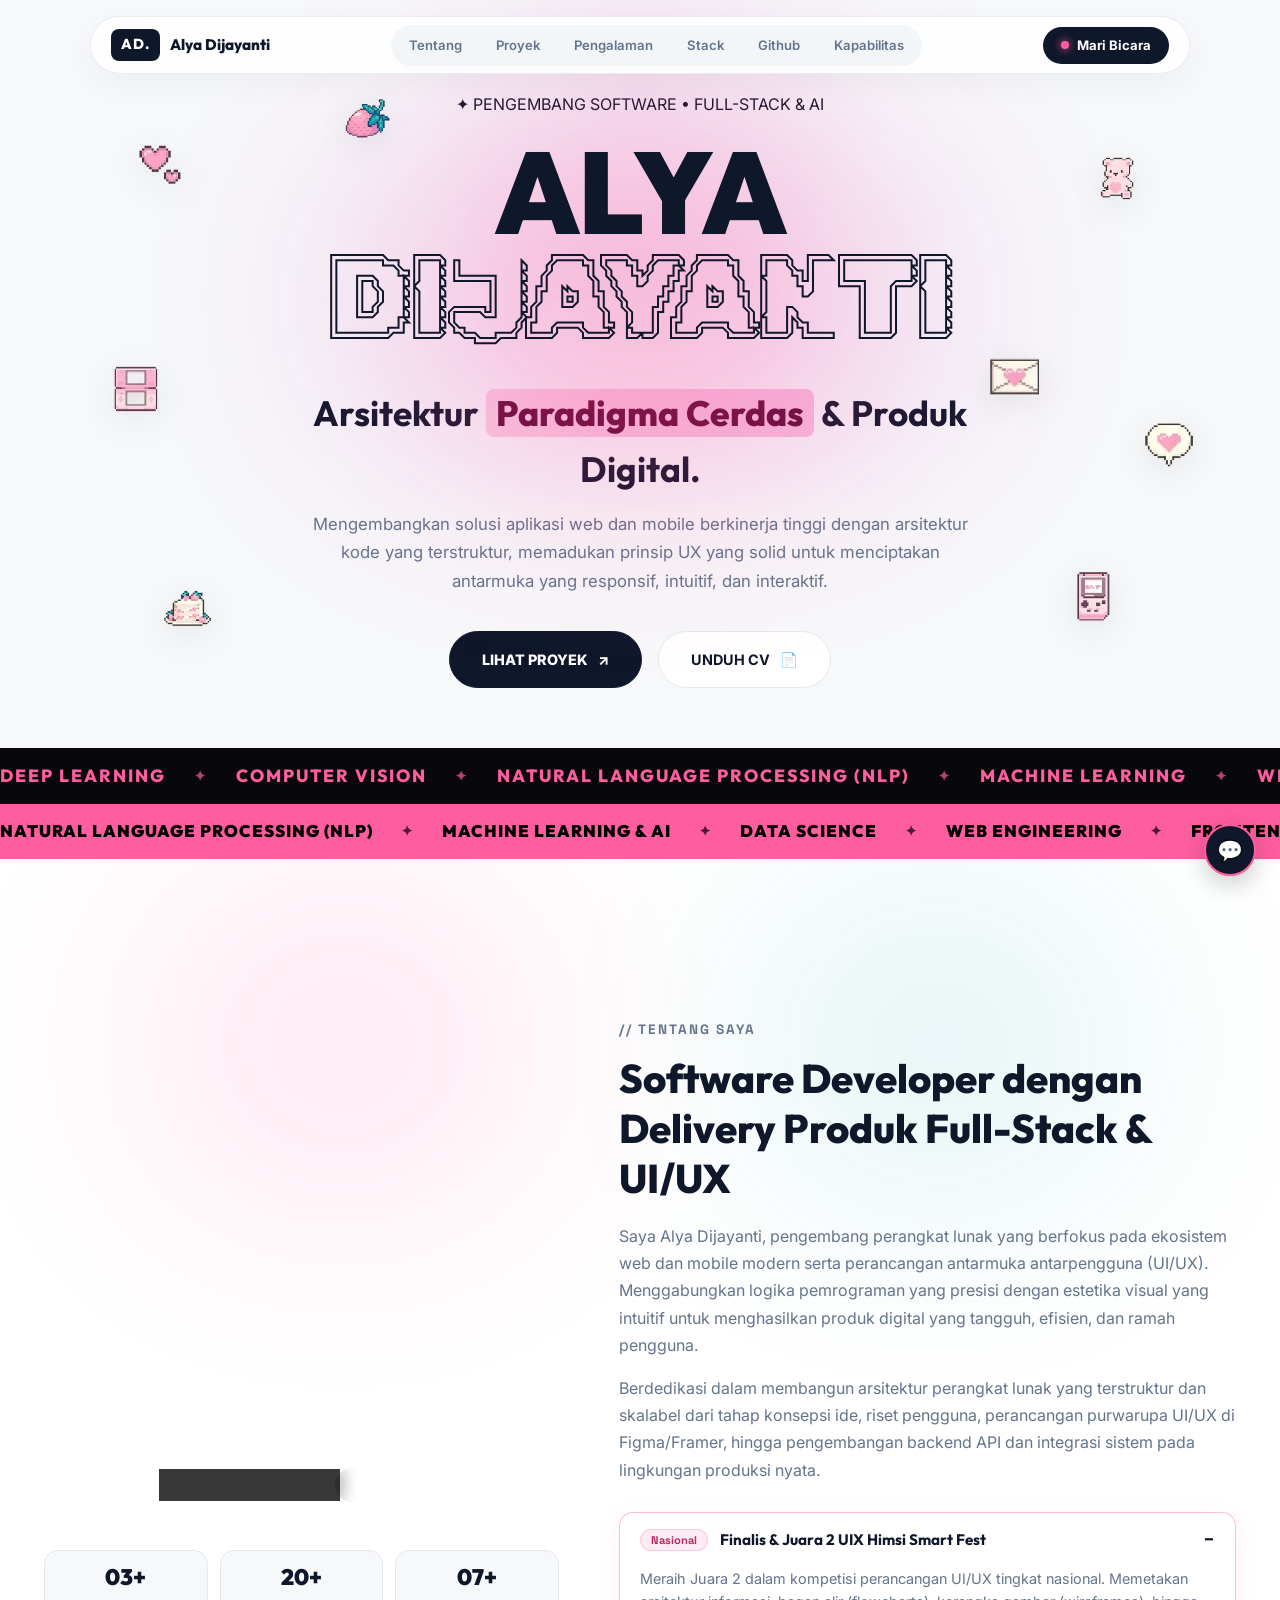
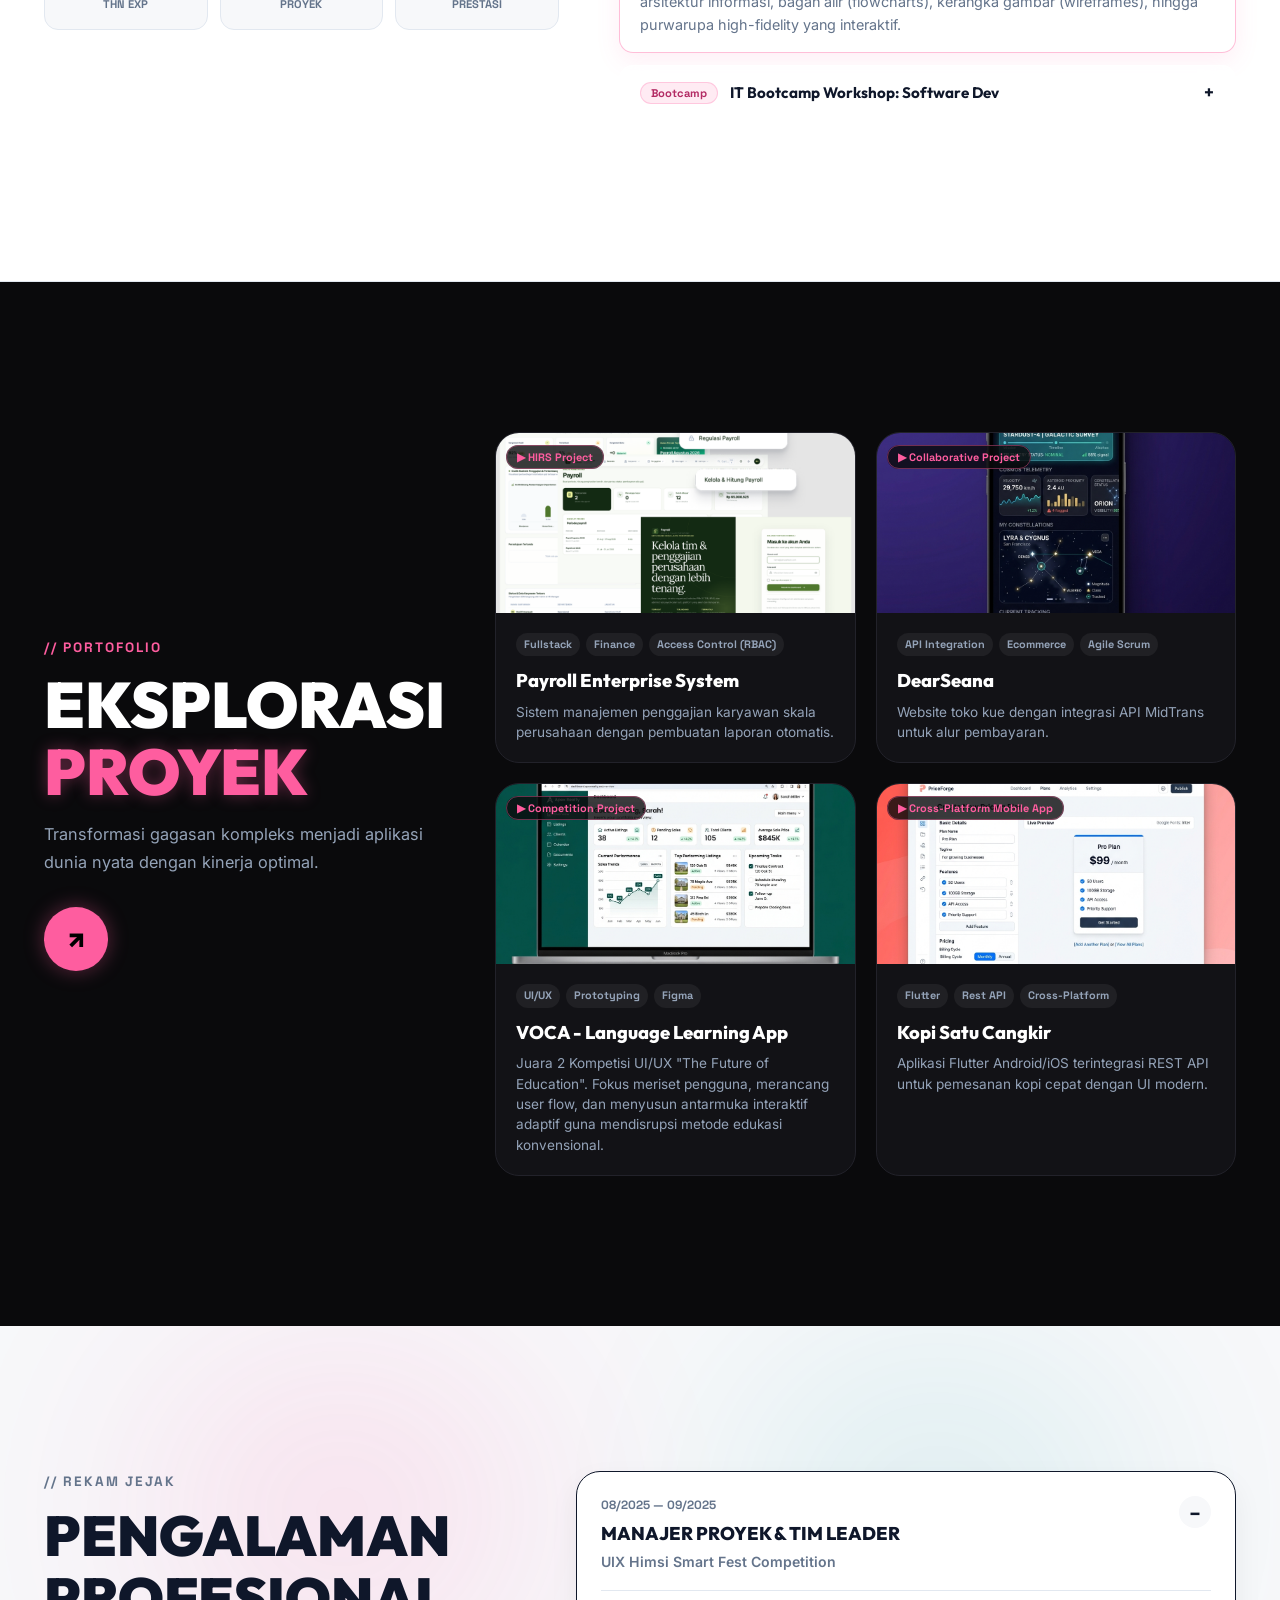
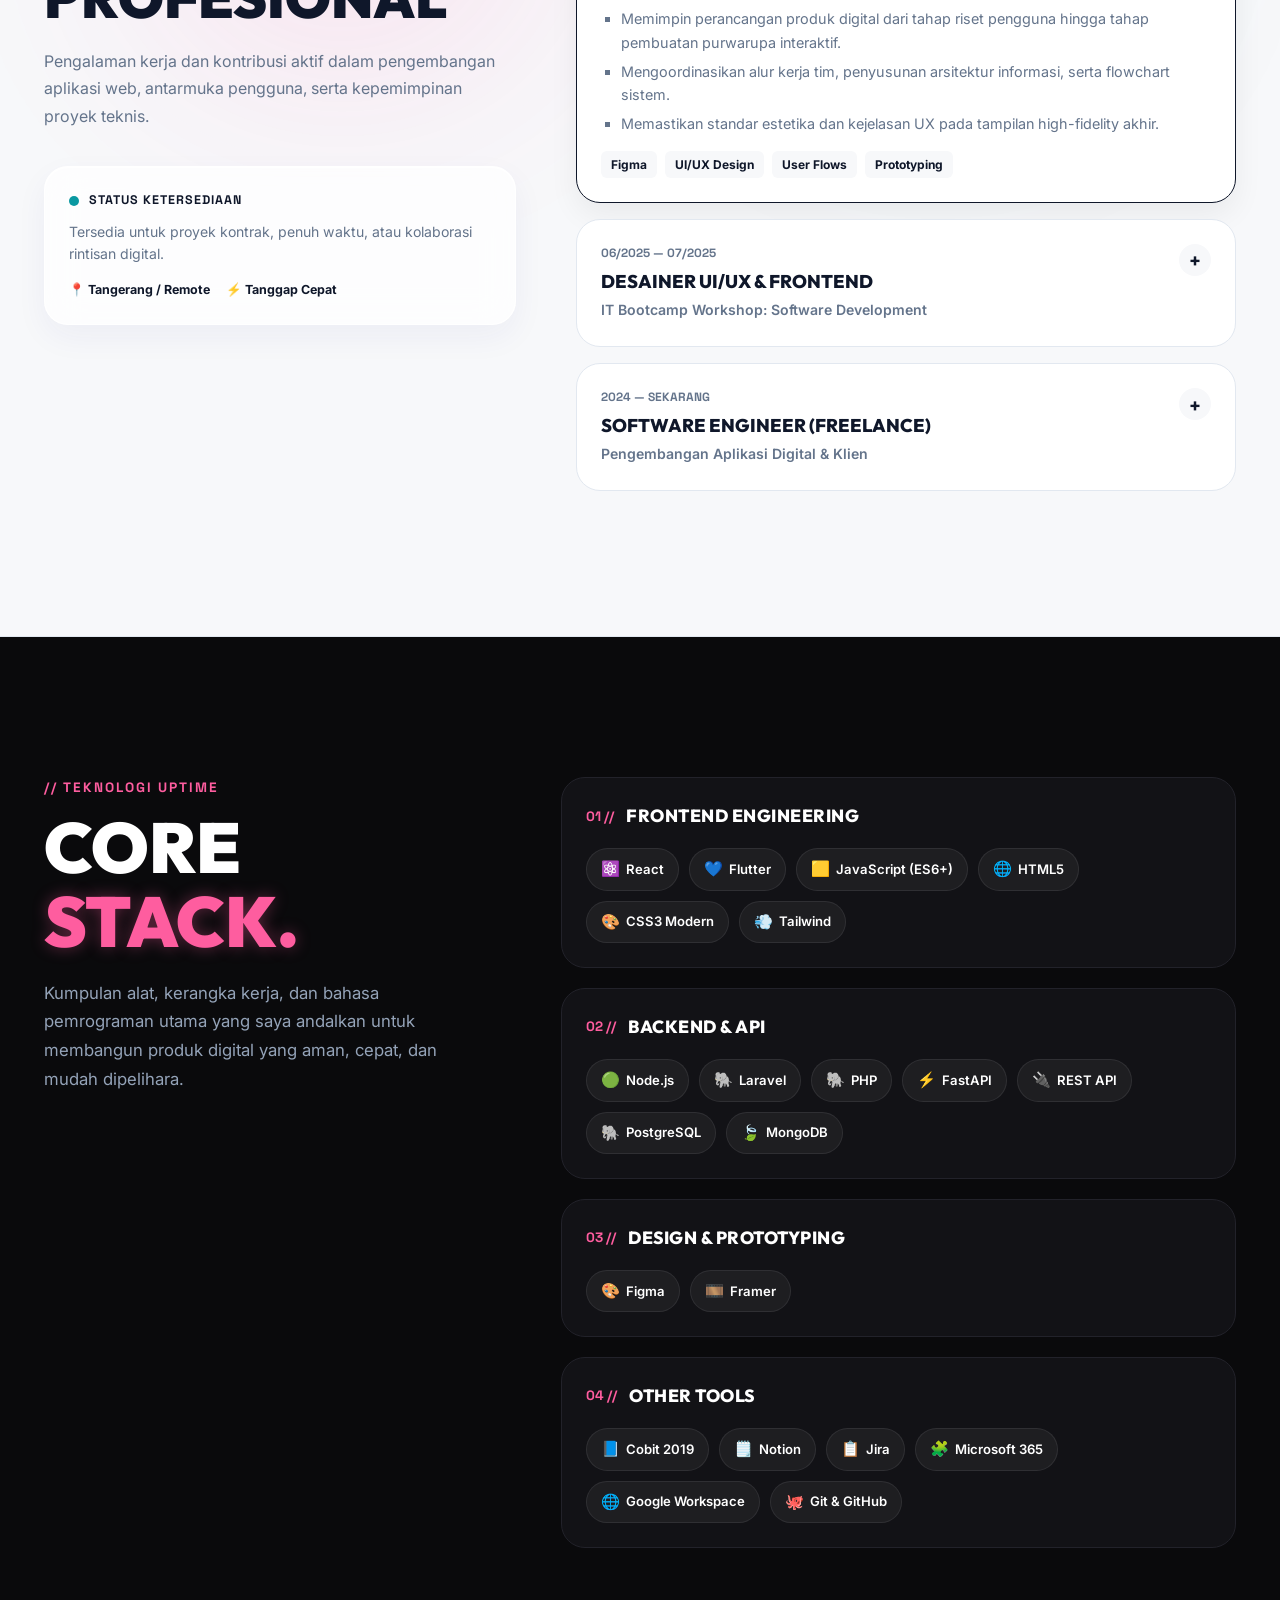
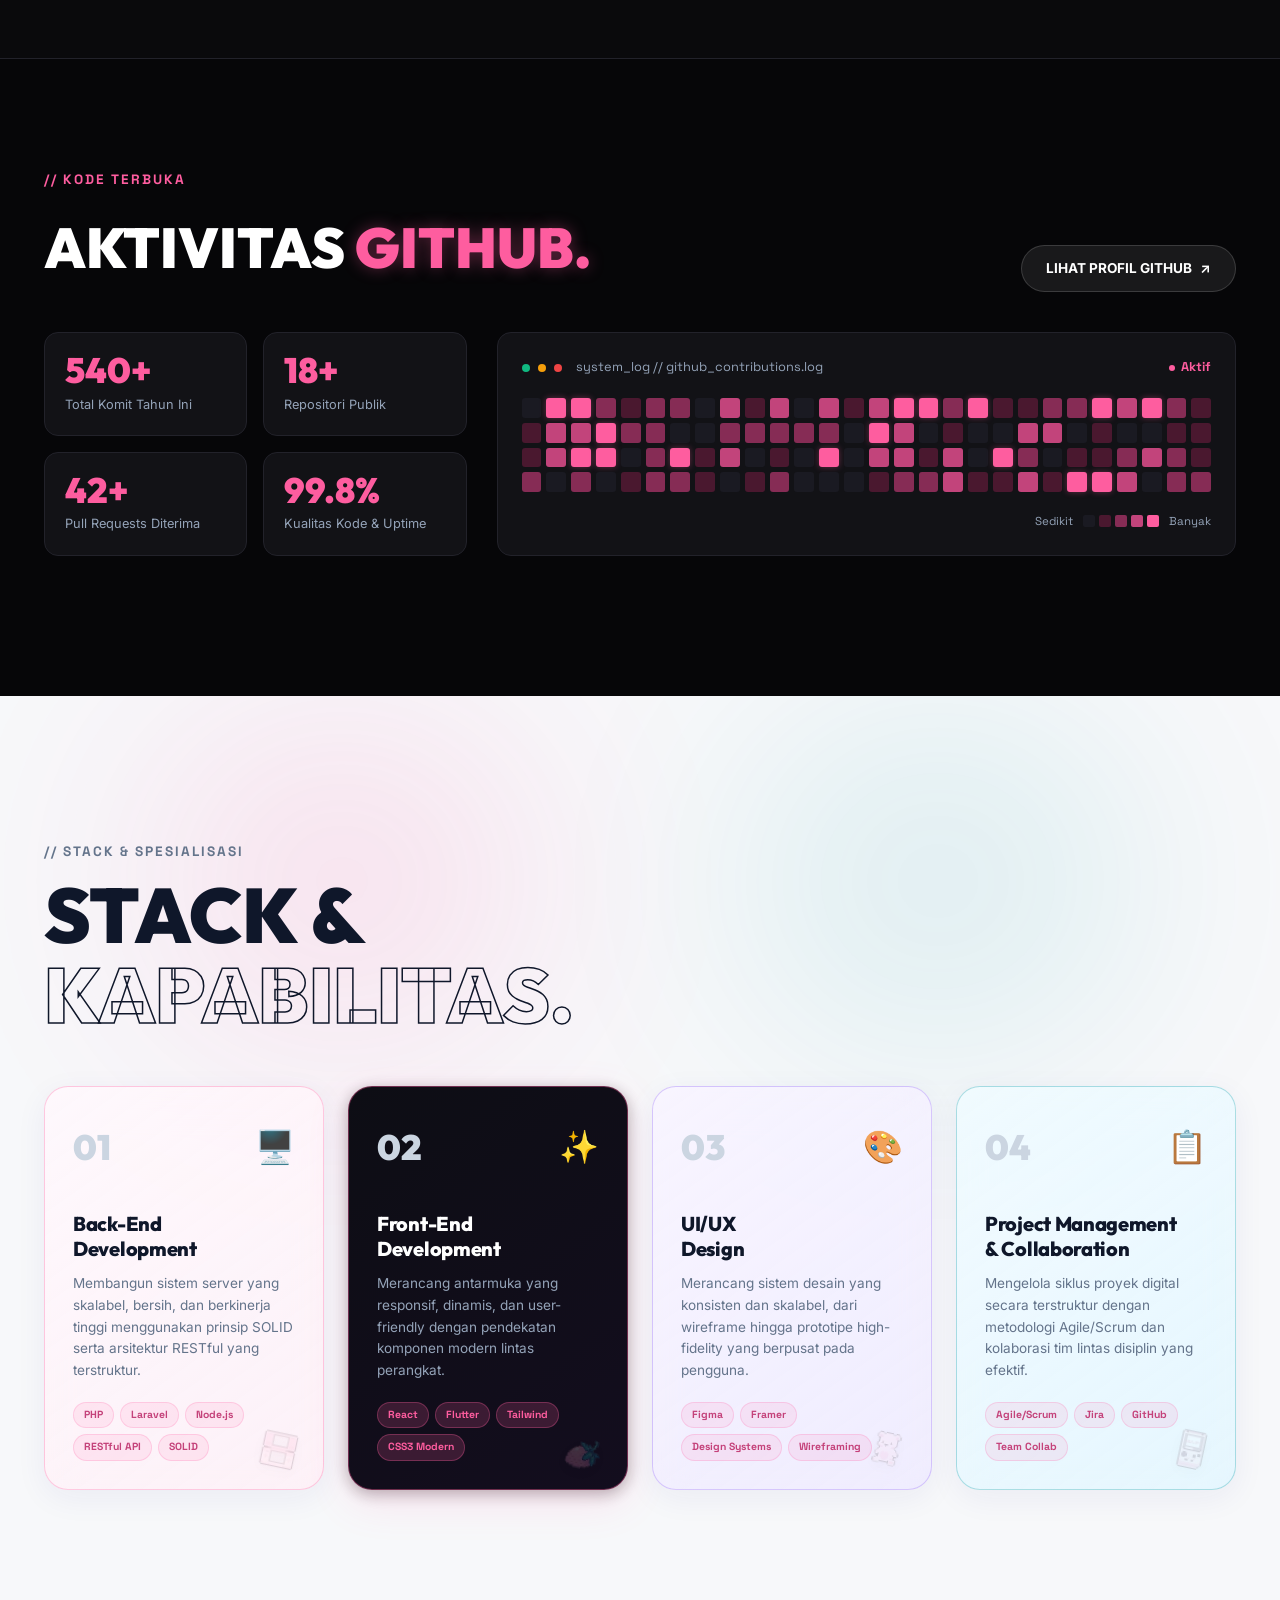
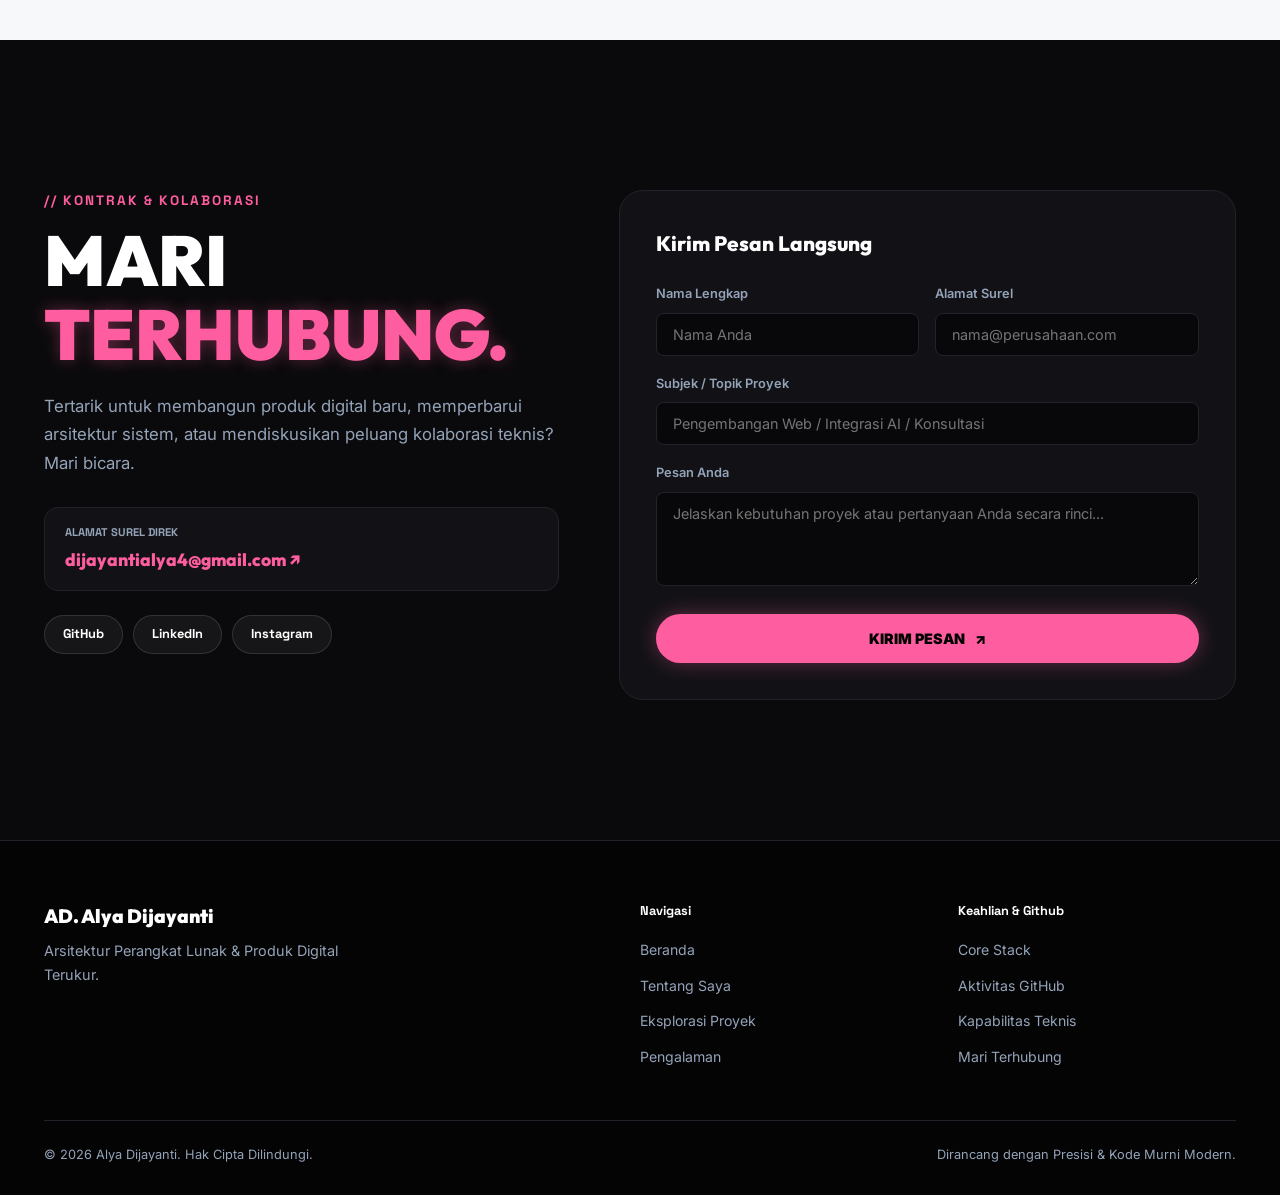
==== commit 885f5eea: "update professional profile description, align UI/UX focus, and improve code formatting in index.htm" ====
--- a/index.html
+++ b/index.html
@@ -54,8 +54,10 @@
         </button>
         <div class="widget-menu hidden" id="widget-dropdown">
             <a href="mailto:dijayantialya4@gmail.com" class="widget-item">✉️ Surel</a>
-            <a href="https://www.linkedin.com/in/alya-dijayanti-4a0588291" target="_blank" rel="noopener noreferrer" class="widget-item">🔗 LinkedIn</a>
-            <a href="https://github.com/dijee04" target="_blank" rel="noopener noreferrer" class="widget-item">💻 GitHub</a>
+            <a href="https://www.linkedin.com/in/alya-dijayanti-4a0588291" target="_blank" rel="noopener noreferrer"
+                class="widget-item">🔗 LinkedIn</a>
+            <a href="https://github.com/dijee04" target="_blank" rel="noopener noreferrer" class="widget-item">💻
+                GitHub</a>
         </div>
     </div>
 
@@ -96,7 +98,8 @@
 
             <div class="hero-container">
 
-                <div class="hero-badge-pill-container" style="display: flex; justify-content: center; align-items: center; width: 100%; margin-bottom: 0.75rem; text-align: center;">
+                <div class="hero-badge-pill-container"
+                    style="display: flex; justify-content: center; align-items: center; width: 100%; margin-bottom: 0.75rem; text-align: center;">
                     <div class="hero-badge-pill-fluid">
                         <span>✦</span> PENGEMBANG SOFTWARE • FULL-STACK &amp; AI
                     </div>
@@ -105,7 +108,7 @@
                 <div class="hero-title-group">
                     <!-- Teks ALYA: Bersih Tanpa Gradien Latar Belakang -->
                     <h1 class="hero-name-main">ALYA</h1>
-                    
+
                     <!-- Gradien Latar Belakang HANYA Khusus untuk teks 'DIJAYANTI' -->
                     <div class="dijayanti-glow-wrapper">
                         <div class="dijayanti-interactive-glow"></div>
@@ -118,8 +121,9 @@
                         Arsitektur <span class="highlight-green">Paradigma Cerdas</span> &amp; Produk Digital.
                     </p>
                     <p class="hero-description">
-                        Merancang dan mengimplementasikan aplikasi modern berbasis web dan kecerdasan buatan dengan
-                        performa tinggi, struktur teratur, dan antarmuka responsif.
+                        Mengembangkan solusi aplikasi web dan mobile berkinerja tinggi dengan arsitektur kode yang
+                        terstruktur, memadukan prinsip UX yang solid untuk menciptakan antarmuka yang responsif,
+                        intuitif, dan interaktif.
                     </p>
                 </div>
 
@@ -232,19 +236,19 @@
                     <!-- Kolom Kanan: Deskripsi & Akordeon Pencapaian -->
                     <div class="about-col-right">
                         <span class="section-tagline">// TENTANG SAYA</span>
-                        <h2 class="about-heading">Software Developer dengan Delivery Produk Full-Stack &amp; AI</h2>
+                        <h2 class="about-heading">Software Developer dengan Delivery Produk Full-Stack &amp; UI/UX</h2>
 
                         <p class="about-paragraph">
-                            Saya Alya Dijayanti, pengembang perangkat lunak yang berfokus pada ekosistem web modern dan
-                            penerapan kecerdasan buatan. Menggabungkan logika pemrograman yang presisi dengan estetika
-                            visual antarmuka untuk menghasilkan produk digital yang tangguh, efisien, dan ramah
-                            pengguna.
+                            Saya Alya Dijayanti, pengembang perangkat lunak yang berfokus pada ekosistem web dan mobile
+                            modern serta perancangan antarmuka antarpengguna (UI/UX). Menggabungkan logika pemrograman
+                            yang presisi dengan estetika visual yang intuitif untuk menghasilkan produk digital yang tangguh,
+                            efisien, dan ramah pengguna.
                         </p>
 
                         <p class="about-paragraph">
-                            Berikhtiar membangun arsitektur perangkat lunak scalable dari tahap konsepsi ide,
-                            perancangan UI/UX, pengembangan backend API, hingga integrasi model Machine Learning pada
-                            lingkungan produksi nyata.
+                            Berdedikasi dalam membangun arsitektur perangkat lunak yang terstruktur dan skalabel dari tahap
+                            konsepsi ide, riset pengguna, perancangan purwarupa UI/UX di Figma/Framer, hingga pengembangan
+                            backend API dan integrasi sistem pada lingkungan produksi nyata.
                         </p>
 
                         <!-- Accordion List Pencapaian -->
@@ -313,7 +317,8 @@
                         <div class="project-cards-wrapper">
 
                             <!-- Proyek 1 -->
-                            <a href="detail-payroll.html" class="project-showcase-card" style="text-decoration: none; color: inherit; display: block;">
+                            <a href="detail-payroll.html" class="project-showcase-card"
+                                style="text-decoration: none; color: inherit; display: block;">
                                 <div class="card-media-box">
                                     <img src="assets/project_payroll.png" alt="Payroll Enterprise Mockup"
                                         class="showcase-img">
@@ -334,7 +339,8 @@
                             </a>
 
                             <!-- Proyek 2 -->
-                            <a href="detail-dearseana.html" class="project-showcase-card" style="text-decoration: none; color: inherit; display: block;">
+                            <a href="detail-dearseana.html" class="project-showcase-card"
+                                style="text-decoration: none; color: inherit; display: block;">
                                 <div class="card-media-box">
                                     <img src="assets/project_najm.png" alt="Website Toko Kue DearSeana"
                                         class="showcase-img">
@@ -355,7 +361,8 @@
                             </a>
 
                             <!-- Proyek 3 -->
-                            <a href="detail-voca.html" class="project-showcase-card" style="text-decoration: none; color: inherit; display: block;">
+                            <a href="detail-voca.html" class="project-showcase-card"
+                                style="text-decoration: none; color: inherit; display: block;">
                                 <div class="card-media-box">
                                     <img src="assets/project_domus.png" alt="Domus Real Estate Mockup"
                                         class="showcase-img">
@@ -378,7 +385,8 @@
                             </a>
 
                             <!-- Proyek 4 -->
-                            <a href="detail-kopi.html" class="project-showcase-card" style="text-decoration: none; color: inherit; display: block;">
+                            <a href="detail-kopi.html" class="project-showcase-card"
+                                style="text-decoration: none; color: inherit; display: block;">
                                 <div class="card-media-box">
                                     <img src="assets/project_kivi.png" alt="Kivi SaaS Mockup" class="showcase-img">
                                     <div class="media-overlay">
@@ -675,7 +683,8 @@
                             AKTIVITAS <span class="text-neon-glow">GITHUB.</span>
                         </h2>
                     </div>
-                    <a href="https://github.com/dijee04" target="_blank" rel="noopener noreferrer" class="btn-github-profile">
+                    <a href="https://github.com/dijee04" target="_blank" rel="noopener noreferrer"
+                        class="btn-github-profile">
                         LIHAT PROFIL GITHUB <span class="arrow">↗</span>
                     </a>
                 </div>
@@ -868,8 +877,8 @@
                         <div class="social-pills-row">
                             <a href="https://github.com/dijee04" target="_blank" rel="noopener noreferrer"
                                 class="social-pill-btn">GitHub</a>
-                            <a href="https://www.linkedin.com/in/alya-dijayanti-4a0588291" target="_blank" rel="noopener noreferrer"
-                                class="social-pill-btn">LinkedIn</a>
+                            <a href="https://www.linkedin.com/in/alya-dijayanti-4a0588291" target="_blank"
+                                rel="noopener noreferrer" class="social-pill-btn">LinkedIn</a>
                             <a href="https://www.instagram.com/alyadijee/" target="_blank" rel="noopener noreferrer"
                                 class="social-pill-btn">Instagram</a>
                         </div>
--- a/style.css
+++ b/style.css
@@ -2563,6 +2563,55 @@
     color: #ffffff;
 }
 
+/* Card Action Buttons (Pill Buttons: Demo Langsung & Kode Sumber) */
+.card-action-buttons {
+    display: flex;
+    gap: 12px;
+    margin-bottom: 20px;
+    flex-wrap: wrap;
+}
+
+.btn-card-action {
+    display: inline-flex;
+    align-items: center;
+    gap: 8px;
+    font-size: 0.88rem;
+    font-weight: 700;
+    padding: 10px 20px;
+    border-radius: 999px;
+    text-decoration: none;
+    transition: all 0.25s cubic-bezier(0.16, 1, 0.3, 1);
+    cursor: pointer;
+    line-height: 1;
+}
+
+.btn-card-primary {
+    background: rgba(254, 93, 159, 0.14);
+    border: 1px solid rgba(254, 93, 159, 0.45);
+    color: #ff8dbb;
+}
+
+.btn-card-primary:hover {
+    background: rgba(254, 93, 159, 0.28);
+    border-color: #fe5d9f;
+    color: #ffffff;
+    transform: translateY(-2px);
+    box-shadow: 0 6px 20px rgba(254, 93, 159, 0.3);
+}
+
+.btn-card-secondary {
+    background: rgba(255, 255, 255, 0.05);
+    border: 1px solid rgba(255, 255, 255, 0.15);
+    color: #ffffff;
+}
+
+.btn-card-secondary:hover {
+    background: rgba(255, 255, 255, 0.12);
+    border-color: rgba(255, 255, 255, 0.35);
+    transform: translateY(-2px);
+    box-shadow: 0 6px 20px rgba(0, 0, 0, 0.4);
+}
+
 /* Tech Stack Pills */
 .zigzag-tech-pills {
     display: flex;
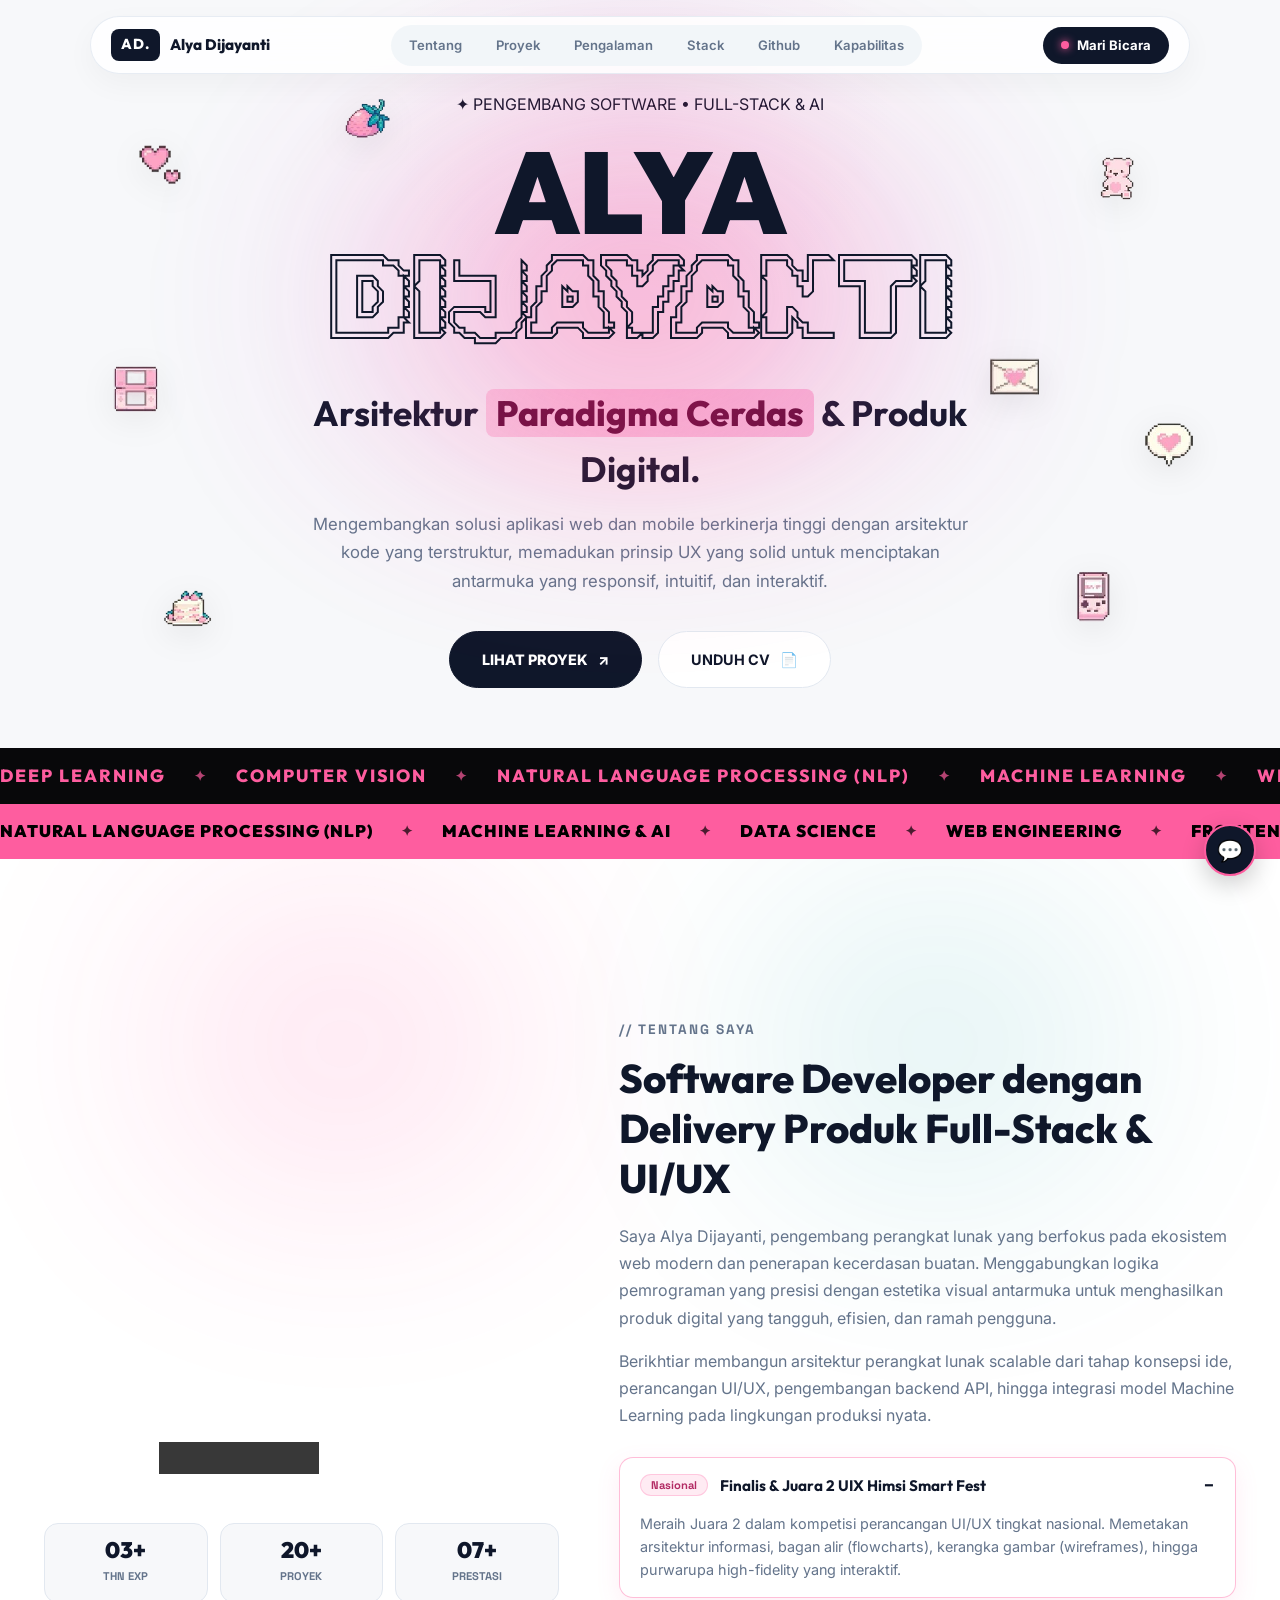
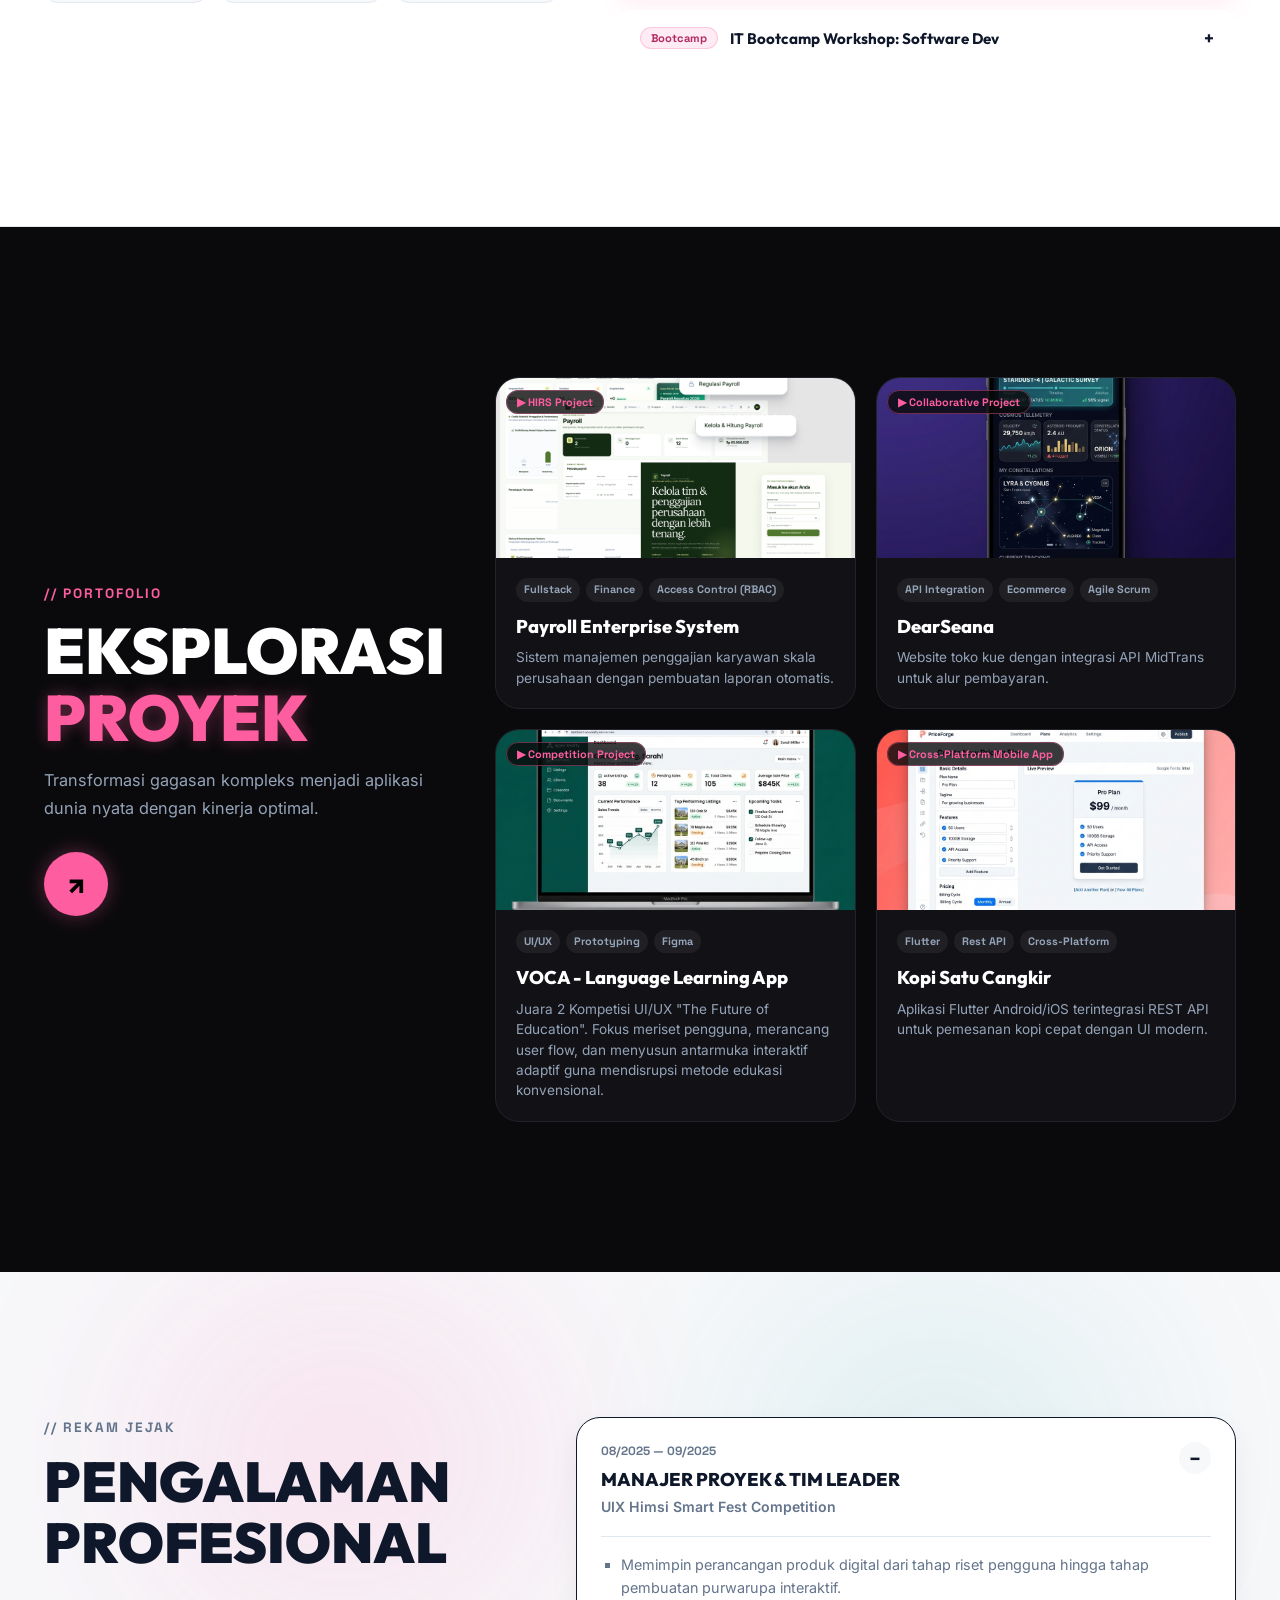
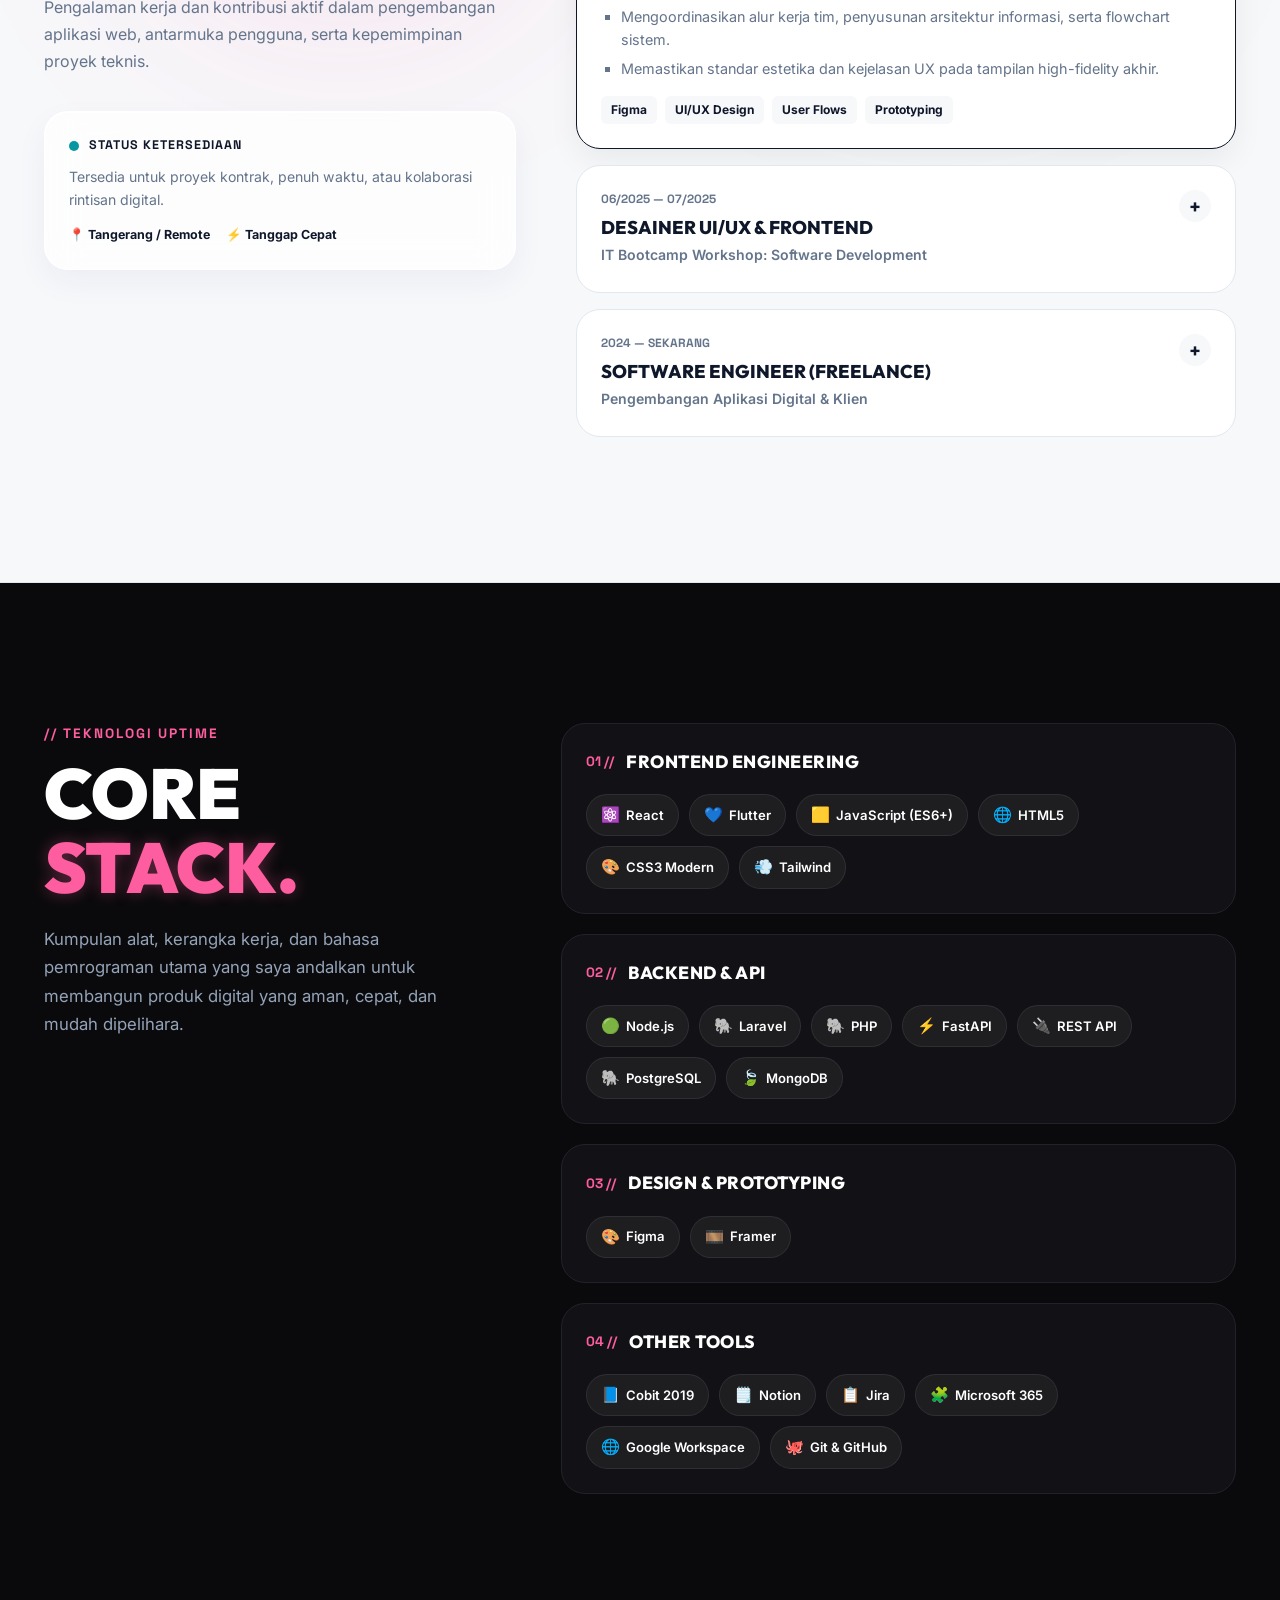
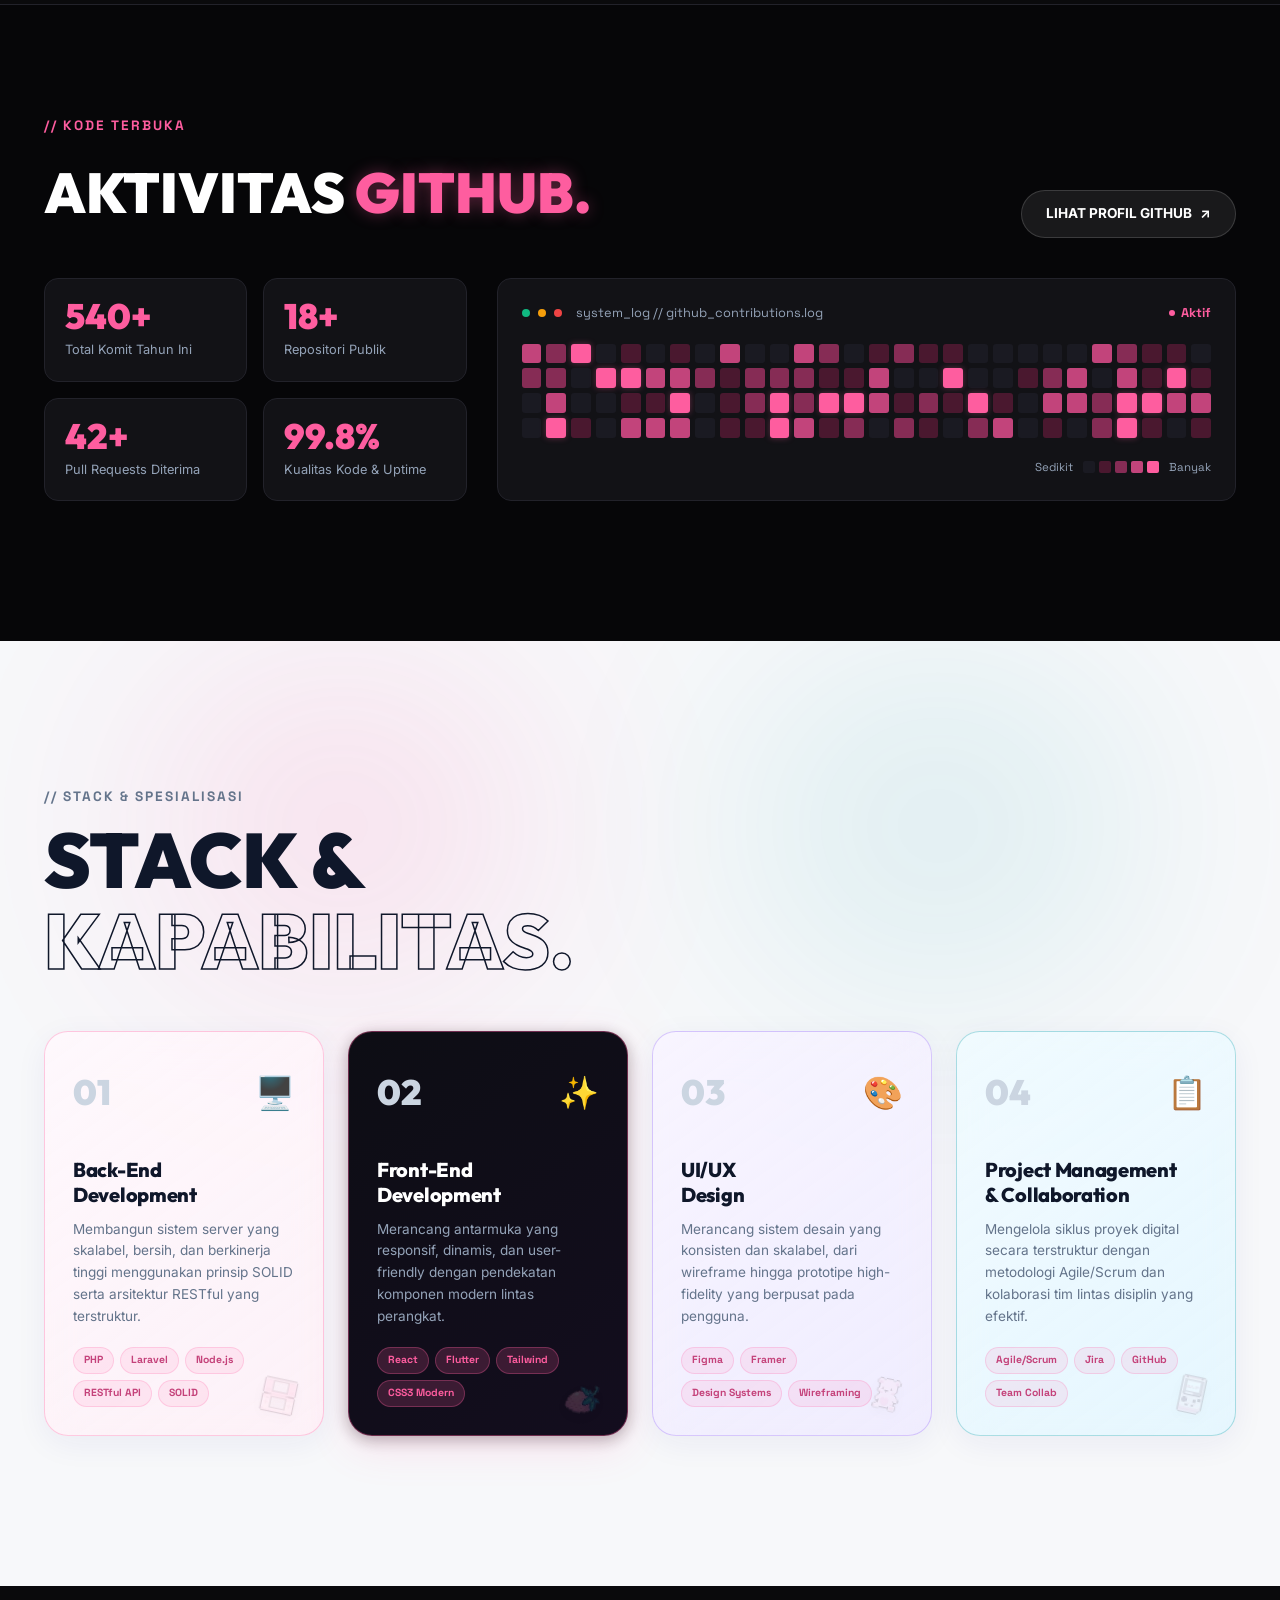
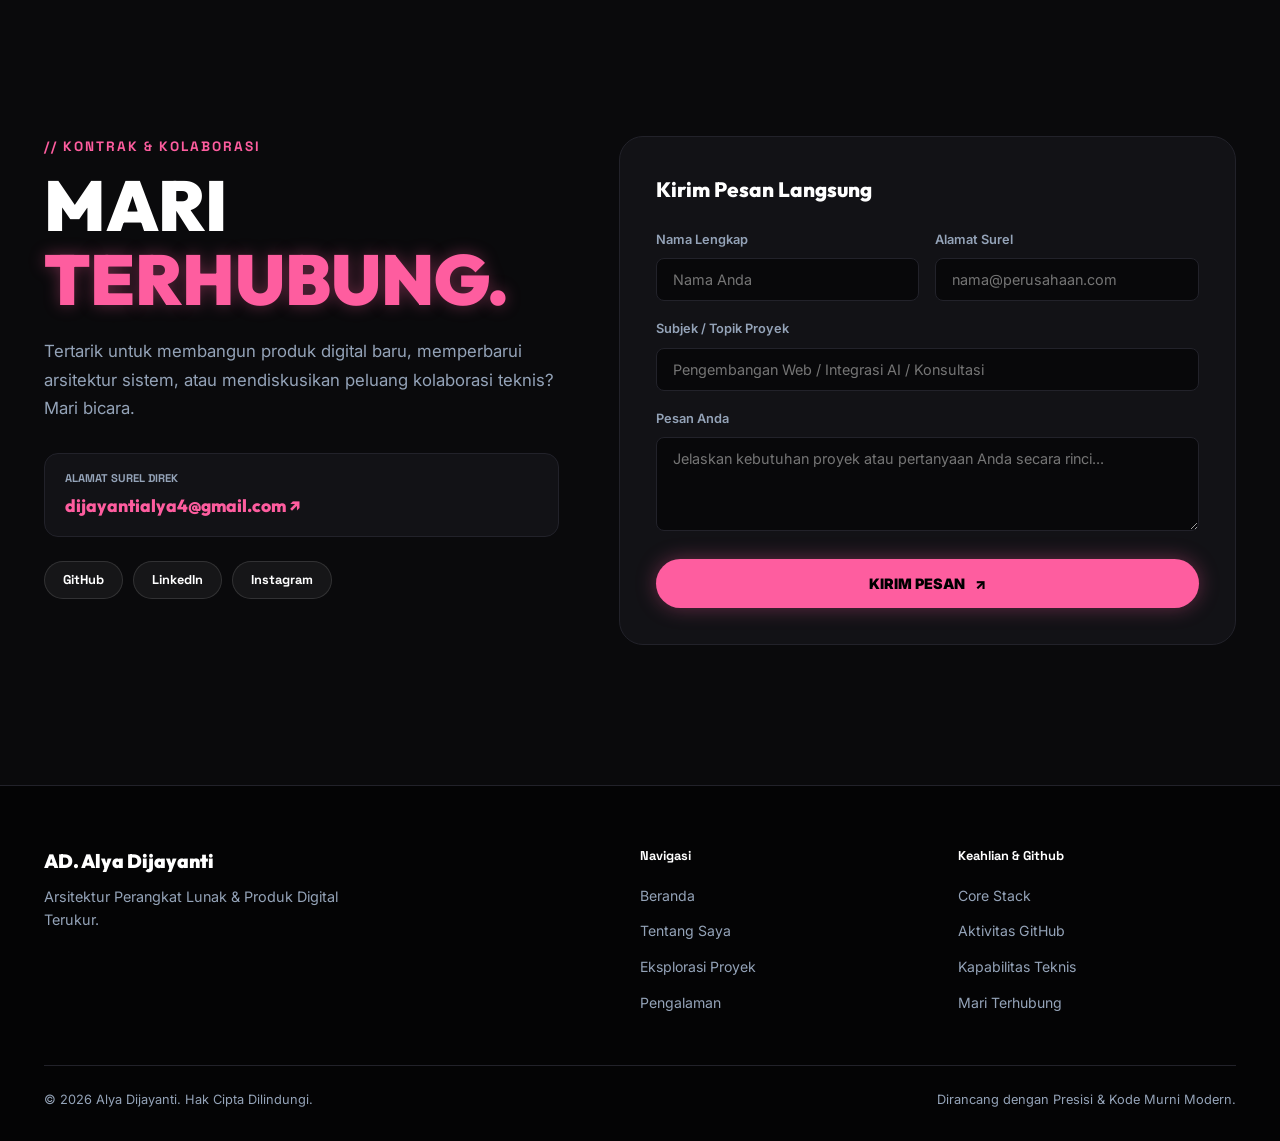
==== commit ab561270: "menambah detail informasi dan profile" ====
--- a/index.html
+++ b/index.html
@@ -194,7 +194,7 @@
                                 <div class="flip-card-face flip-card-front">
                                     <img src="assets/profile.png" alt="Alya Dijayanti Foto Utama" class="flip-card-img">
                                     <div class="photo-tag">
-                                        <span class="tag-icon">📍</span> Tangerang, Indonesia
+                                        <span class="tag-icon">📍</span> Jakarta, Indonesia
                                     </div>
                                     <div class="flip-hint-badge">
                                         <span class="flip-icon">🔄</span> Klik Balik
@@ -239,16 +239,16 @@
                         <h2 class="about-heading">Software Developer dengan Delivery Produk Full-Stack &amp; UI/UX</h2>
 
                         <p class="about-paragraph">
-                            Saya Alya Dijayanti, pengembang perangkat lunak yang berfokus pada ekosistem web dan mobile
-                            modern serta perancangan antarmuka antarpengguna (UI/UX). Menggabungkan logika pemrograman
-                            yang presisi dengan estetika visual yang intuitif untuk menghasilkan produk digital yang tangguh,
-                            efisien, dan ramah pengguna.
+                            Saya Alya Dijayanti, pengembang perangkat lunak yang berfokus pada ekosistem web modern dan
+                            penerapan kecerdasan buatan. Menggabungkan logika pemrograman yang presisi dengan estetika
+                            visual antarmuka untuk menghasilkan produk digital yang tangguh, efisien, dan ramah
+                            pengguna.
                         </p>
 
                         <p class="about-paragraph">
-                            Berdedikasi dalam membangun arsitektur perangkat lunak yang terstruktur dan skalabel dari tahap
-                            konsepsi ide, riset pengguna, perancangan purwarupa UI/UX di Figma/Framer, hingga pengembangan
-                            backend API dan integrasi sistem pada lingkungan produksi nyata.
+                            Berikhtiar membangun arsitektur perangkat lunak scalable dari tahap konsepsi ide,
+                            perancangan UI/UX, pengembangan backend API, hingga integrasi model Machine Learning pada
+                            lingkungan produksi nyata.
                         </p>
 
                         <!-- Accordion List Pencapaian -->
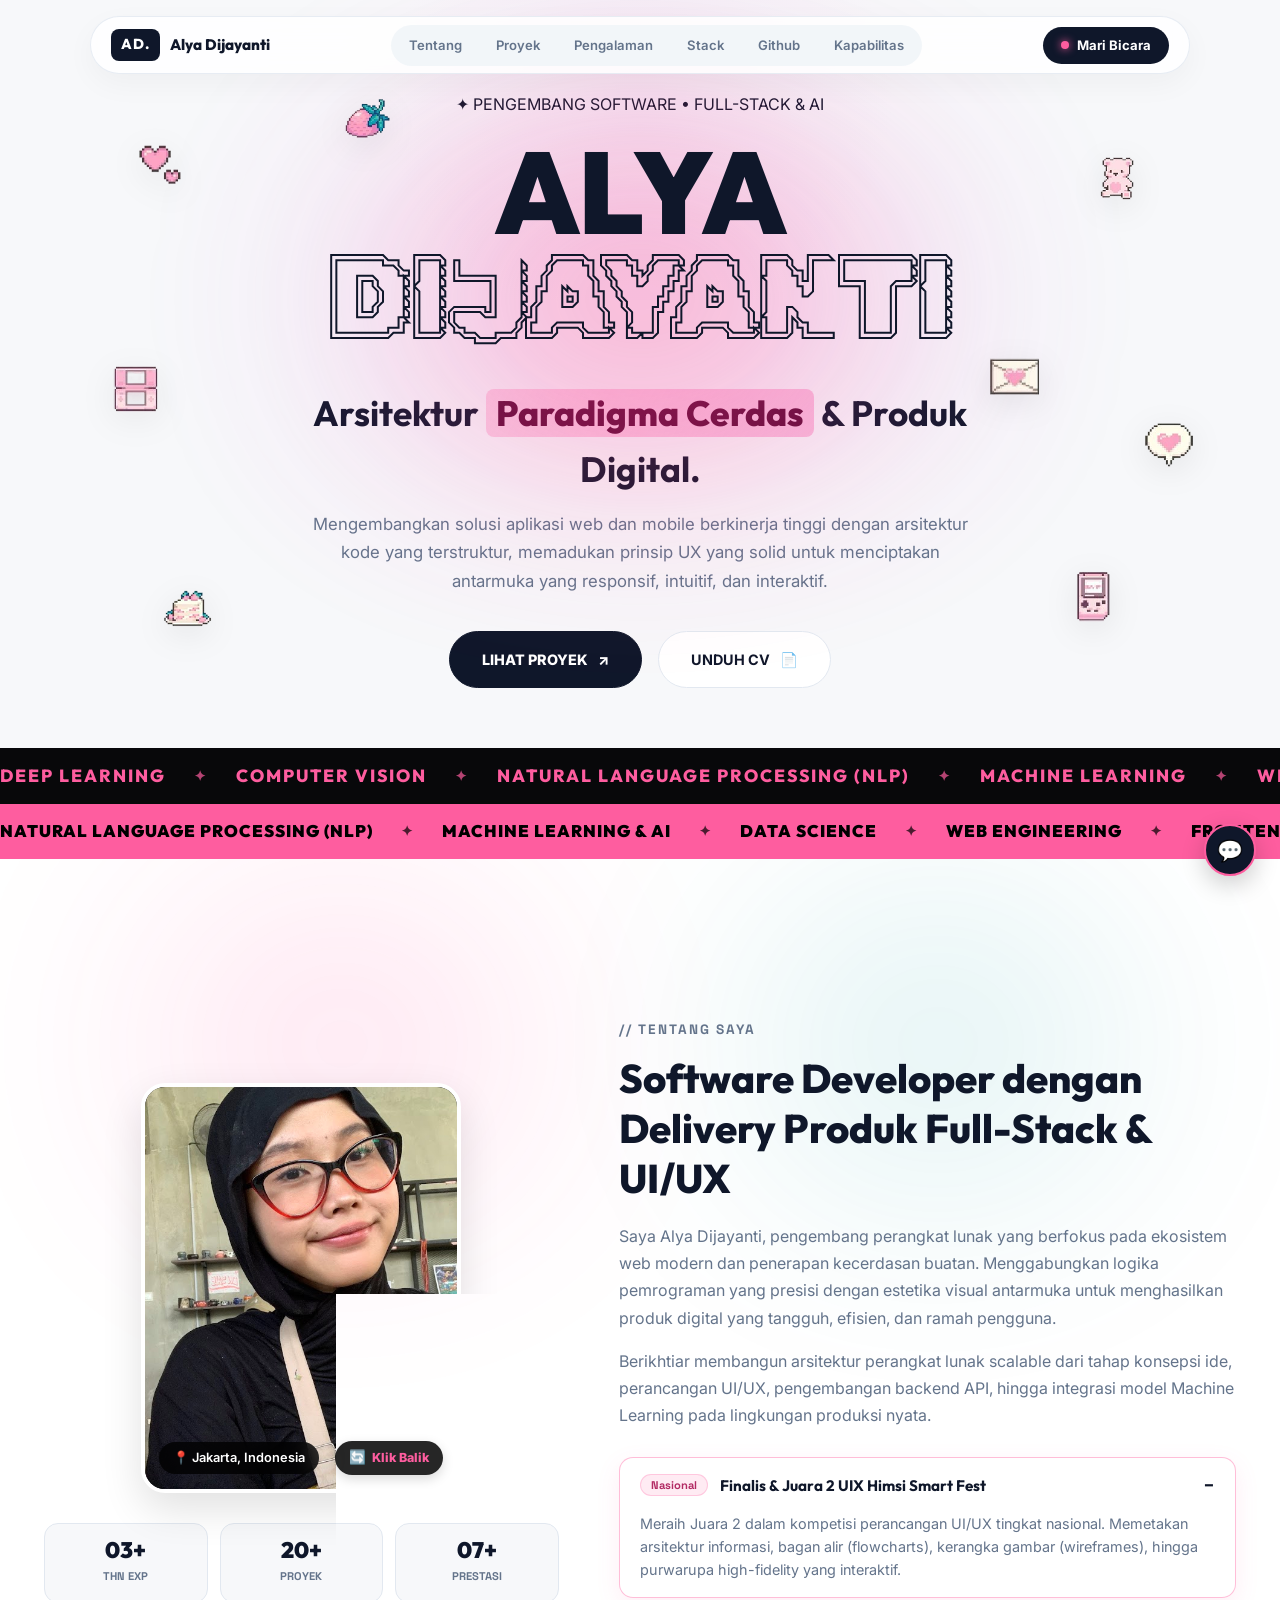
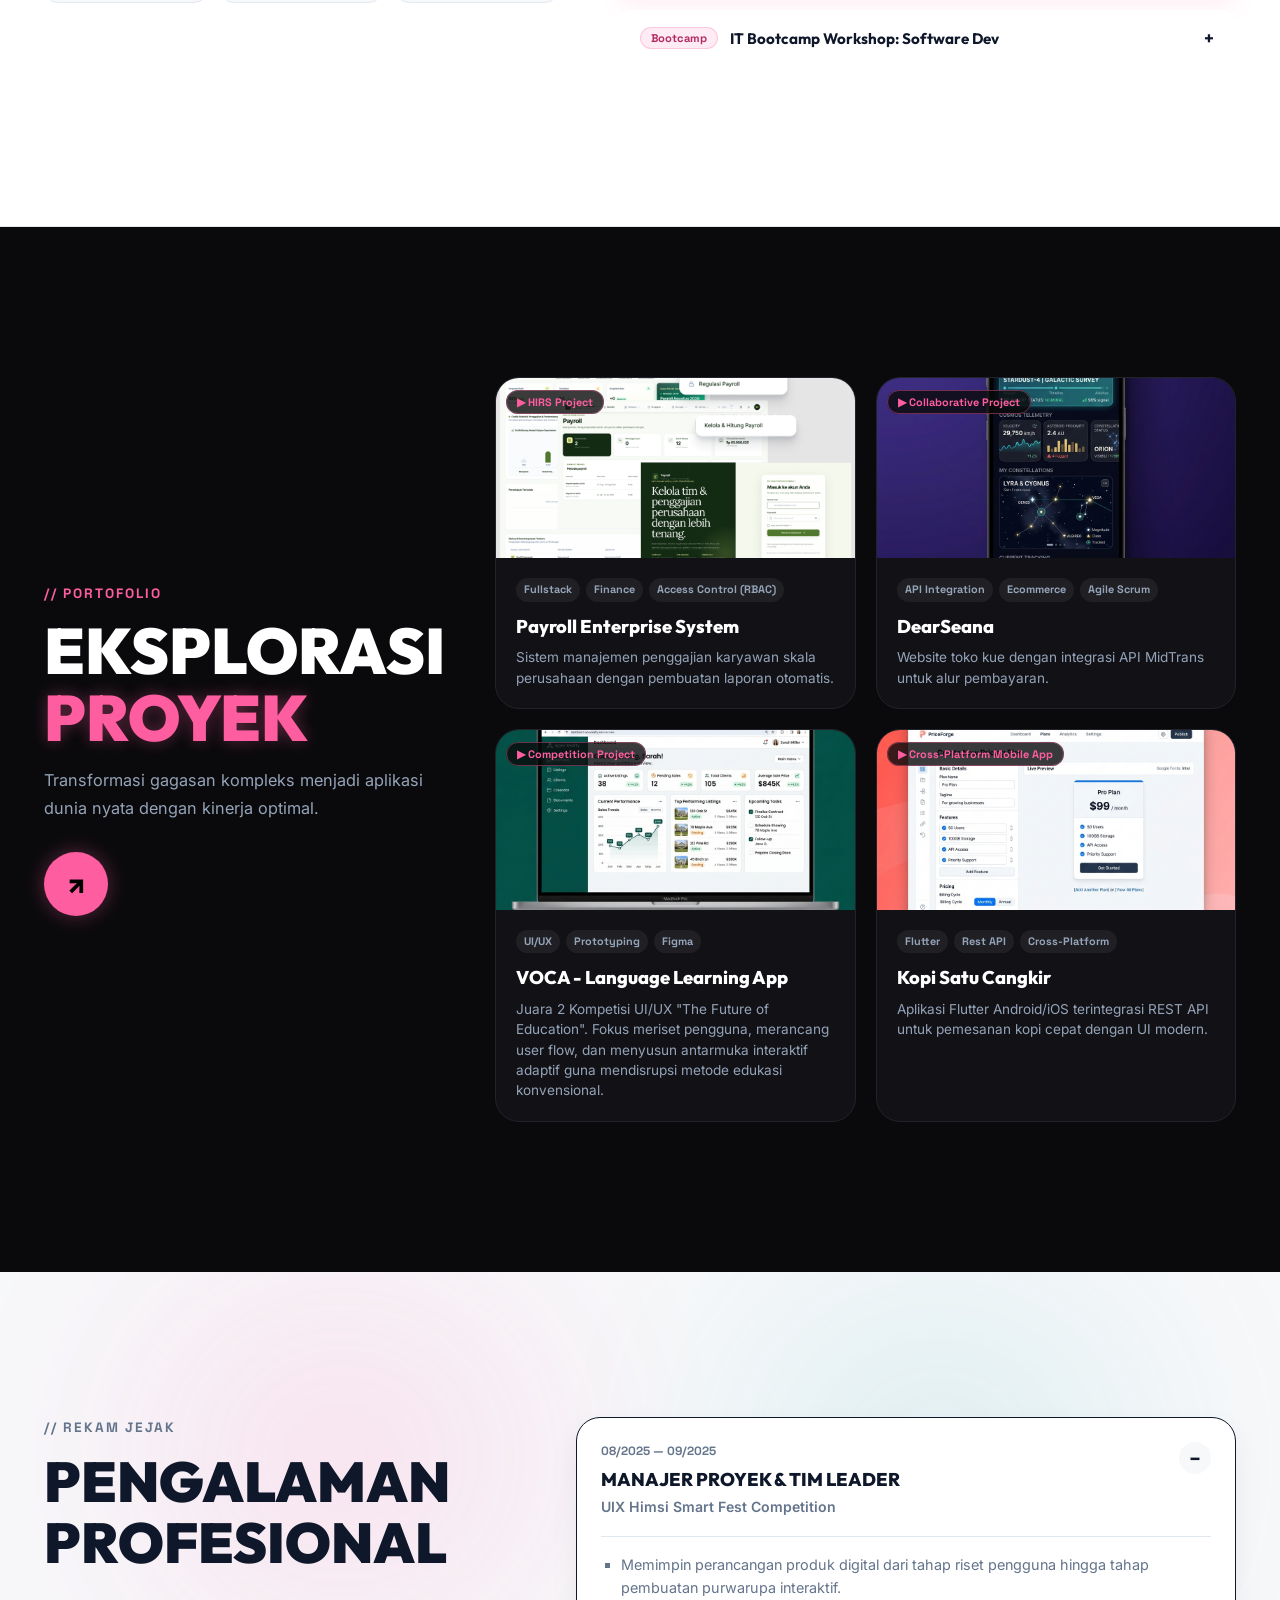
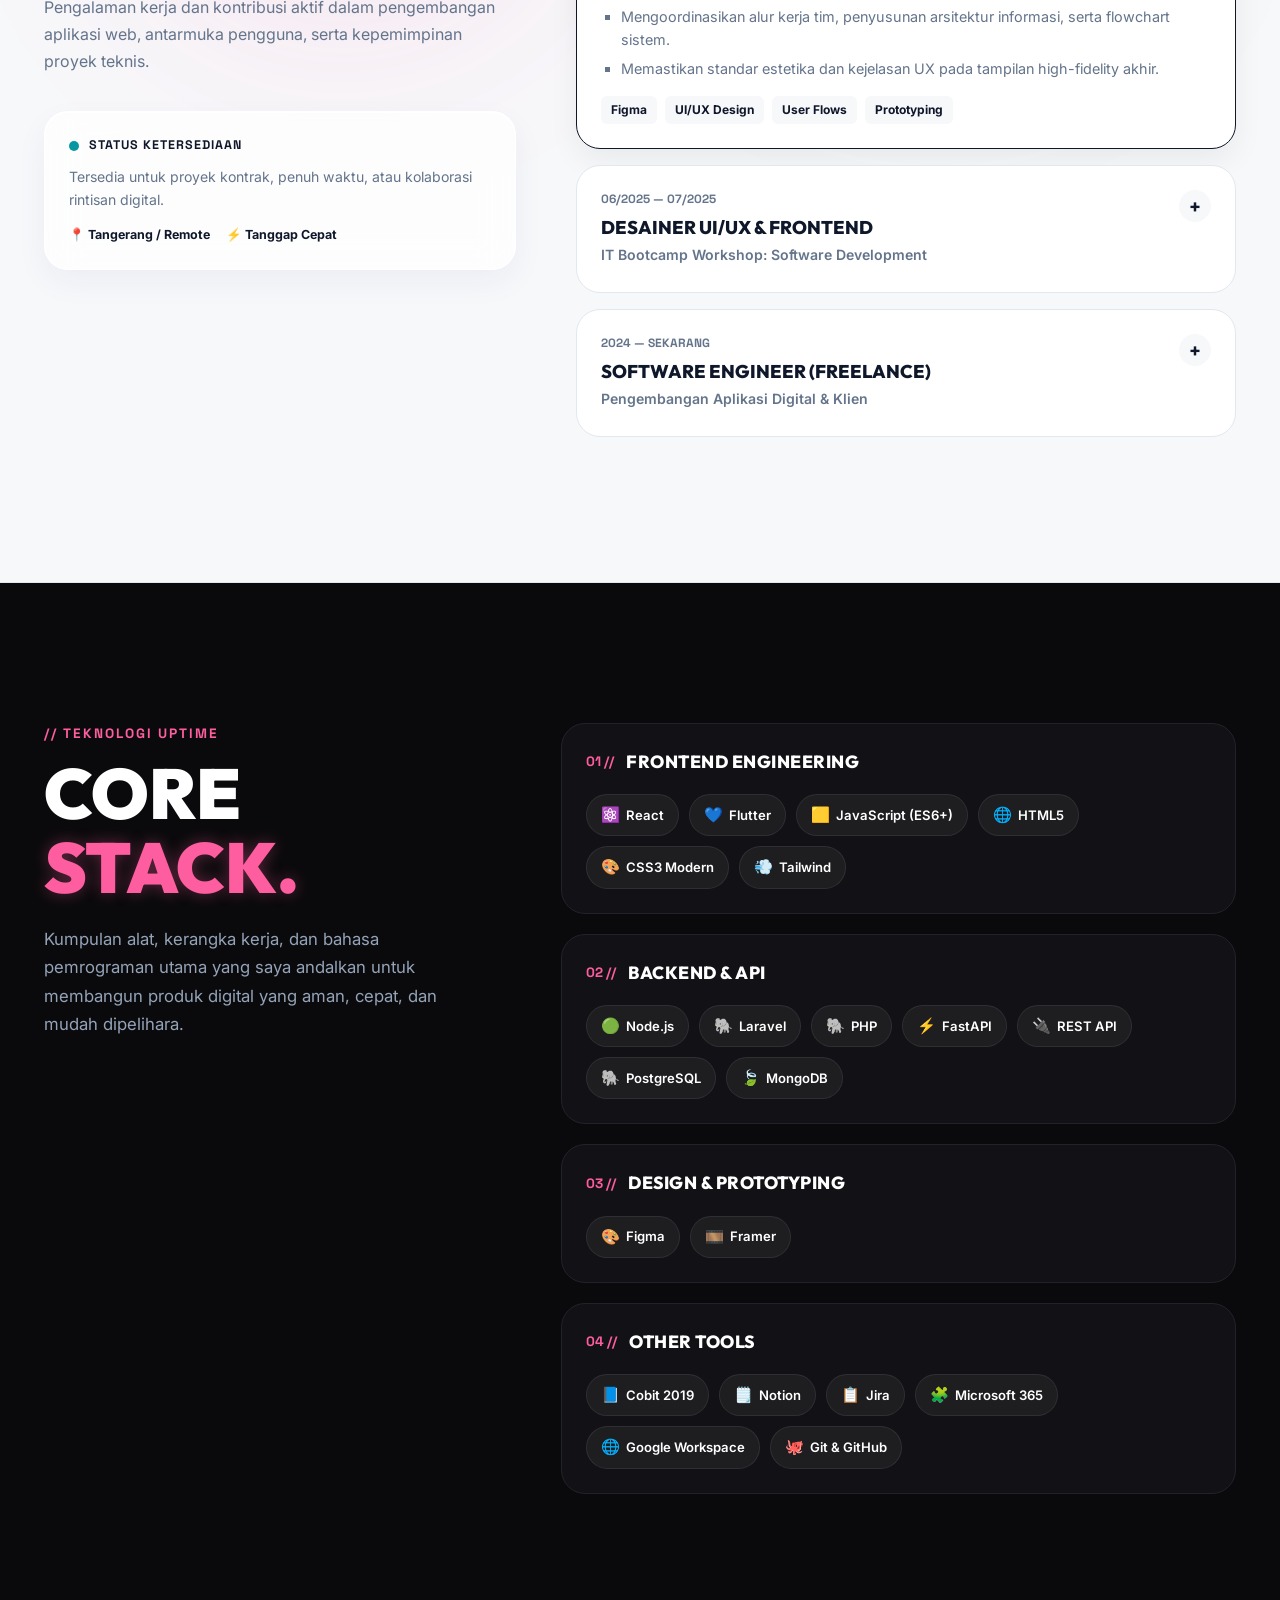
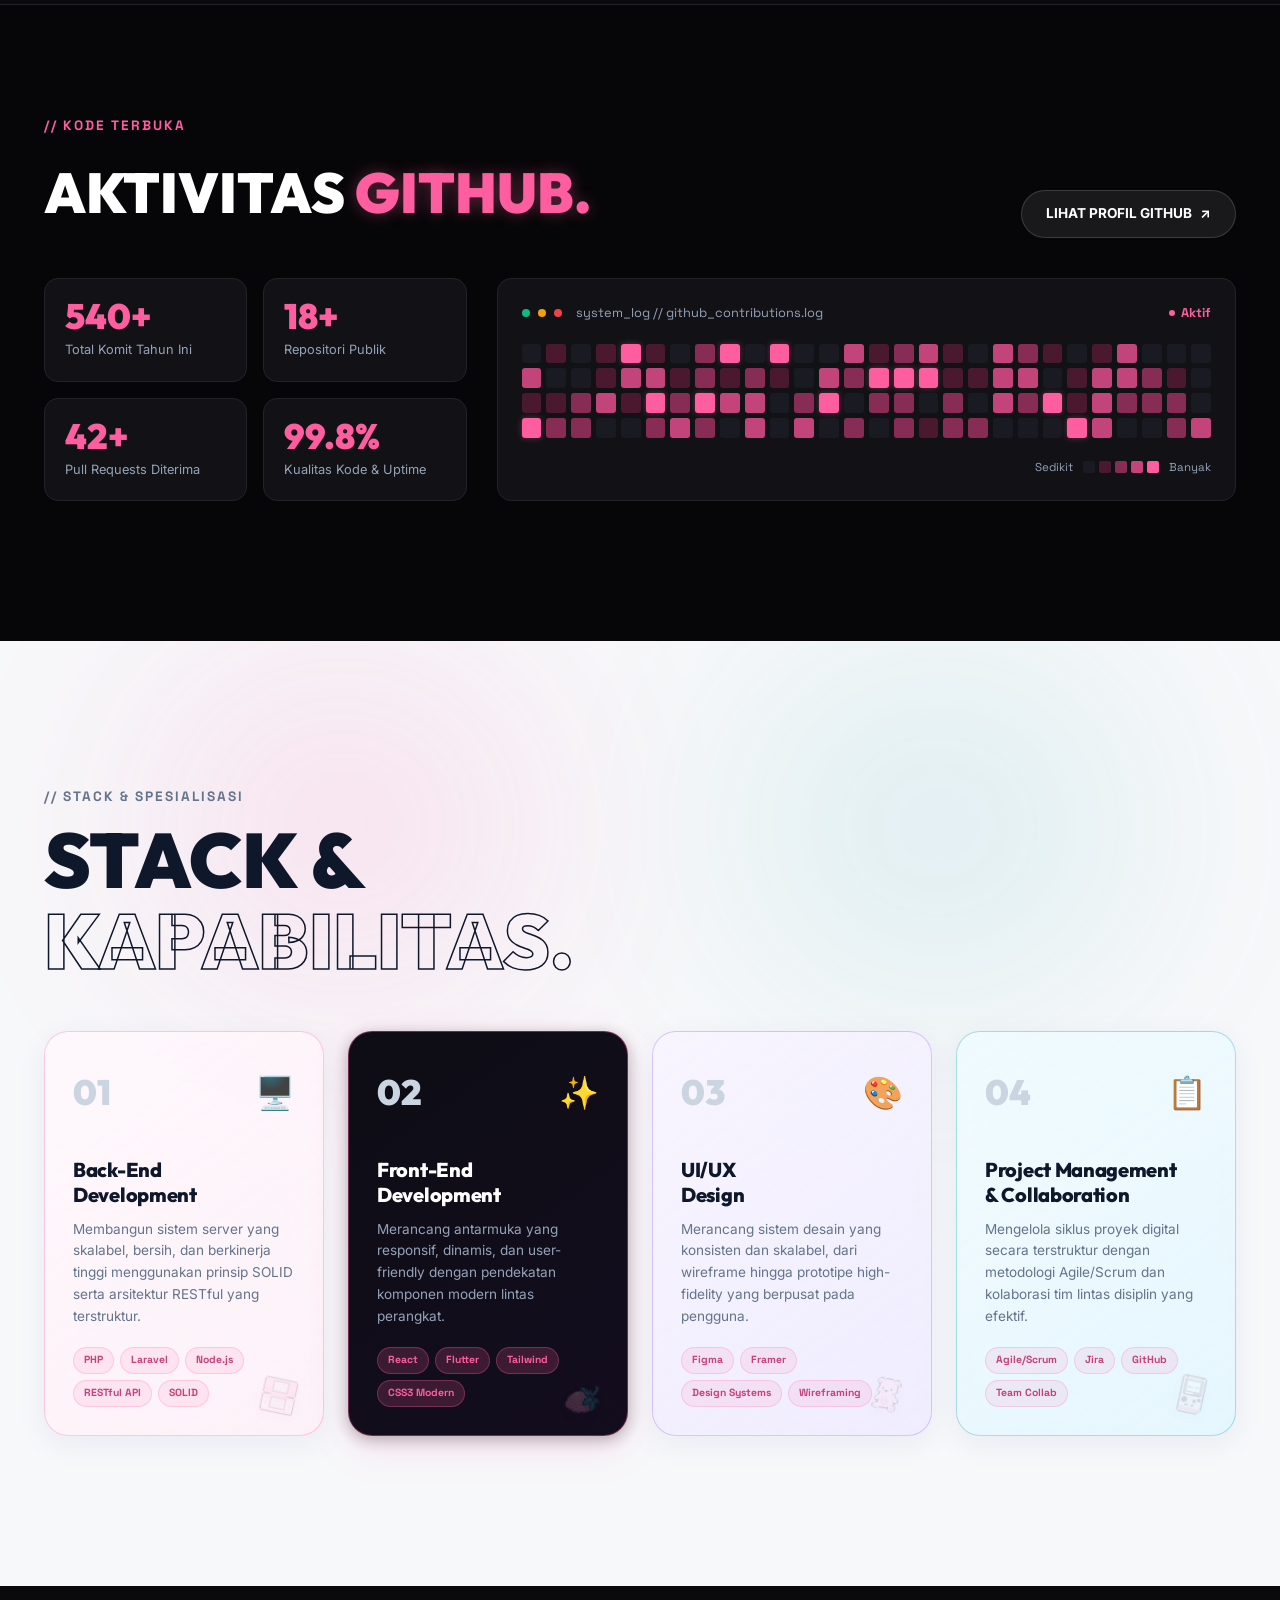
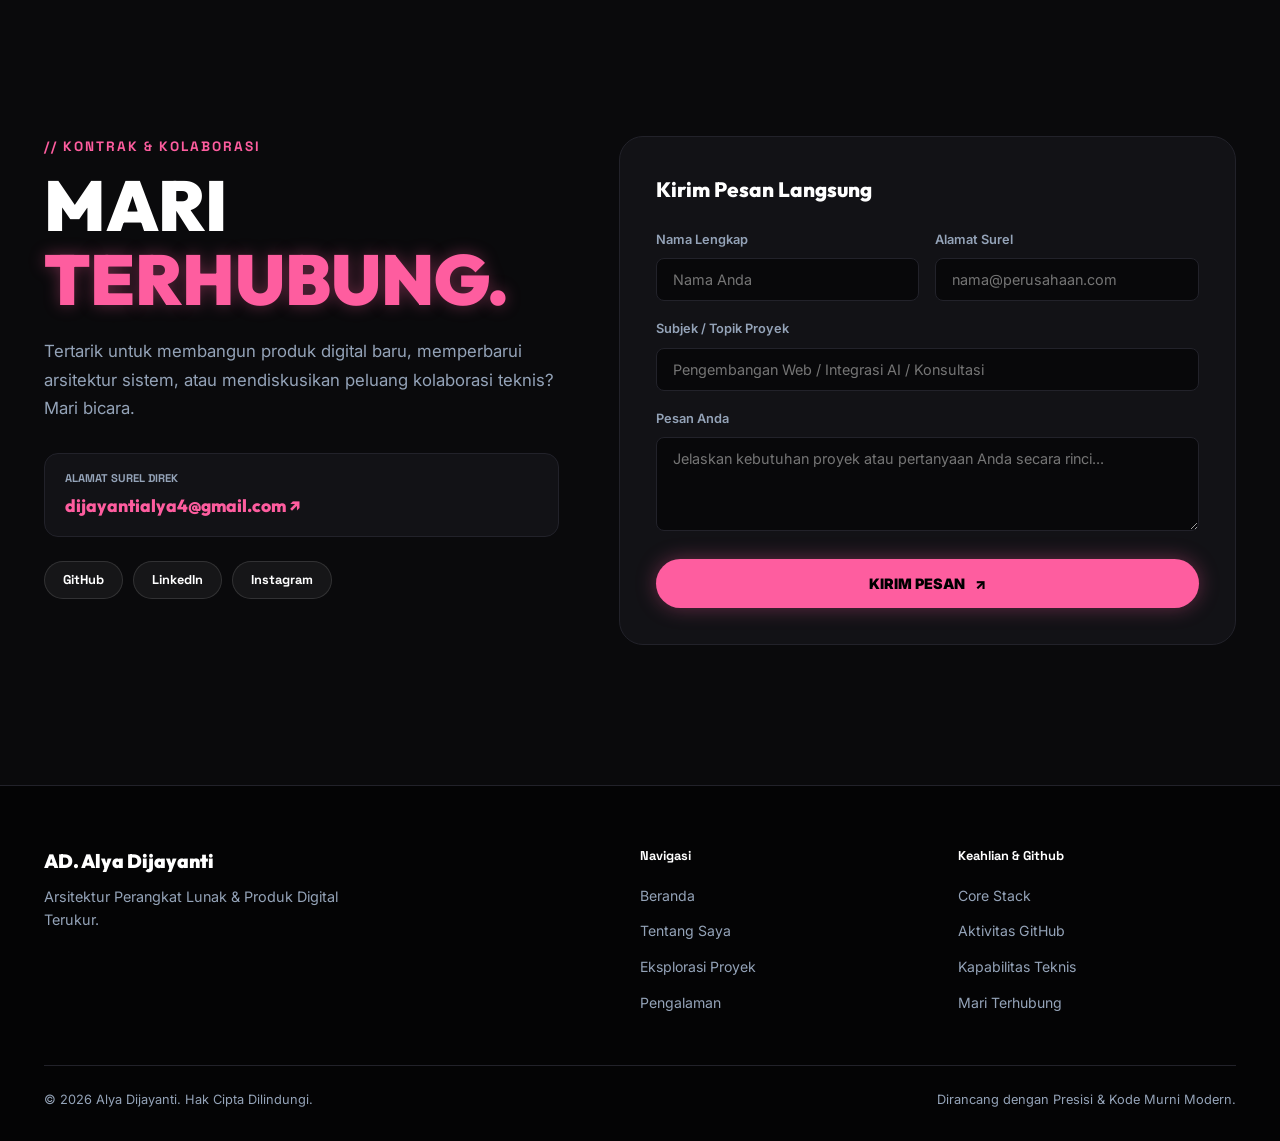
==== commit 7e49c6ce: "chore: update profile image file extensions from png to jpg" ====
--- a/index.html
+++ b/index.html
@@ -192,7 +192,7 @@
 
                                 <!-- Sisi Depan (Front Face - Profil 1) -->
                                 <div class="flip-card-face flip-card-front">
-                                    <img src="assets/profile.png" alt="Alya Dijayanti Foto Utama" class="flip-card-img">
+                                    <img src="assets/profile.jpg" alt="Alya Dijayanti Foto Utama" class="flip-card-img">
                                     <div class="photo-tag">
                                         <span class="tag-icon">📍</span> Jakarta, Indonesia
                                     </div>
@@ -203,7 +203,7 @@
 
                                 <!-- Sisi Belakang (Back Face - Profil 2) -->
                                 <div class="flip-card-face flip-card-back">
-                                    <img src="assets/profile2.png" alt="Alya Dijayanti Foto Kerja"
+                                    <img src="assets/profile2.jpg" alt="Alya Dijayanti Foto Kerja"
                                         class="flip-card-img">
                                     <div class="photo-tag-badge">
                                         <span class="badge-dot-active"></span> Software Engineer &amp; AI
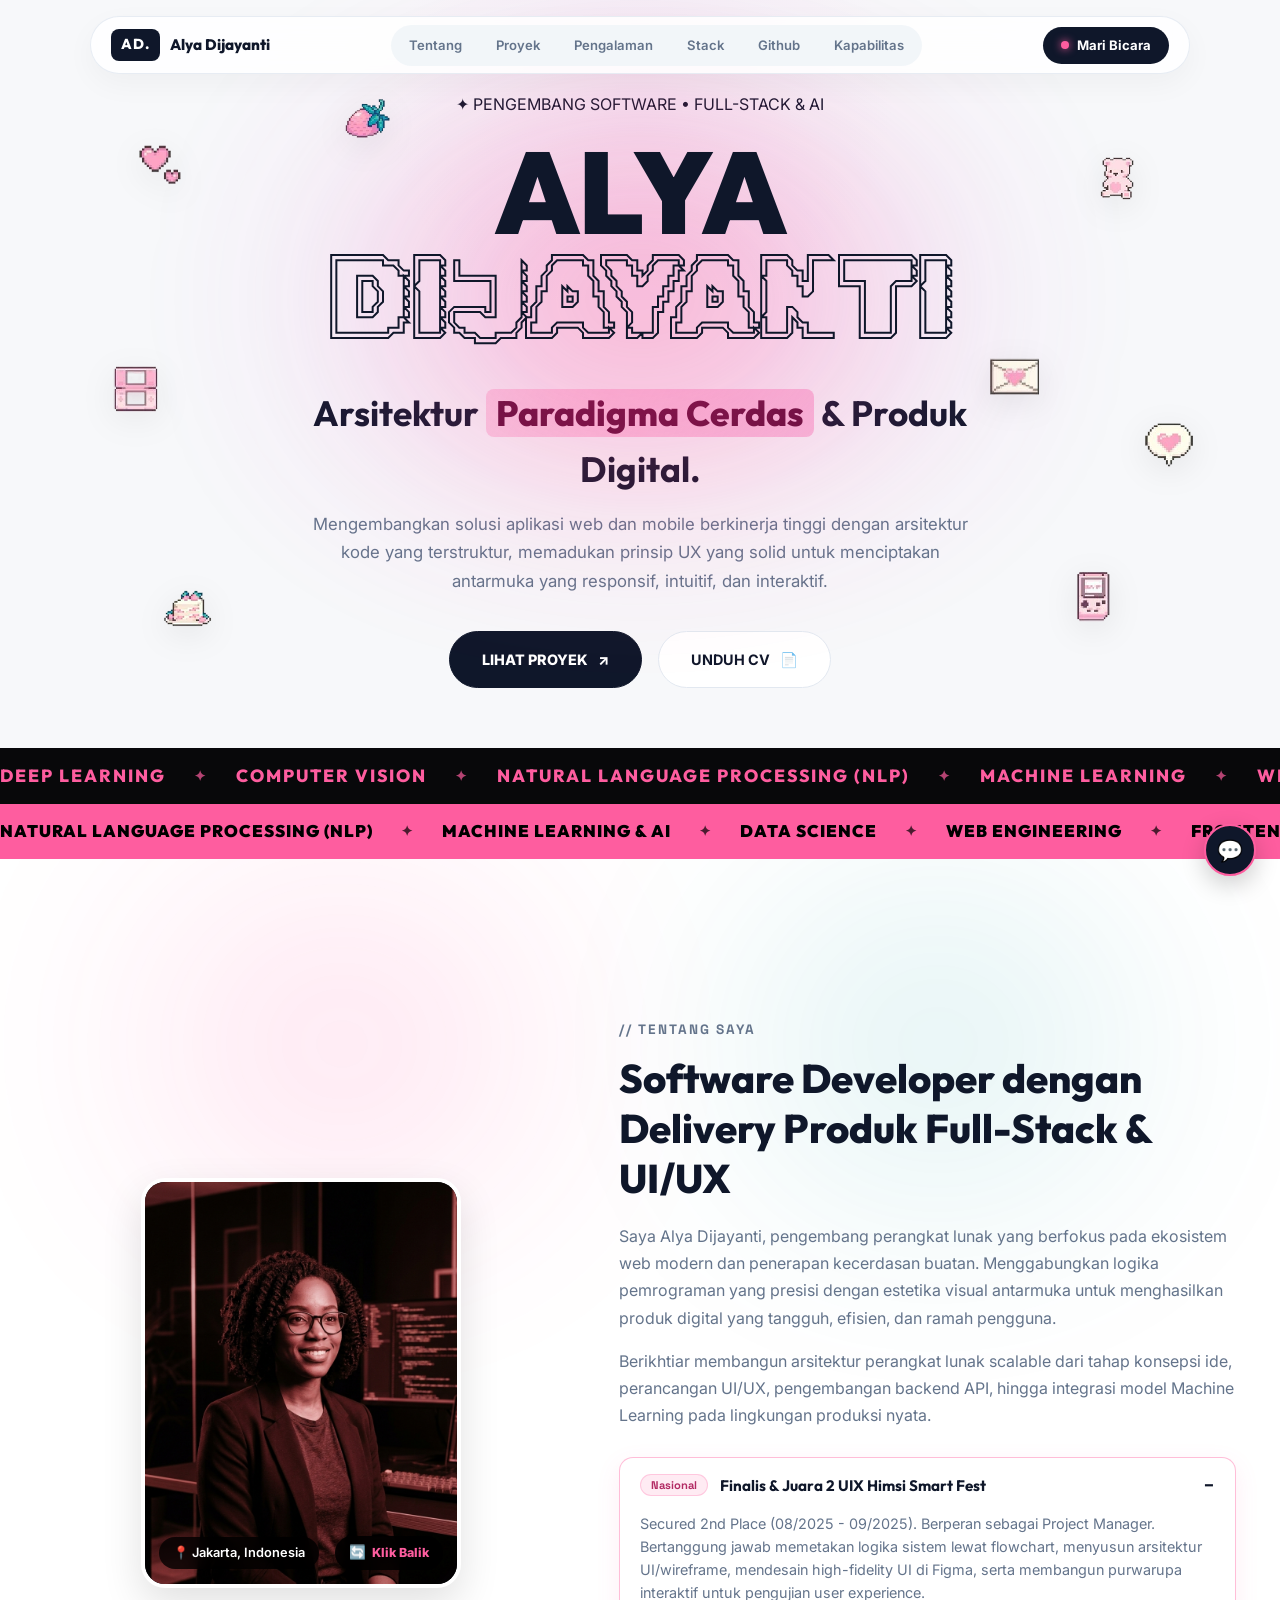
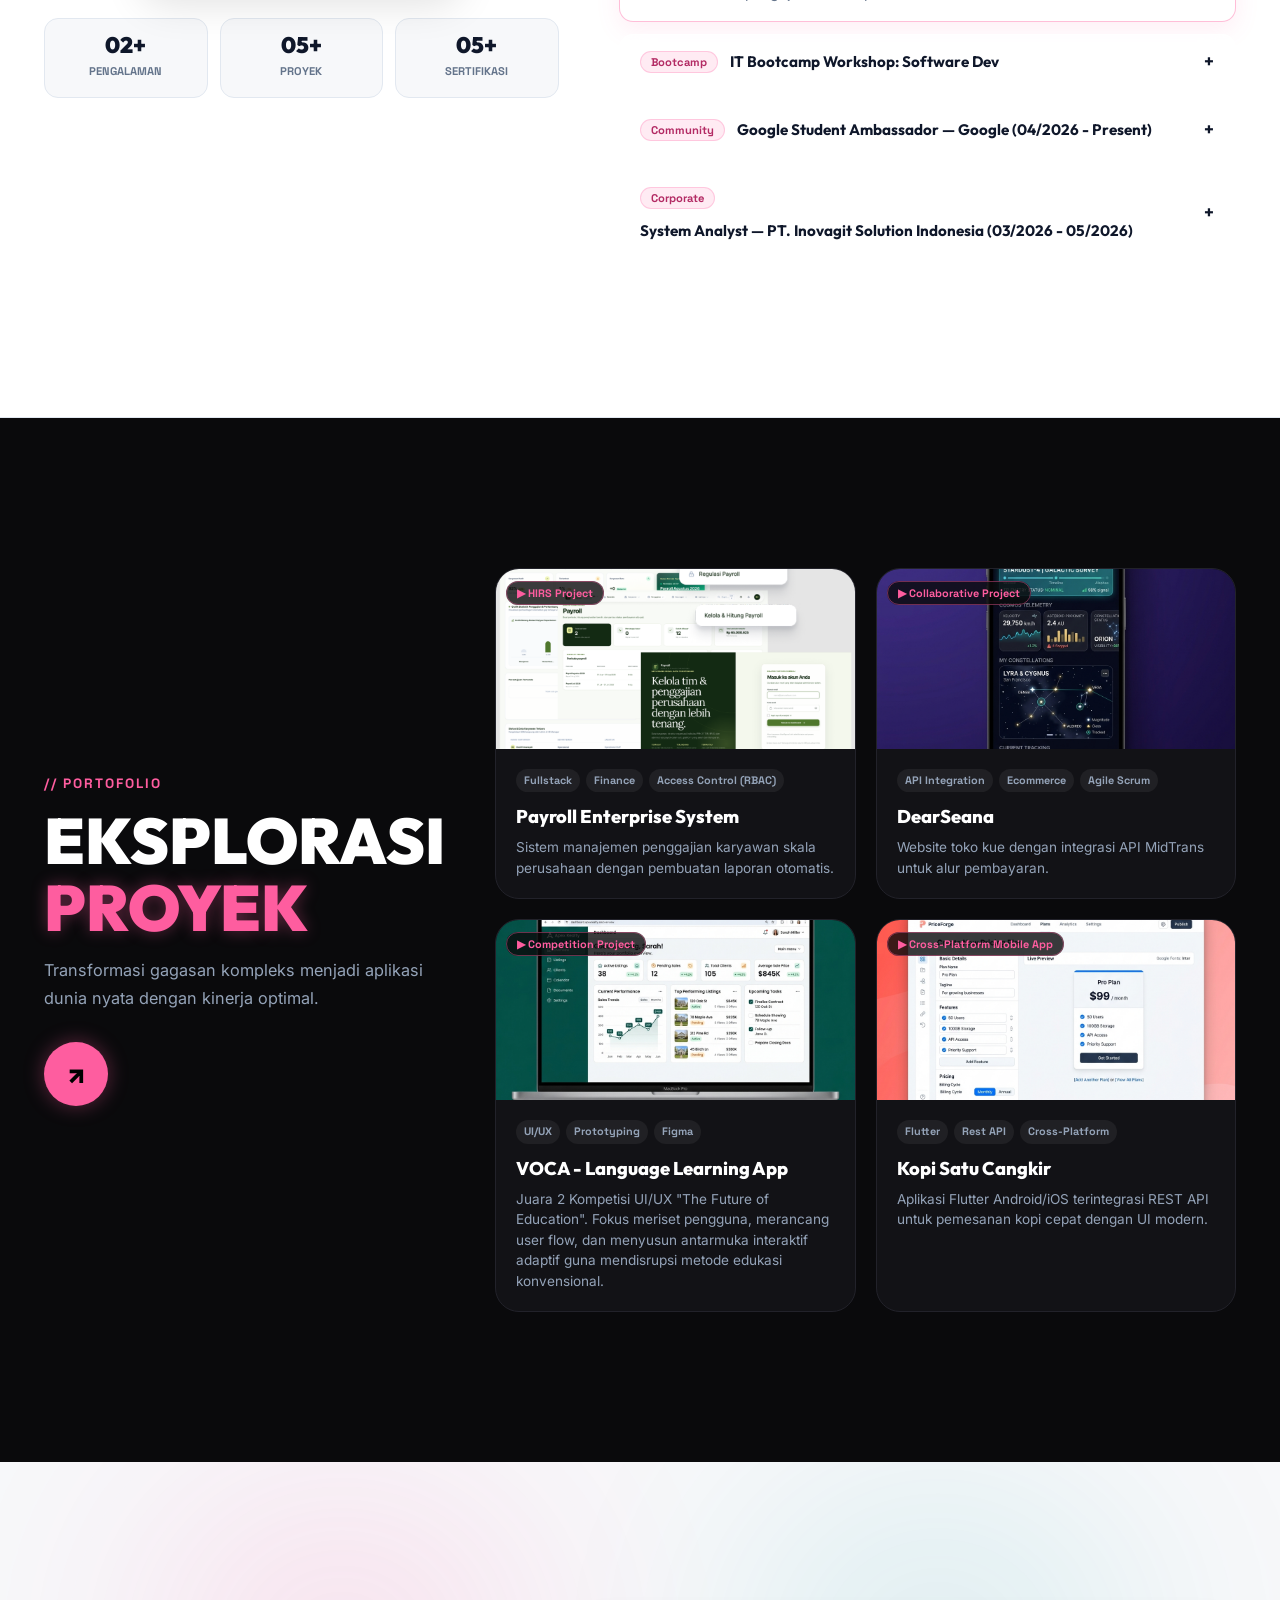
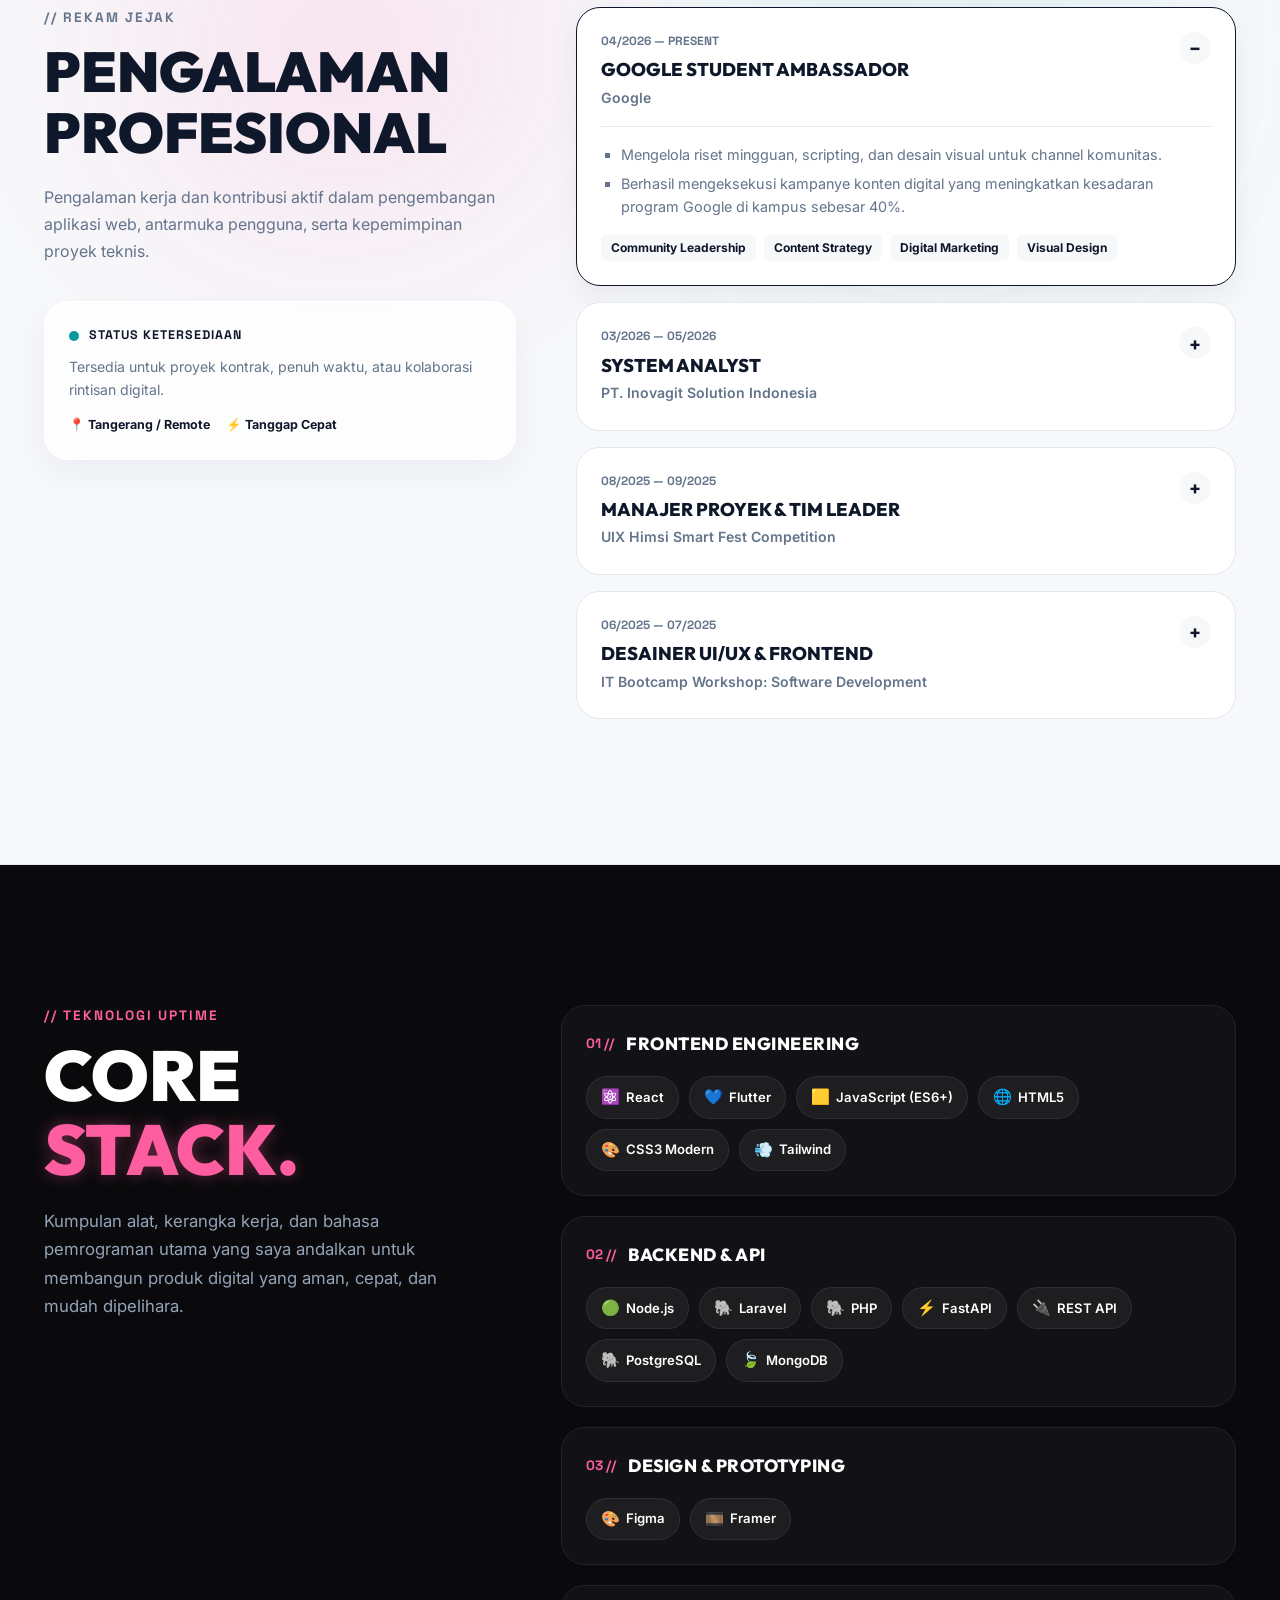
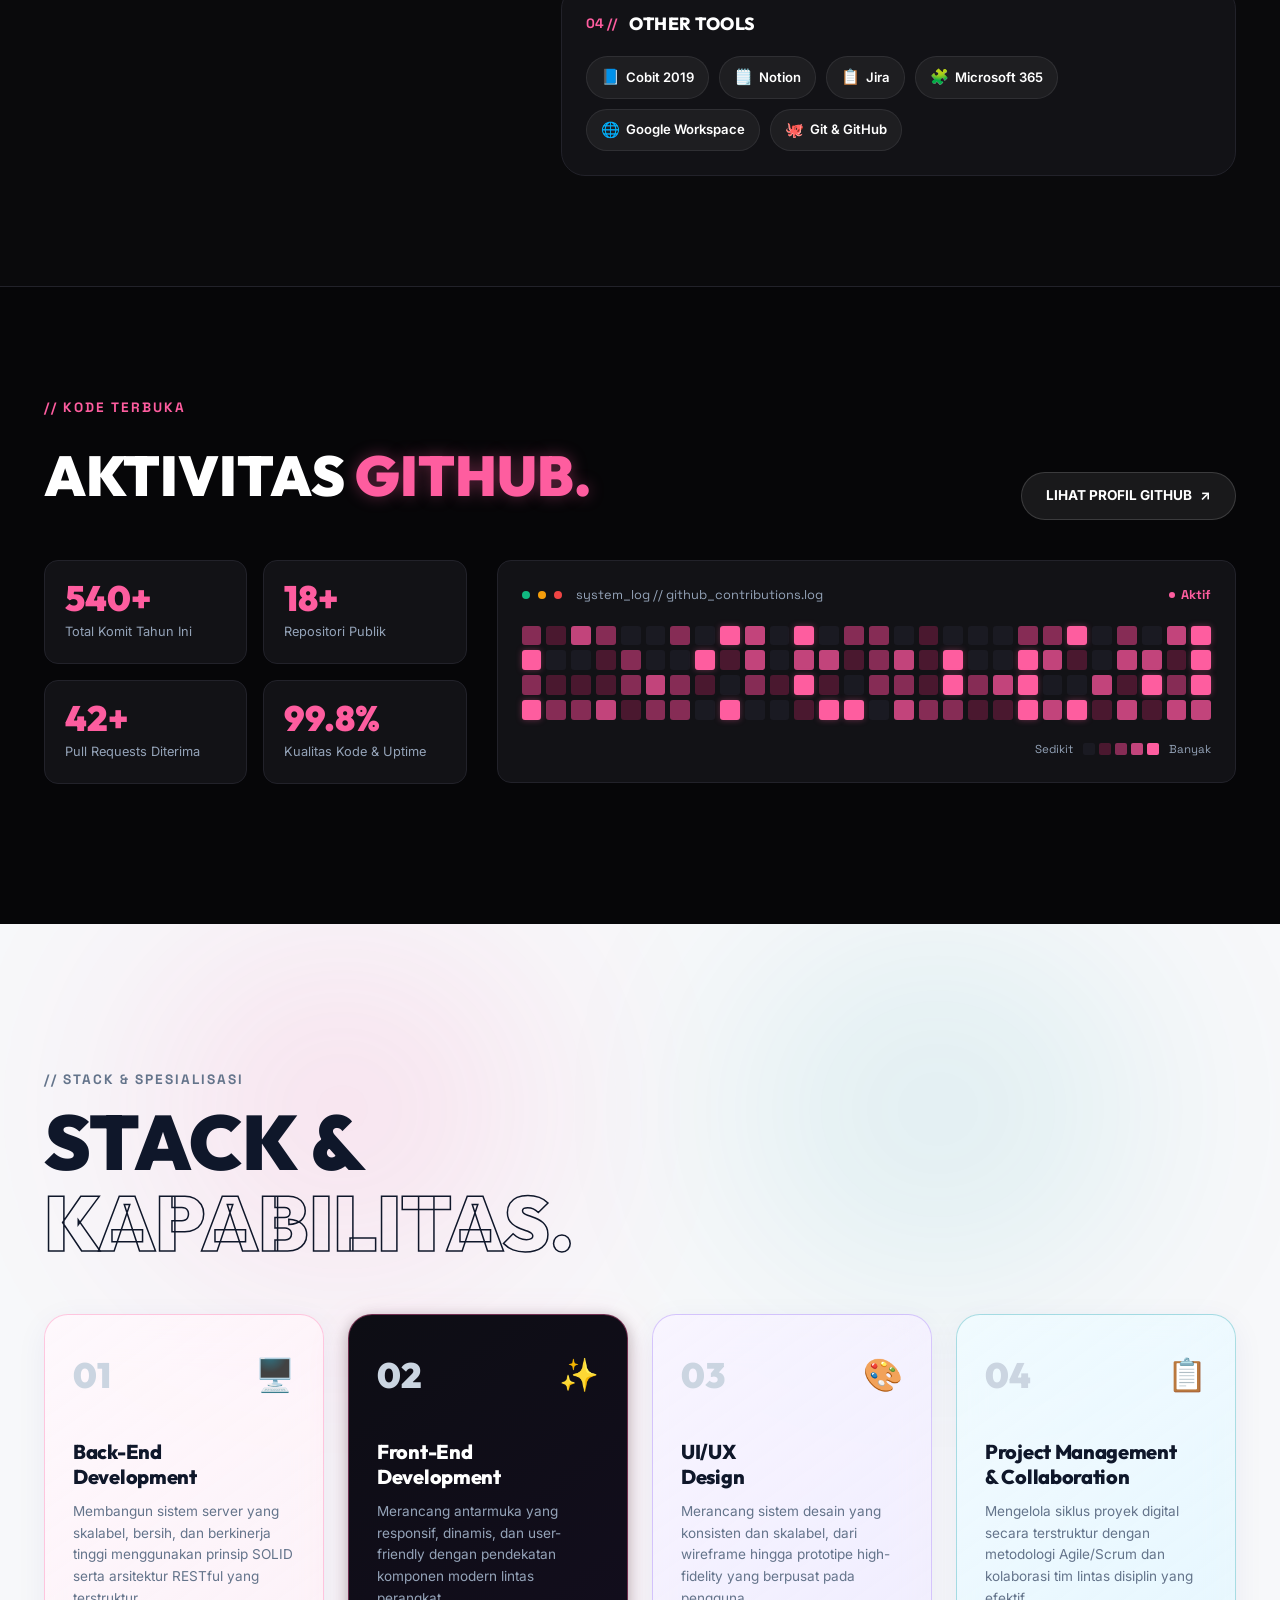
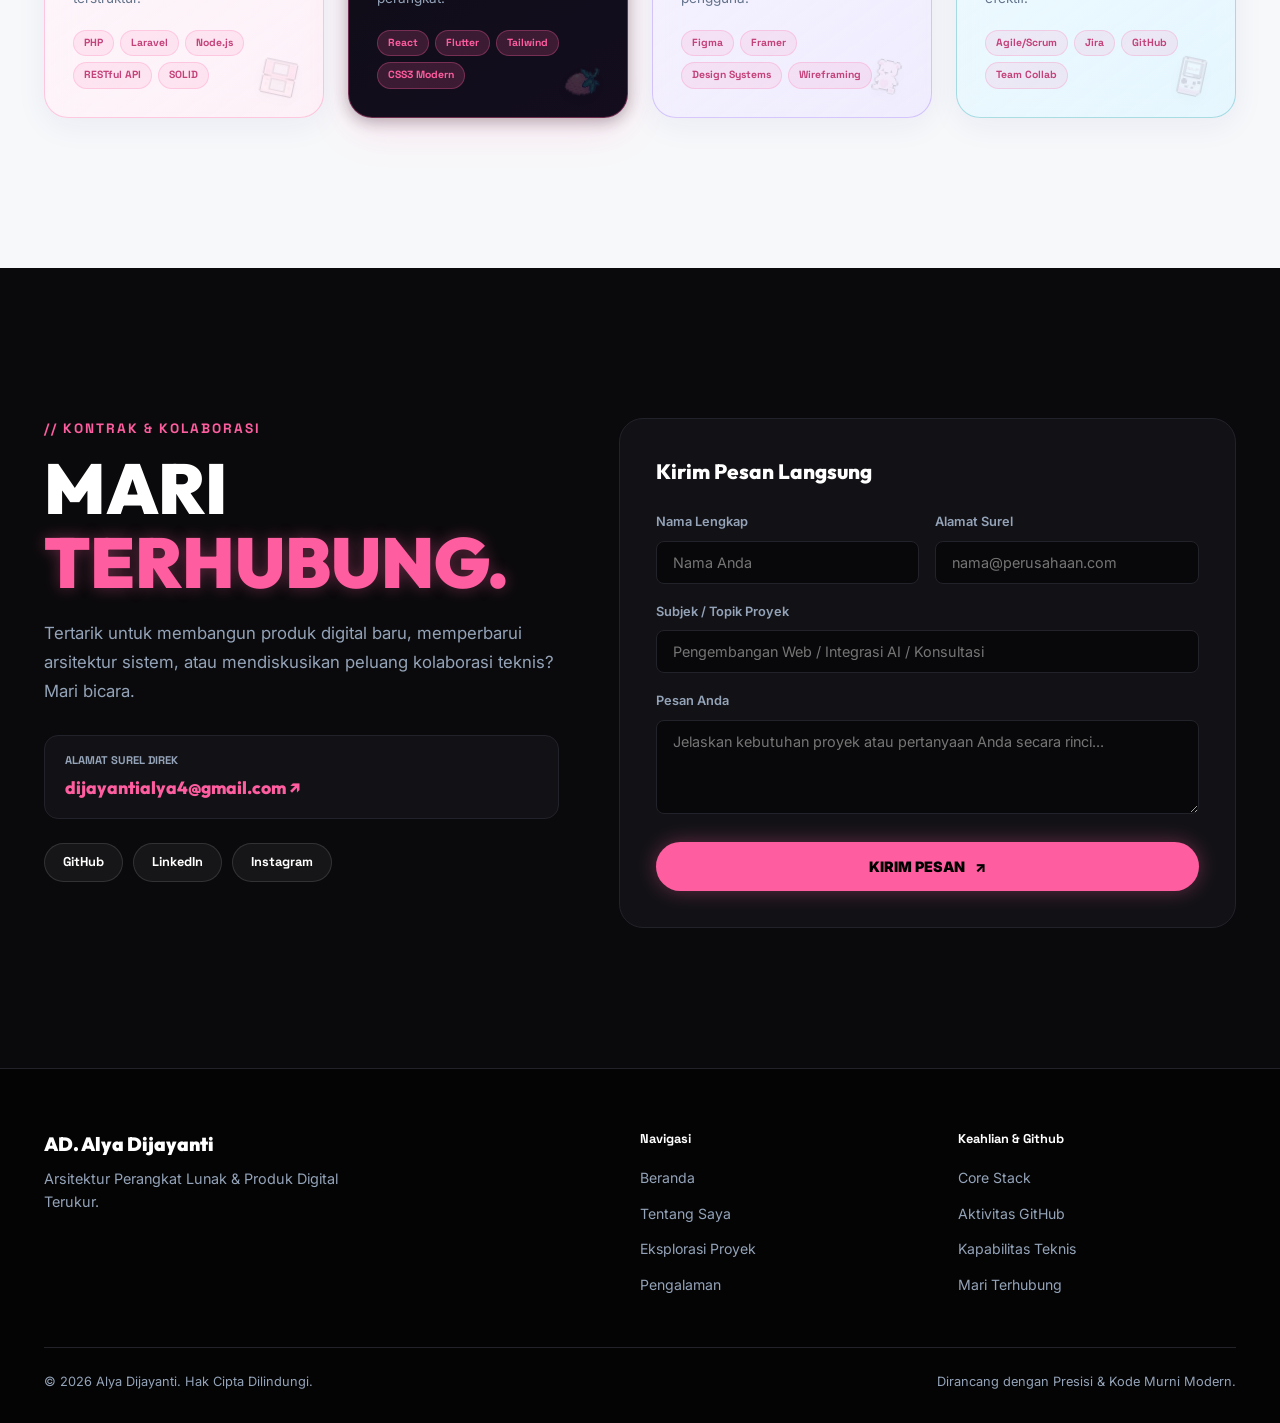
==== commit b59b30be: "refactor: update profile images and refresh portfolio experience and statistics sections" ====
--- a/index.html
+++ b/index.html
@@ -192,7 +192,7 @@
 
                                 <!-- Sisi Depan (Front Face - Profil 1) -->
                                 <div class="flip-card-face flip-card-front">
-                                    <img src="assets/profile.jpg" alt="Alya Dijayanti Foto Utama" class="flip-card-img">
+                                    <img src="assets/profile.png" alt="Alya Dijayanti Foto Utama" class="flip-card-img">
                                     <div class="photo-tag">
                                         <span class="tag-icon">📍</span> Jakarta, Indonesia
                                     </div>
@@ -203,7 +203,7 @@
 
                                 <!-- Sisi Belakang (Back Face - Profil 2) -->
                                 <div class="flip-card-face flip-card-back">
-                                    <img src="assets/profile2.jpg" alt="Alya Dijayanti Foto Kerja"
+                                    <img src="assets/profile2.png" alt="Alya Dijayanti Foto Kerja"
                                         class="flip-card-img">
                                     <div class="photo-tag-badge">
                                         <span class="badge-dot-active"></span> Software Engineer &amp; AI
@@ -219,16 +219,16 @@
                         <!-- Baris Statistik -->
                         <div class="stats-pills-row">
                             <div class="stat-pill">
-                                <span class="stat-num">03+</span>
-                                <span class="stat-lbl">THN EXP</span>
+                                <span class="stat-num">02+</span>
+                                <span class="stat-lbl">PENGALAMAN</span>
                             </div>
                             <div class="stat-pill">
-                                <span class="stat-num">20+</span>
+                                <span class="stat-num">05+</span>
                                 <span class="stat-lbl">PROYEK</span>
                             </div>
                             <div class="stat-pill">
-                                <span class="stat-num">07+</span>
-                                <span class="stat-lbl">PRESTASI</span>
+                                <span class="stat-num">05+</span>
+                                <span class="stat-lbl">SERTIFIKASI</span>
                             </div>
                         </div>
                     </div>
@@ -263,9 +263,7 @@
                                     <span class="acc-toggle-icon">−</span>
                                 </button>
                                 <div class="accordion-body">
-                                    <p>Meraih Juara 2 dalam kompetisi perancangan UI/UX tingkat nasional. Memetakan
-                                        arsitektur informasi, bagan alir (flowcharts), kerangka gambar (wireframes),
-                                        hingga purwarupa high-fidelity yang interaktif.</p>
+                                    <p>Secured 2nd Place (08/2025 - 09/2025). Berperan sebagai Project Manager. Bertanggung jawab memetakan logika sistem lewat flowchart, menyusun arsitektur UI/wireframe, mendesain high-fidelity UI di Figma, serta membangun purwarupa interaktif untuk pengujian user experience.</p>
                                 </div>
                             </div>
 
@@ -278,9 +276,33 @@
                                     <span class="acc-toggle-icon">+</span>
                                 </button>
                                 <div class="accordion-body">
-                                    <p>Mengaplikasikan metode pengurusan proyek Agile/Scrum, sprint planning, integrasi
-                                        Jira, serta perancangan sistem informasi berbasis web yang responsif dan teruji.
-                                    </p>
+                                    <p>Certificate of Participation - IT Bootcamp Workshop: 'Software Development for Industry' (06/2025). Diselenggarakan oleh Fakultas Teknik dan Informatika, Universitas Bina Sarana Informatika.</p>
+                                </div>
+                            </div>
+
+                            <div class="accordion-item">
+                                <button class="accordion-header">
+                                    <div class="acc-title-wrap">
+                                        <span class="acc-badge">Community</span>
+                                        <span class="acc-title">Google Student Ambassador — Google (04/2026 - Present)</span>
+                                    </div>
+                                    <span class="acc-toggle-icon">+</span>
+                                </button>
+                                <div class="accordion-body">
+                                    <p>Mengelola riset mingguan, scripting, dan desain visual untuk channel komunitas. Berhasil mengeksekusi kampanye konten digital yang meningkatkan kesadaran program Google di kampus sebesar 40%.</p>
+                                </div>
+                            </div>
+
+                            <div class="accordion-item">
+                                <button class="accordion-header">
+                                    <div class="acc-title-wrap">
+                                        <span class="acc-badge">Corporate</span>
+                                        <span class="acc-title">System Analyst — PT. Inovagit Solution Indonesia (03/2026 - 05/2026)</span>
+                                    </div>
+                                    <span class="acc-toggle-icon">+</span>
+                                </button>
+                                <div class="accordion-body">
+                                    <p>Menganalisis dan mendokumentasikan proses bisnis enterprise. Merumuskan kebutuhan fungsional dan mengoptimalkan workflow sistem ERP untuk efisiensi operasional, serta menyelaraskan logika bisnis dengan tim pengembang.</p>
                                 </div>
                             </div>
 
@@ -455,20 +477,66 @@
                             <div class="exp-card-item active">
                                 <div class="exp-card-header">
                                     <div class="exp-role-wrap">
+                                        <span class="exp-date">04/2026 — PRESENT</span>
+                                        <h3 class="exp-role-title">GOOGLE STUDENT AMBASSADOR</h3>
+                                        <span class="exp-company">Google</span>
+                                    </div>
+                                    <button class="exp-expand-btn">−</button>
+                                </div>
+                                <div class="exp-card-content">
+                                    <ul class="exp-bullets">
+                                        <li>Mengelola riset mingguan, scripting, dan desain visual untuk channel komunitas.</li>
+                                        <li>Berhasil mengeksekusi kampanye konten digital yang meningkatkan kesadaran program Google di kampus sebesar 40%.</li>
+                                    </ul>
+                                    <div class="exp-tech-tags">
+                                        <span>Community Leadership</span>
+                                        <span>Content Strategy</span>
+                                        <span>Digital Marketing</span>
+                                        <span>Visual Design</span>
+                                    </div>
+                                </div>
+                            </div>
+
+                            <!-- Item Pengalaman 2 -->
+                            <div class="exp-card-item">
+                                <div class="exp-card-header">
+                                    <div class="exp-role-wrap">
+                                        <span class="exp-date">03/2026 — 05/2026</span>
+                                        <h3 class="exp-role-title">SYSTEM ANALYST</h3>
+                                        <span class="exp-company">PT. Inovagit Solution Indonesia</span>
+                                    </div>
+                                    <button class="exp-expand-btn">+</button>
+                                </div>
+                                <div class="exp-card-content">
+                                    <ul class="exp-bullets">
+                                        <li>Menganalisis dan mendokumentasikan proses bisnis enterprise.</li>
+                                        <li>Merumuskan kebutuhan fungsional dan mengoptimalkan workflow sistem ERP untuk efisiensi operasional.</li>
+                                        <li>Menyelaraskan logika bisnis dengan tim pengembang.</li>
+                                    </ul>
+                                    <div class="exp-tech-tags">
+                                        <span>System Analysis</span>
+                                        <span>ERP Workflow</span>
+                                        <span>Business Process</span>
+                                        <span>Functional Specs</span>
+                                    </div>
+                                </div>
+                            </div>
+
+                            <!-- Item Pengalaman 3 -->
+                            <div class="exp-card-item">
+                                <div class="exp-card-header">
+                                    <div class="exp-role-wrap">
                                         <span class="exp-date">08/2025 — 09/2025</span>
                                         <h3 class="exp-role-title">MANAJER PROYEK &amp; TIM LEADER</h3>
                                         <span class="exp-company">UIX Himsi Smart Fest Competition</span>
                                     </div>
-                                    <button class="exp-expand-btn">−</button>
+                                    <button class="exp-expand-btn">+</button>
                                 </div>
                                 <div class="exp-card-content">
                                     <ul class="exp-bullets">
-                                        <li>Memimpin perancangan produk digital dari tahap riset pengguna hingga tahap
-                                            pembuatan purwarupa interaktif.</li>
-                                        <li>Mengoordinasikan alur kerja tim, penyusunan arsitektur informasi, serta
-                                            flowchart sistem.</li>
-                                        <li>Memastikan standar estetika dan kejelasan UX pada tampilan high-fidelity
-                                            akhir.</li>
+                                        <li>Memimpin perancangan produk digital dari tahap riset pengguna hingga tahap pembuatan purwarupa interaktif.</li>
+                                        <li>Mengoordinasikan alur kerja tim, penyusunan arsitektur informasi, serta flowchart sistem.</li>
+                                        <li>Memastikan standar estetika dan kejelasan UX pada tampilan high-fidelity akhir.</li>
                                     </ul>
                                     <div class="exp-tech-tags">
                                         <span>Figma</span>
@@ -479,7 +547,7 @@
                                 </div>
                             </div>
 
-                            <!-- Item Pengalaman 2 -->
+                            <!-- Item Pengalaman 4 -->
                             <div class="exp-card-item">
                                 <div class="exp-card-header">
                                     <div class="exp-role-wrap">
@@ -491,46 +559,15 @@
                                 </div>
                                 <div class="exp-card-content">
                                     <ul class="exp-bullets">
-                                        <li>Menerapkan prinsip Agile Scrum dalam sprint 2 mingguan untuk menghasilkan
-                                            sistem web terukur.</li>
-                                        <li>Membuat wireframes, UI komponen modular, dan mengimplementasikannya ke dalam
-                                            kode HTML/CSS/JS.</li>
-                                        <li>Melakukan pengujian kebiasaan pengguna untuk mengoptimalkan performa
-                                            navigasi antarmuka.</li>
+                                        <li>Menerapkan prinsip Agile Scrum dalam sprint 2 mingguan untuk menghasilkan sistem web terukur.</li>
+                                        <li>Membuat wireframes, UI komponen modular, dan mengimplementasikannya ke dalam kode HTML/CSS/JS.</li>
+                                        <li>Melakukan pengujian kebiasaan pengguna untuk mengoptimalkan performa navigasi antarmuka.</li>
                                     </ul>
                                     <div class="exp-tech-tags">
                                         <span>HTML5/CSS3</span>
                                         <span>JavaScript</span>
                                         <span>Jira</span>
                                         <span>Scrum</span>
-                                    </div>
-                                </div>
-                            </div>
-
-                            <!-- Item Pengalaman 3 -->
-                            <div class="exp-card-item">
-                                <div class="exp-card-header">
-                                    <div class="exp-role-wrap">
-                                        <span class="exp-date">2024 — SEKARANG</span>
-                                        <h3 class="exp-role-title">SOFTWARE ENGINEER (FREELANCE)</h3>
-                                        <span class="exp-company">Pengembangan Aplikasi Digital &amp; Klien</span>
-                                    </div>
-                                    <button class="exp-expand-btn">+</button>
-                                </div>
-                                <div class="exp-card-content">
-                                    <ul class="exp-bullets">
-                                        <li>Membangun aplikasi web kustom untuk klien dengan integrasi RESTful API dan
-                                            basis data terstruktur.</li>
-                                        <li>Mengembangkan antarmuka modern dengan waktu muat cepat dan optimasi SEO
-                                            menyeluruh.</li>
-                                        <li>Mengintegrasikan modul Machine Learning sederhana untuk otomatisasi
-                                            pemrosesan data.</li>
-                                    </ul>
-                                    <div class="exp-tech-tags">
-                                        <span>React</span>
-                                        <span>Node.js</span>
-                                        <span>Python</span>
-                                        <span>PostgreSQL</span>
                                     </div>
                                 </div>
                             </div>
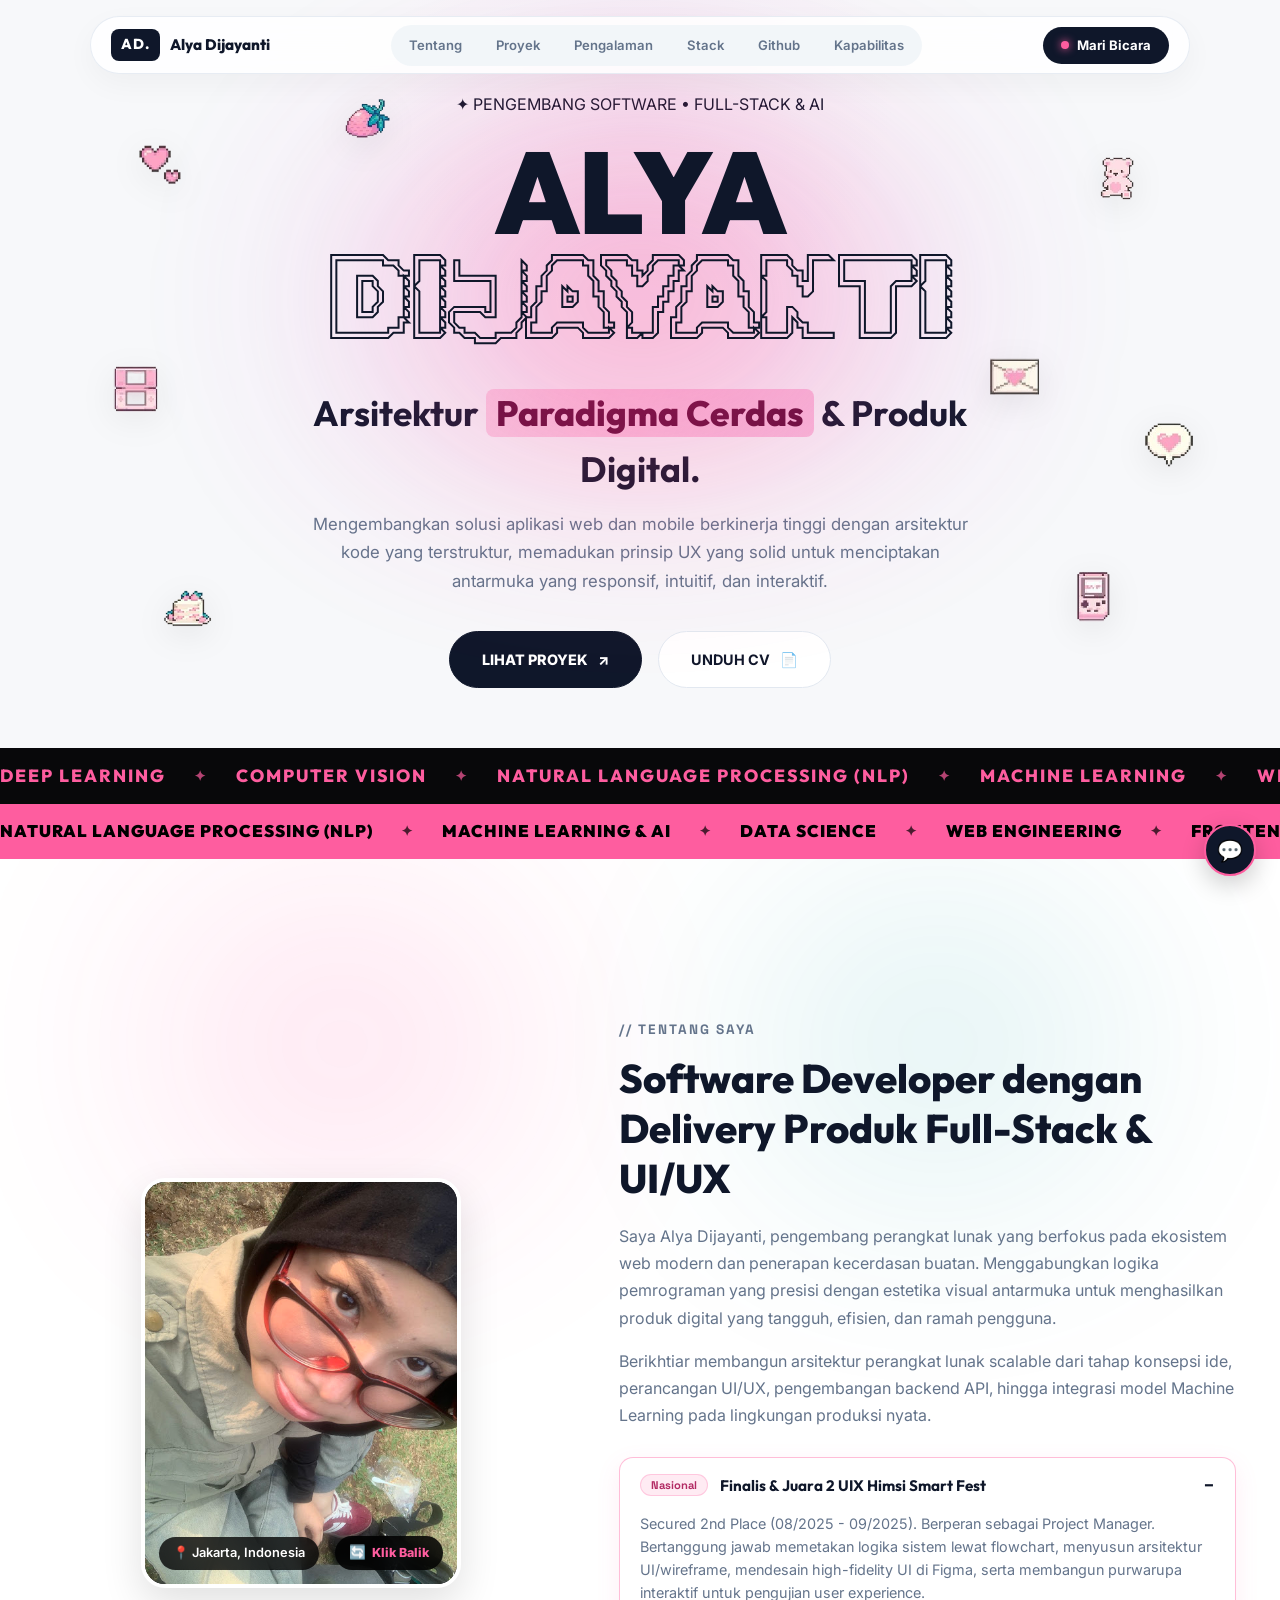
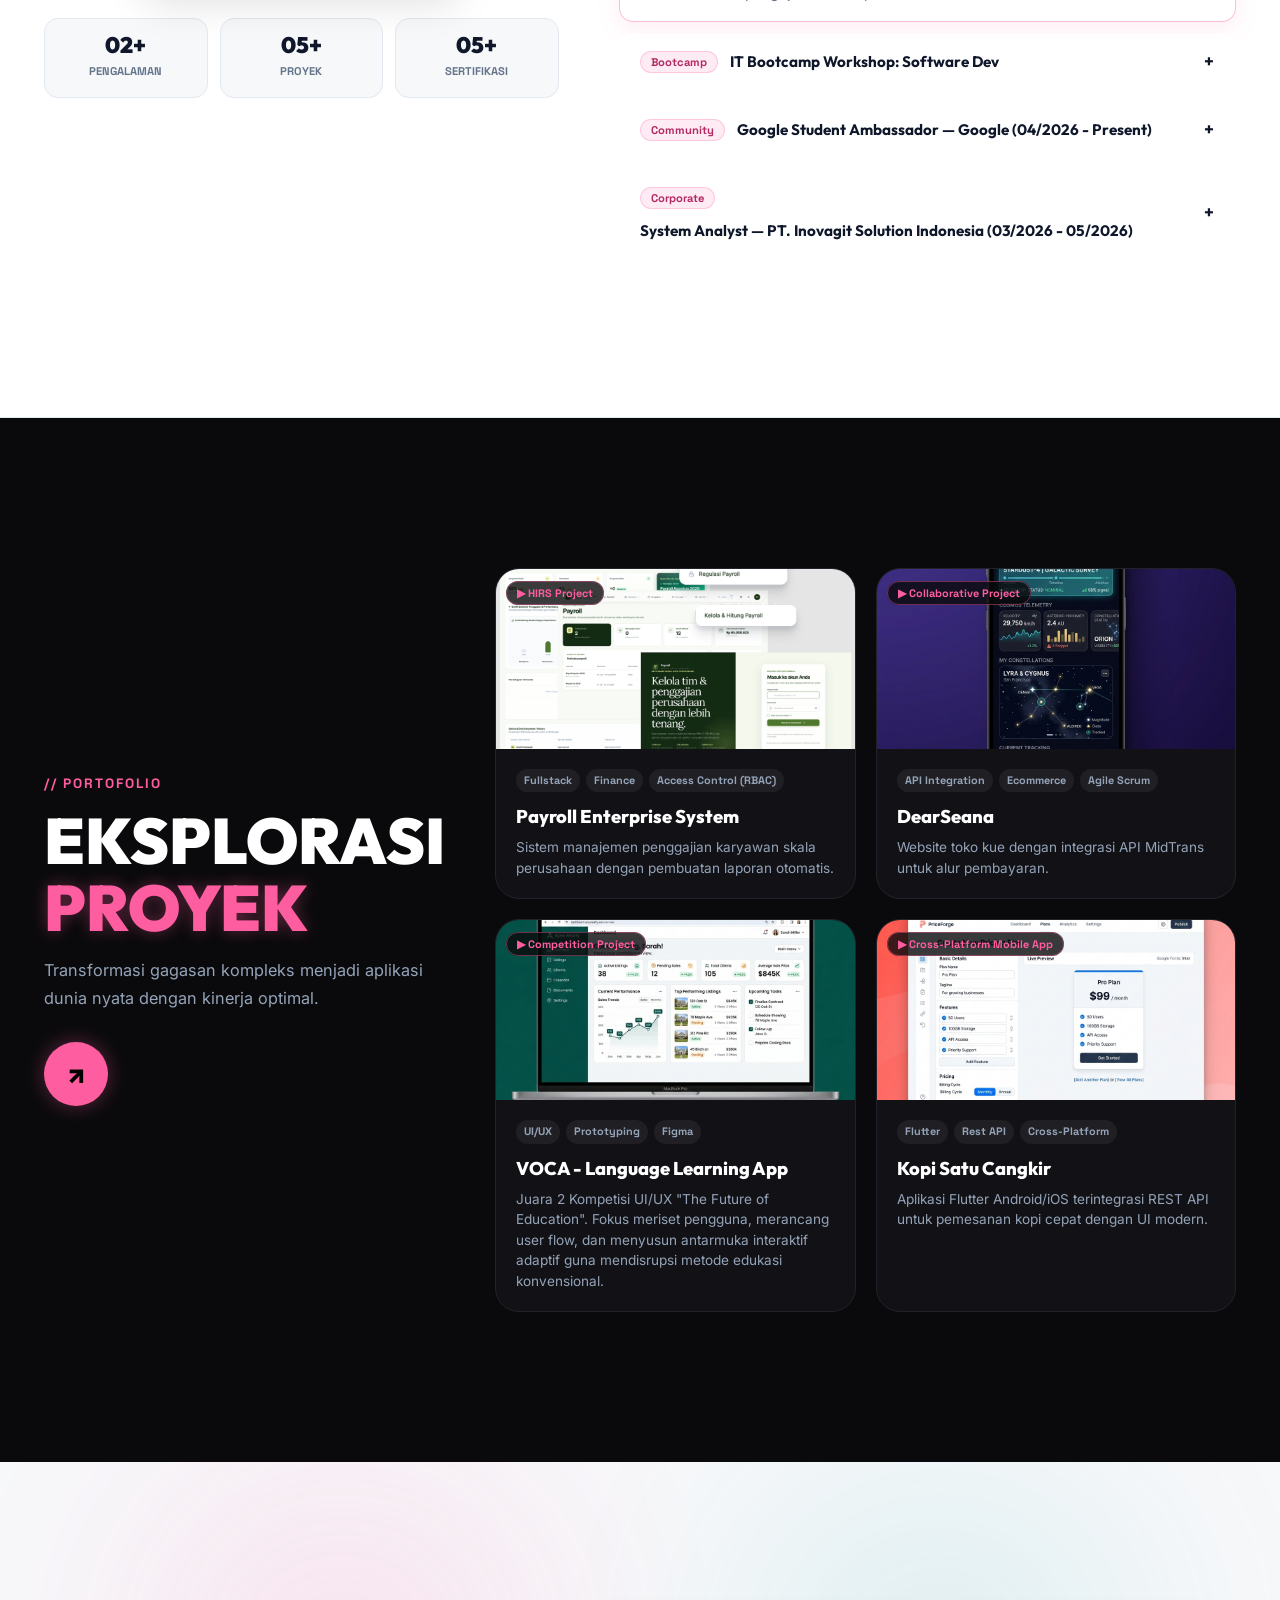
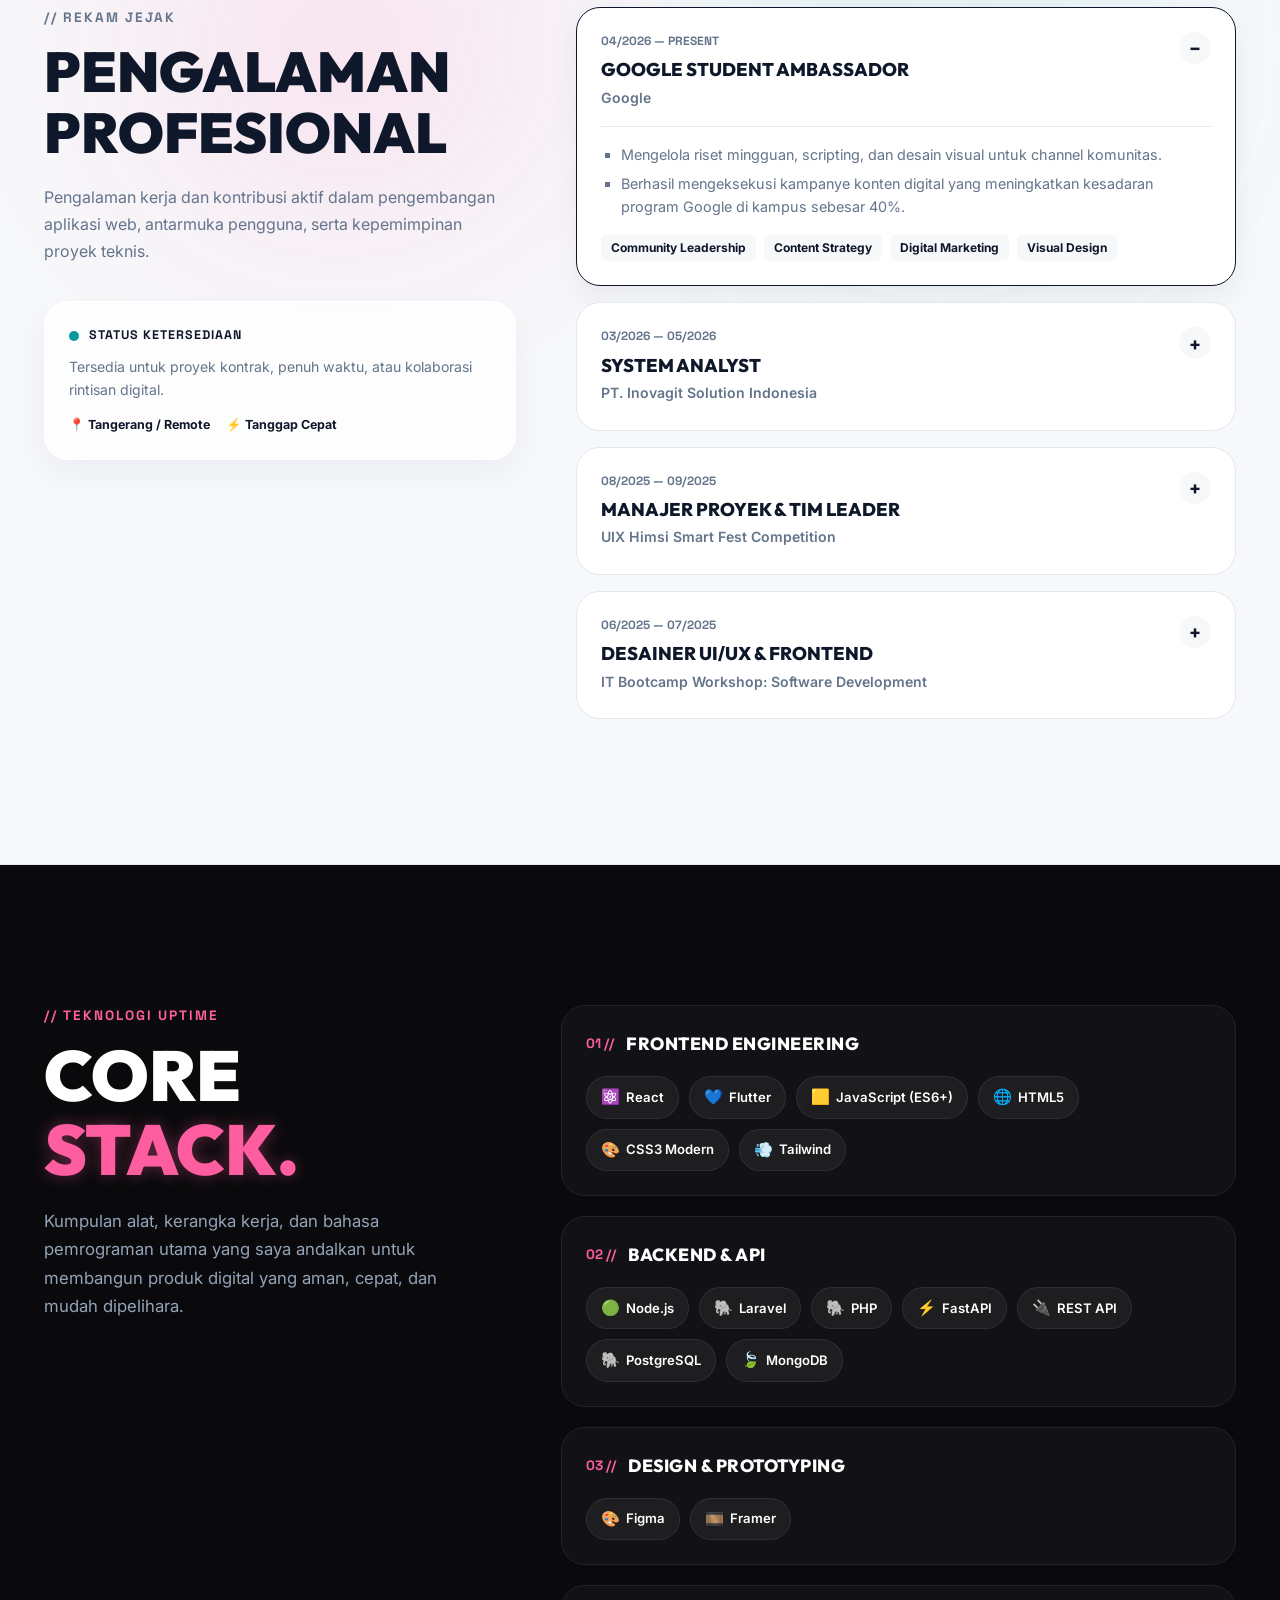
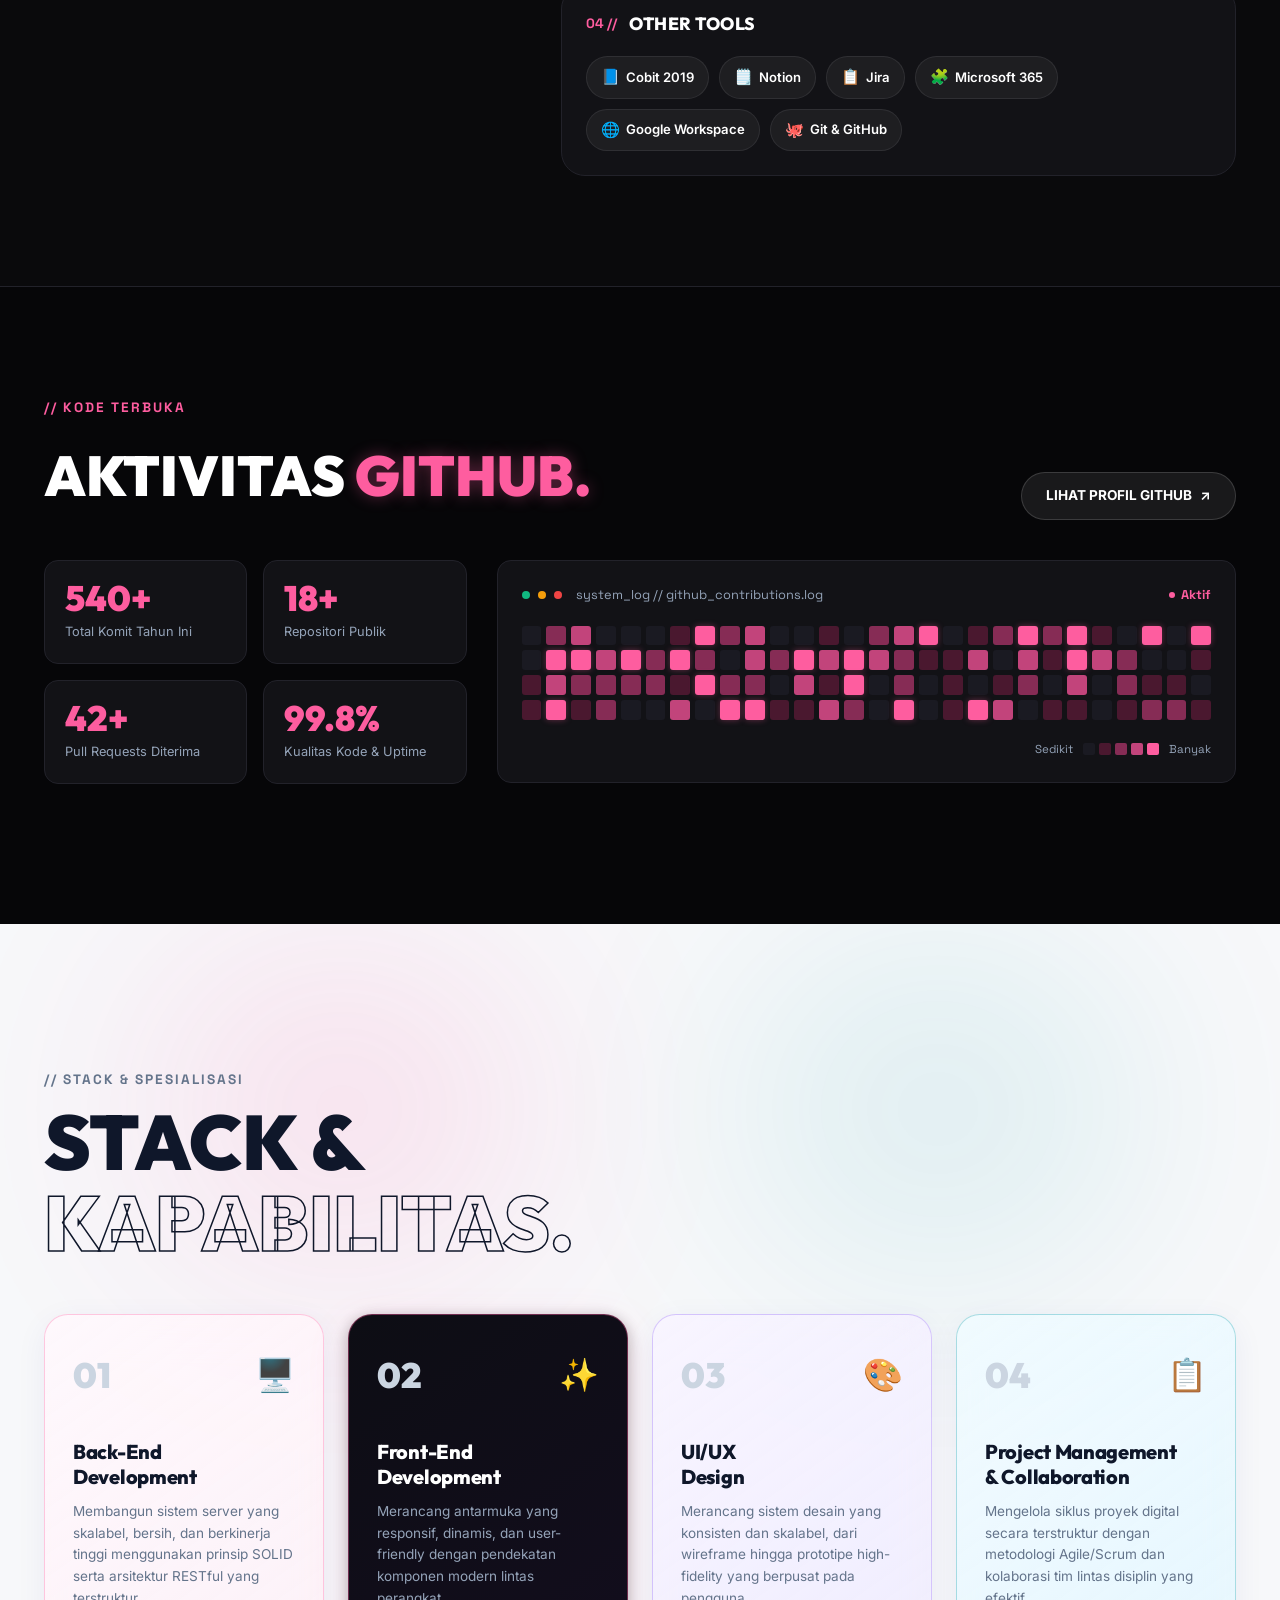
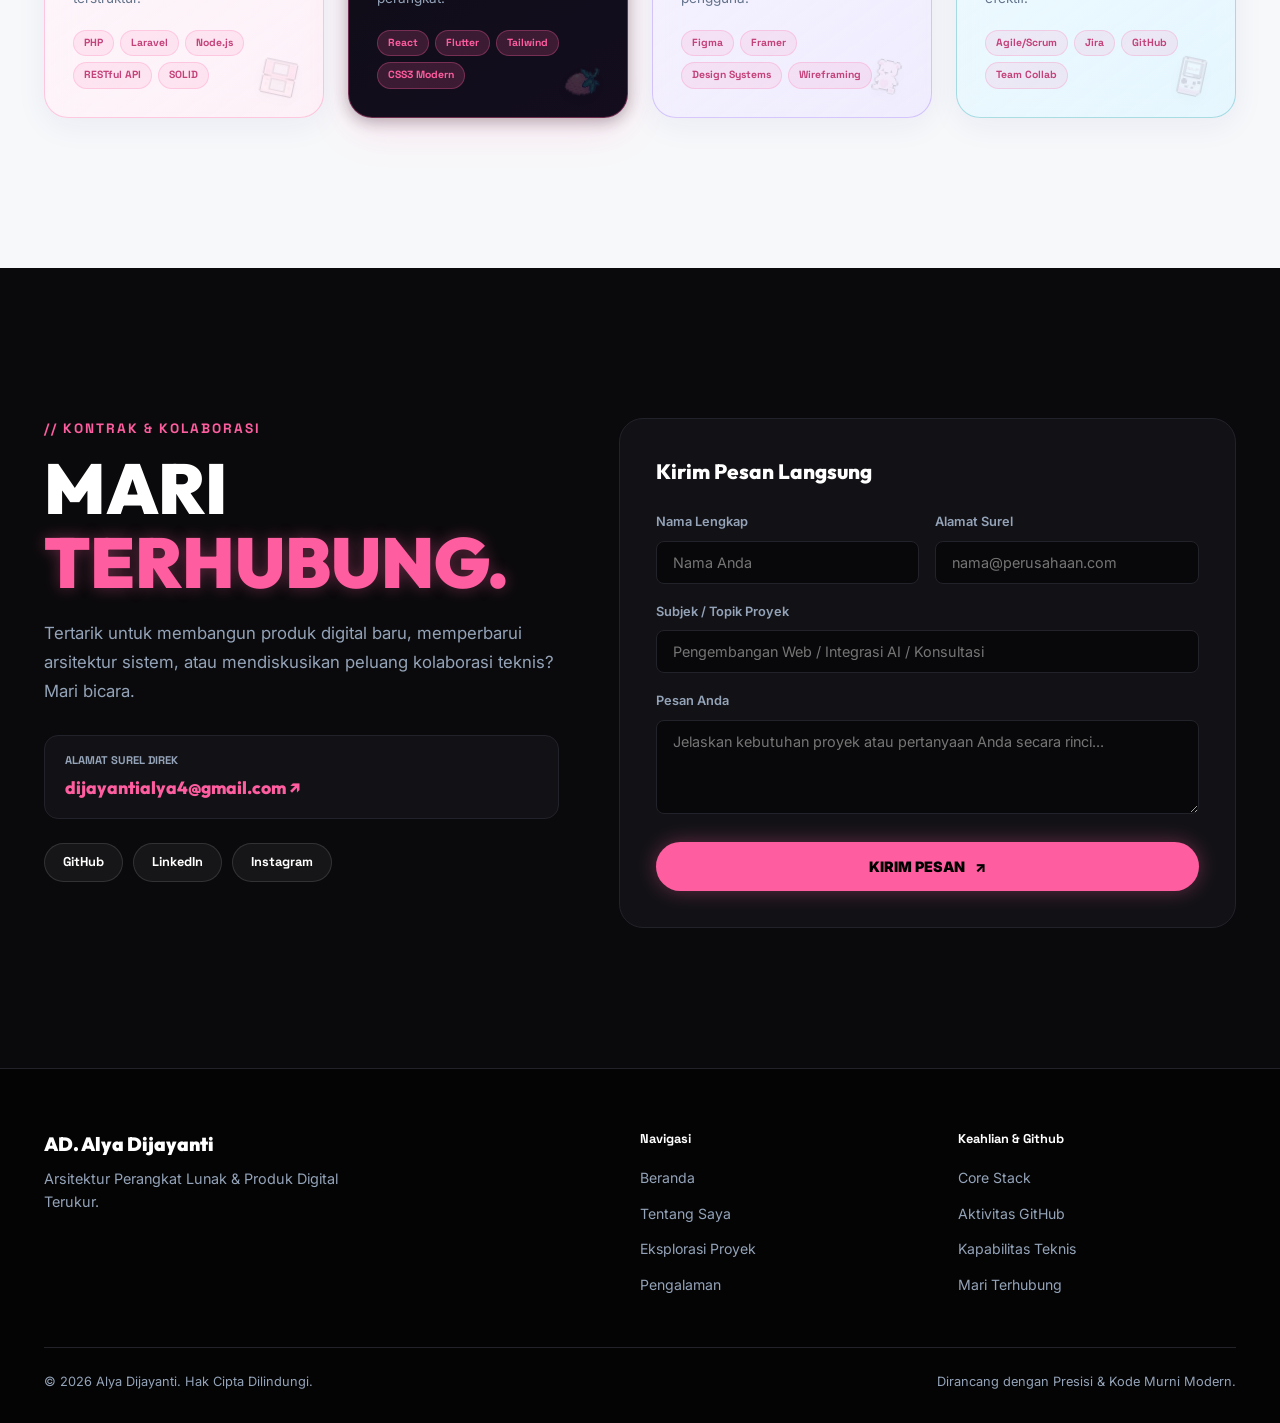
==== commit d5ac6f38: "chore: update profile image format from png to jpg in index.html" ====
--- a/index.html
+++ b/index.html
@@ -192,7 +192,7 @@
 
                                 <!-- Sisi Depan (Front Face - Profil 1) -->
                                 <div class="flip-card-face flip-card-front">
-                                    <img src="assets/profile.png" alt="Alya Dijayanti Foto Utama" class="flip-card-img">
+                                    <img src="assets/profile.jpg" alt="Alya Dijayanti Foto Utama" class="flip-card-img">
                                     <div class="photo-tag">
                                         <span class="tag-icon">📍</span> Jakarta, Indonesia
                                     </div>
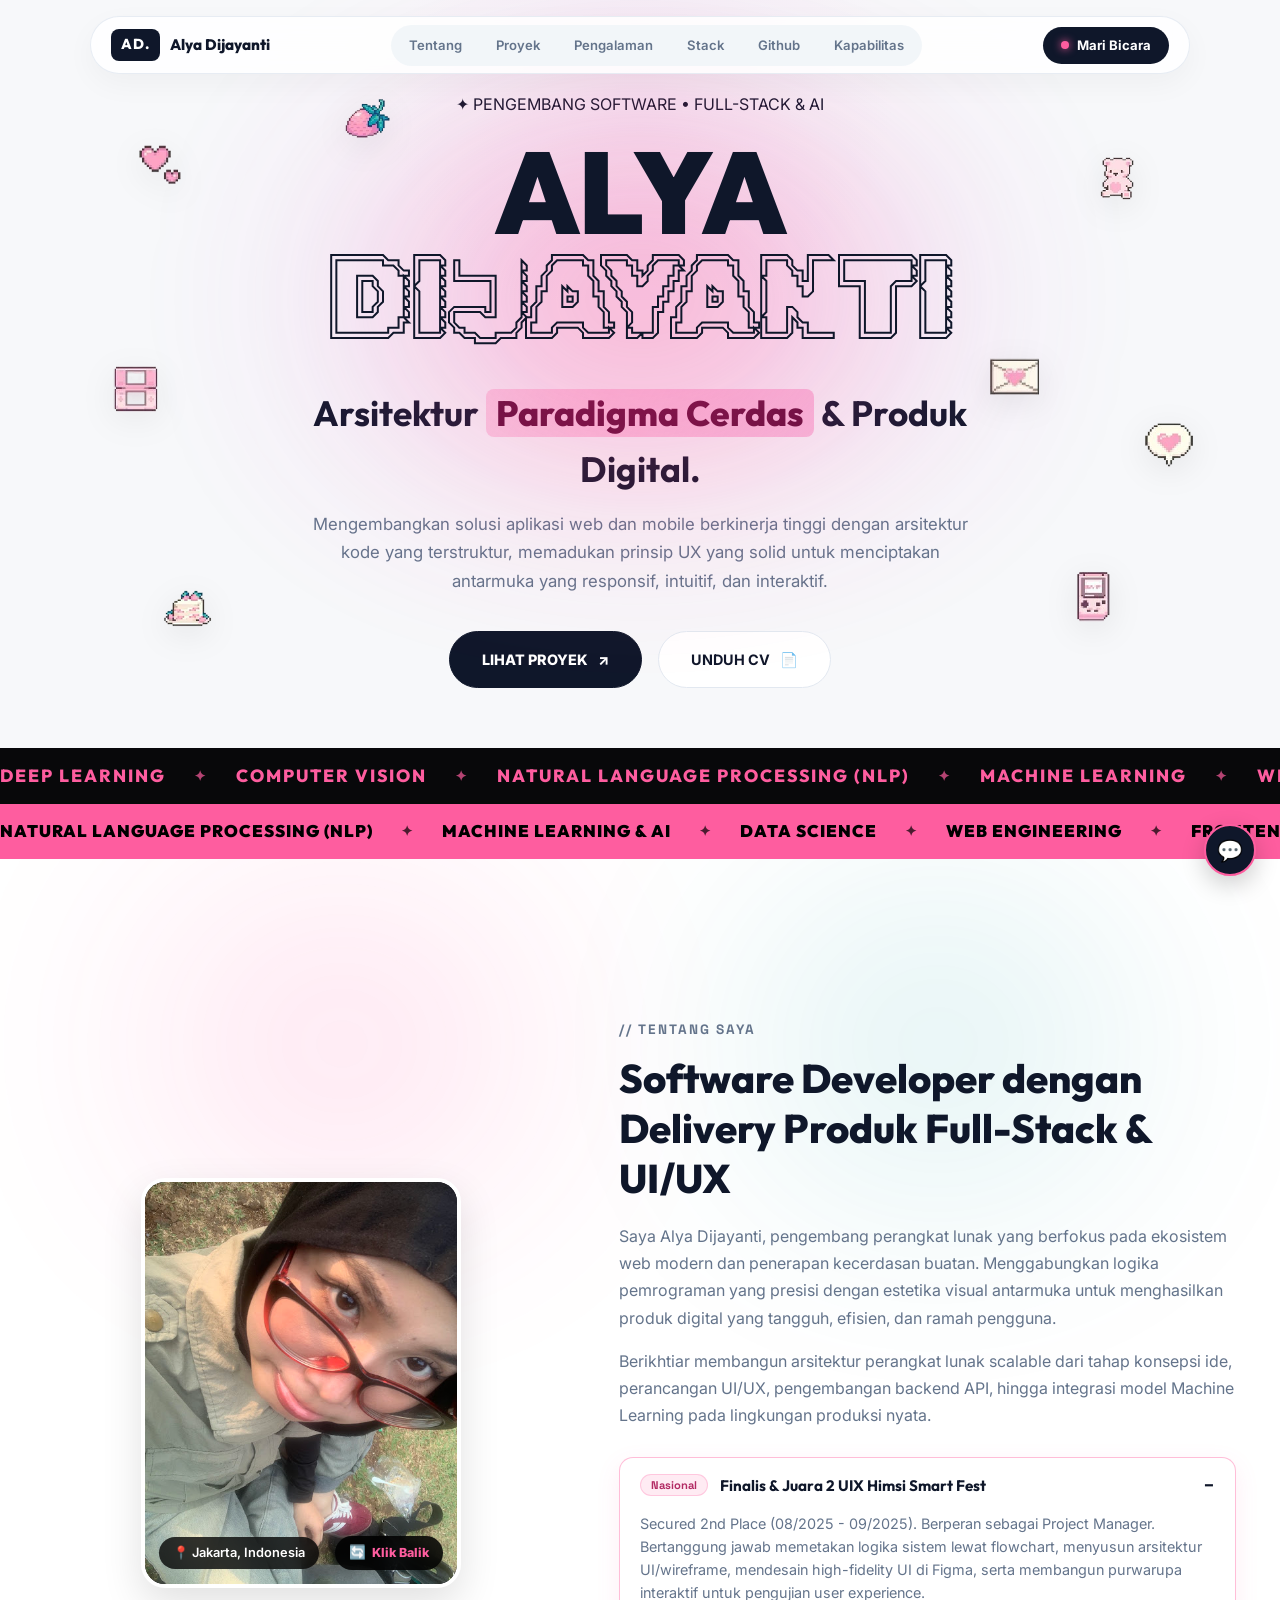
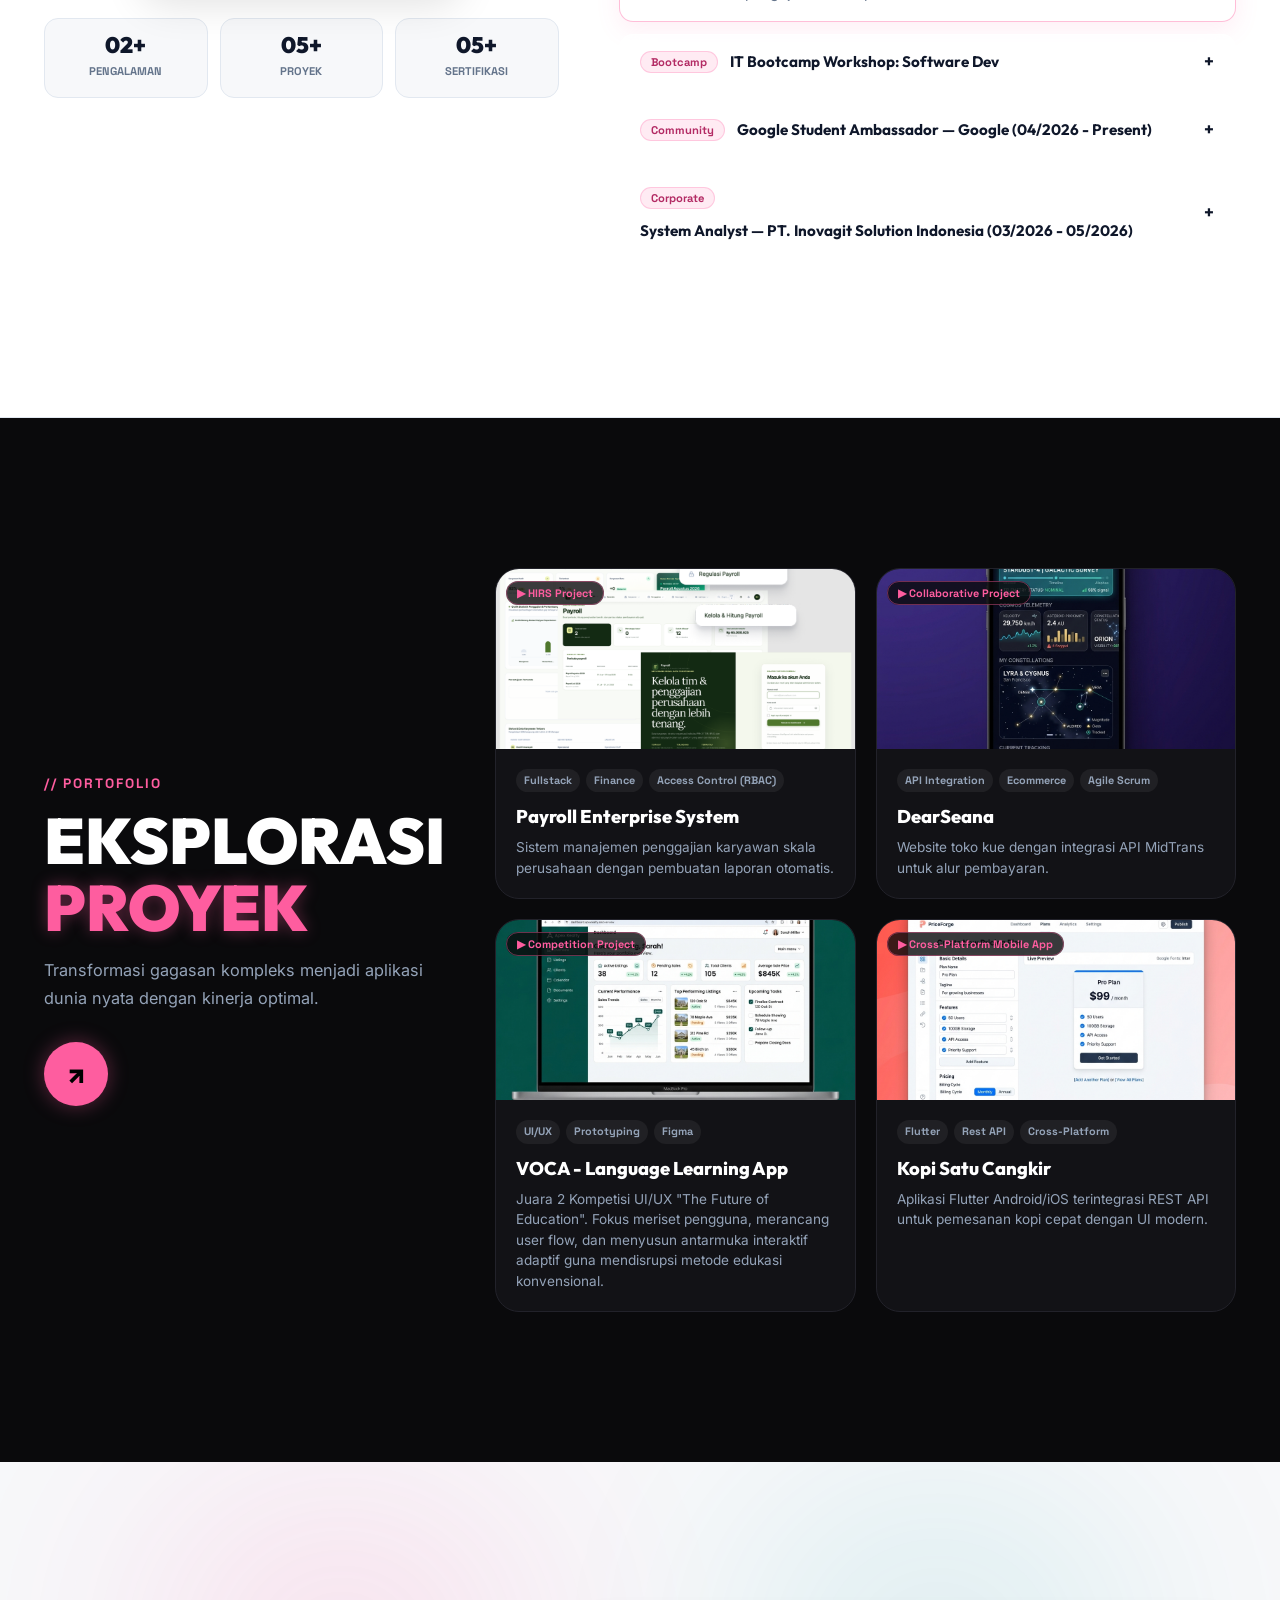
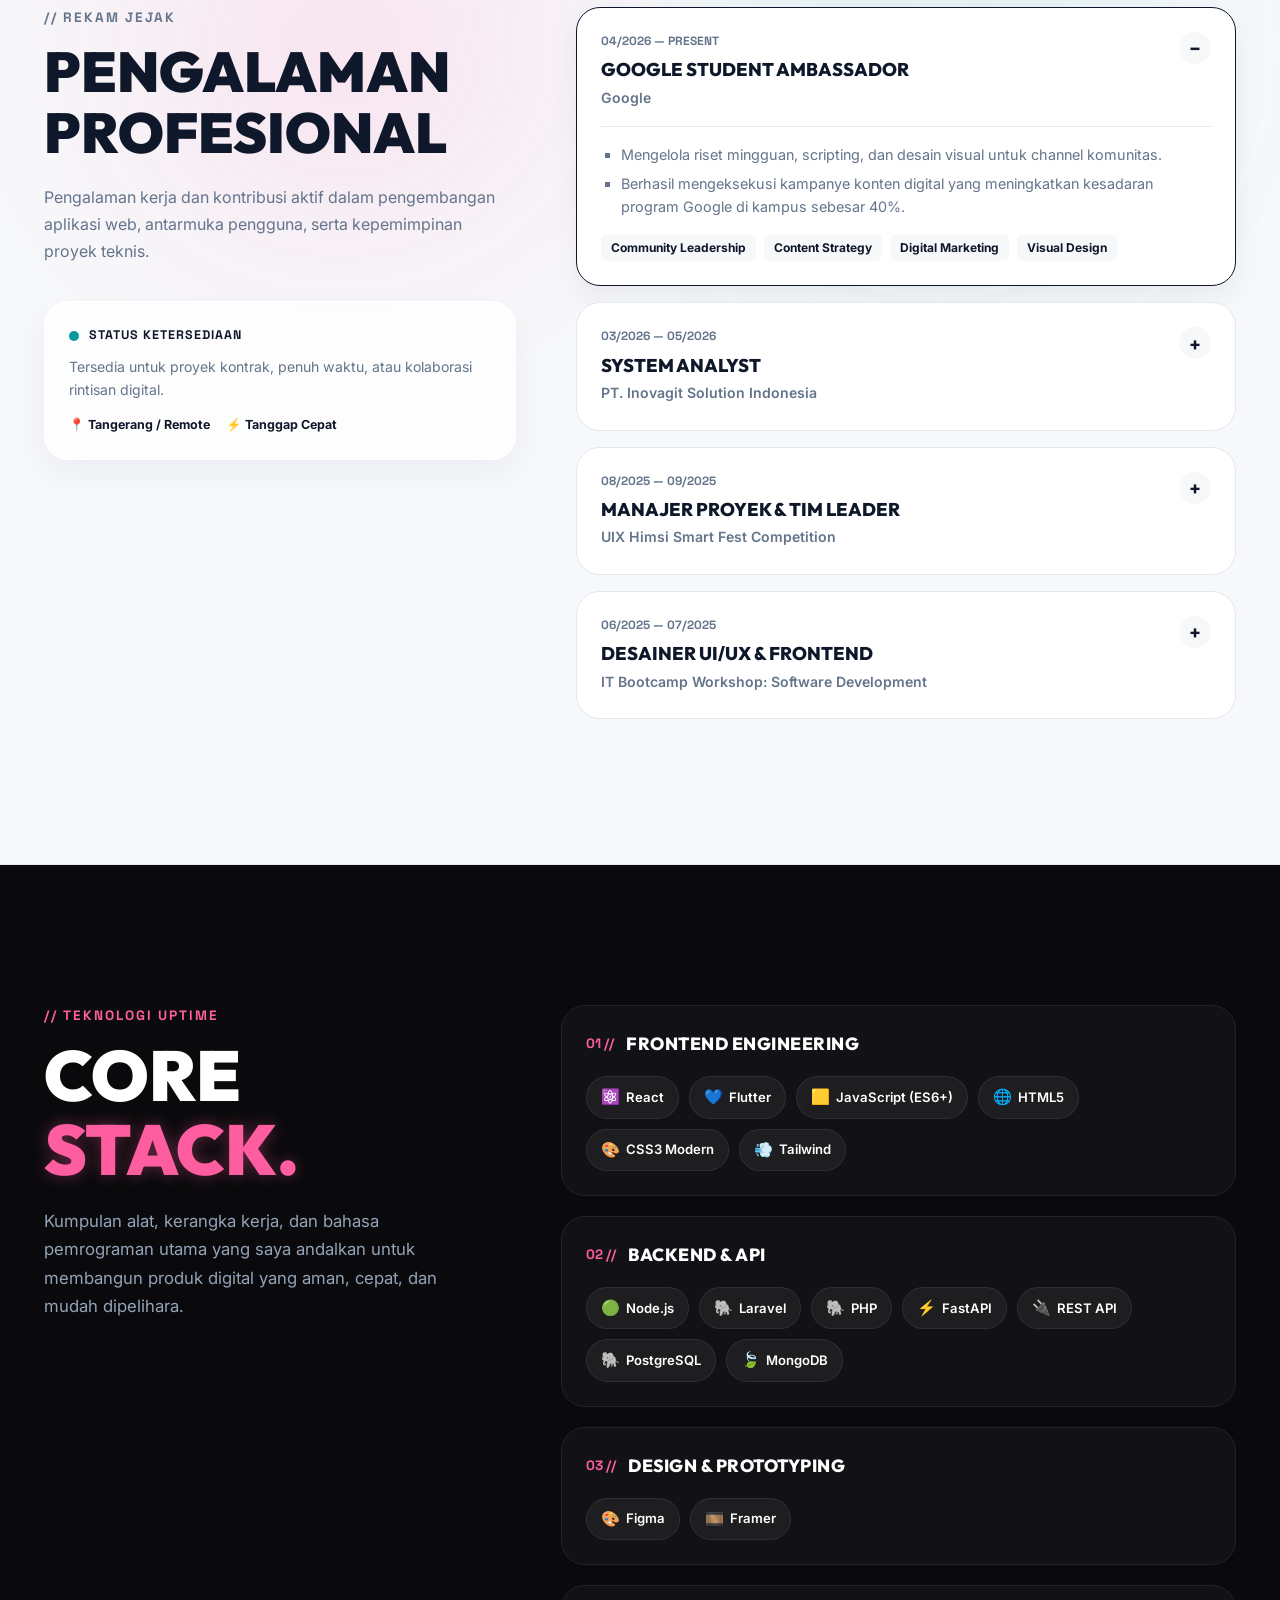
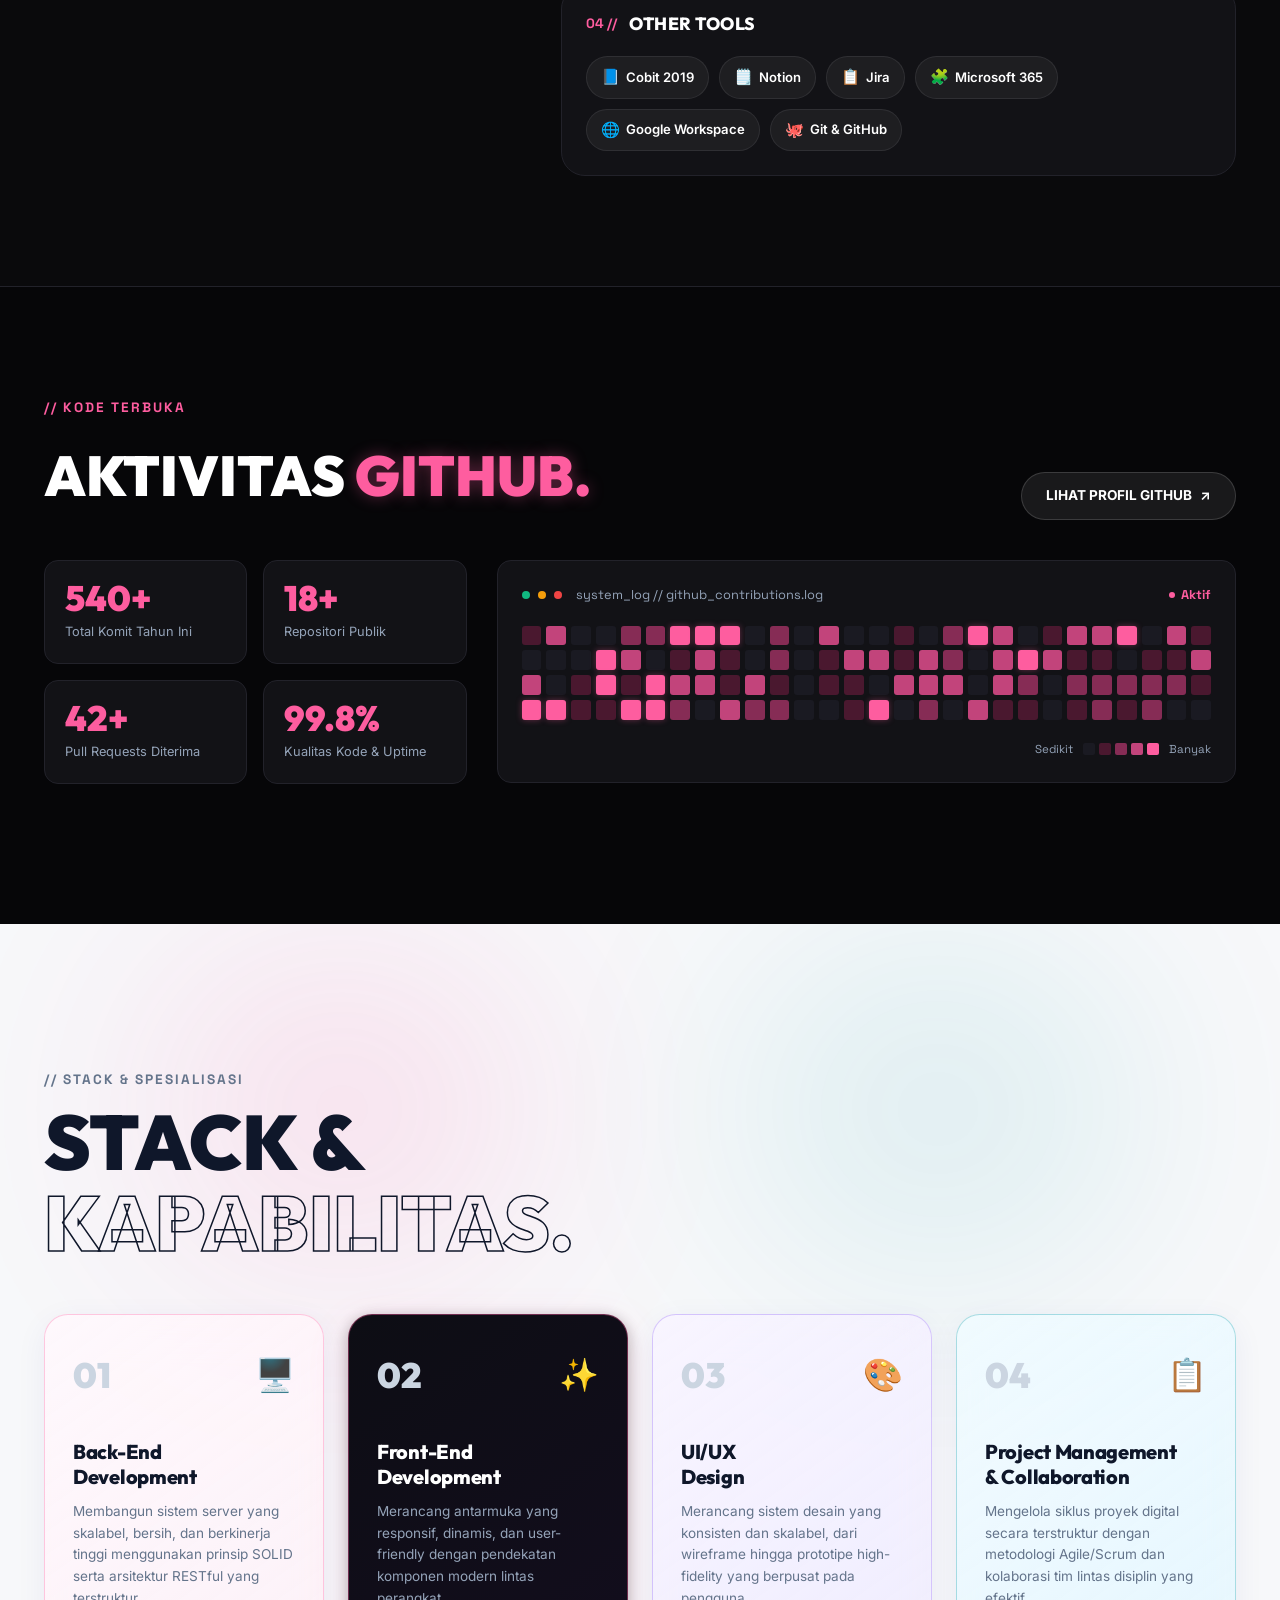
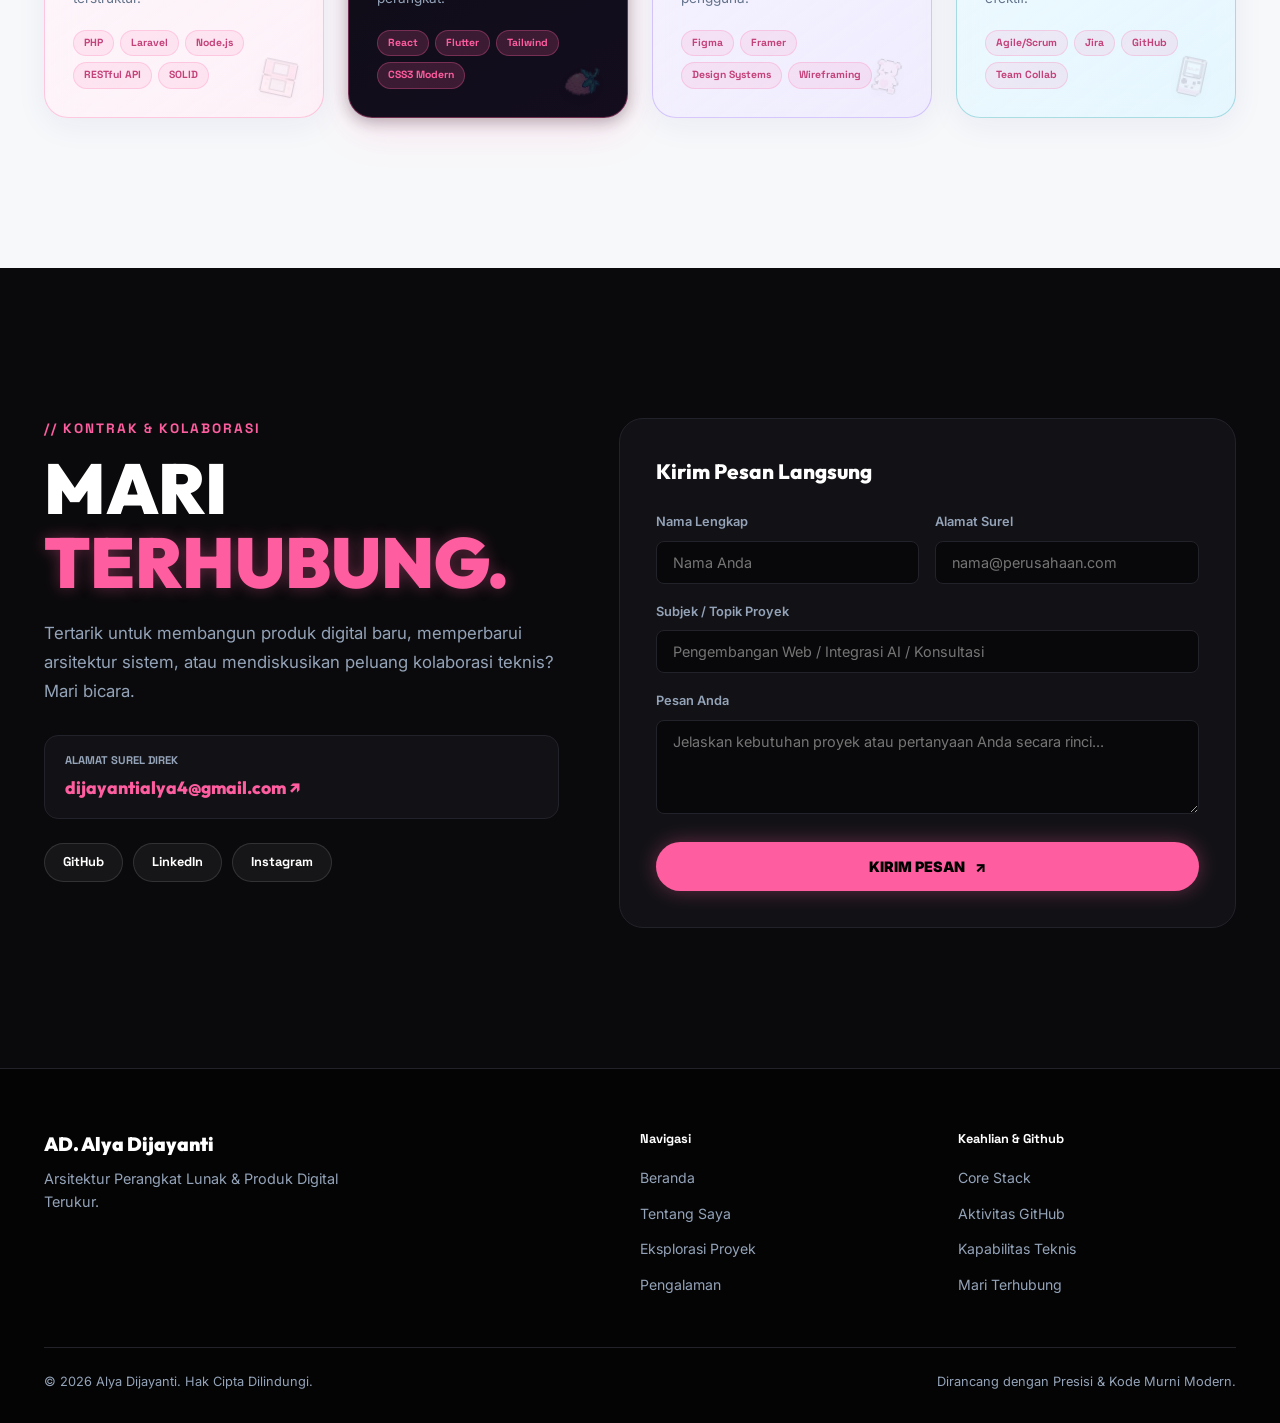
==== commit 44045b1a: "fix: update profile image file extension from png to jpg in index.html" ====
--- a/index.html
+++ b/index.html
@@ -203,7 +203,7 @@
 
                                 <!-- Sisi Belakang (Back Face - Profil 2) -->
                                 <div class="flip-card-face flip-card-back">
-                                    <img src="assets/profile2.png" alt="Alya Dijayanti Foto Kerja"
+                                    <img src="assets/profile2.jpg" alt="Alya Dijayanti Foto Kerja"
                                         class="flip-card-img">
                                     <div class="photo-tag-badge">
                                         <span class="badge-dot-active"></span> Software Engineer &amp; AI
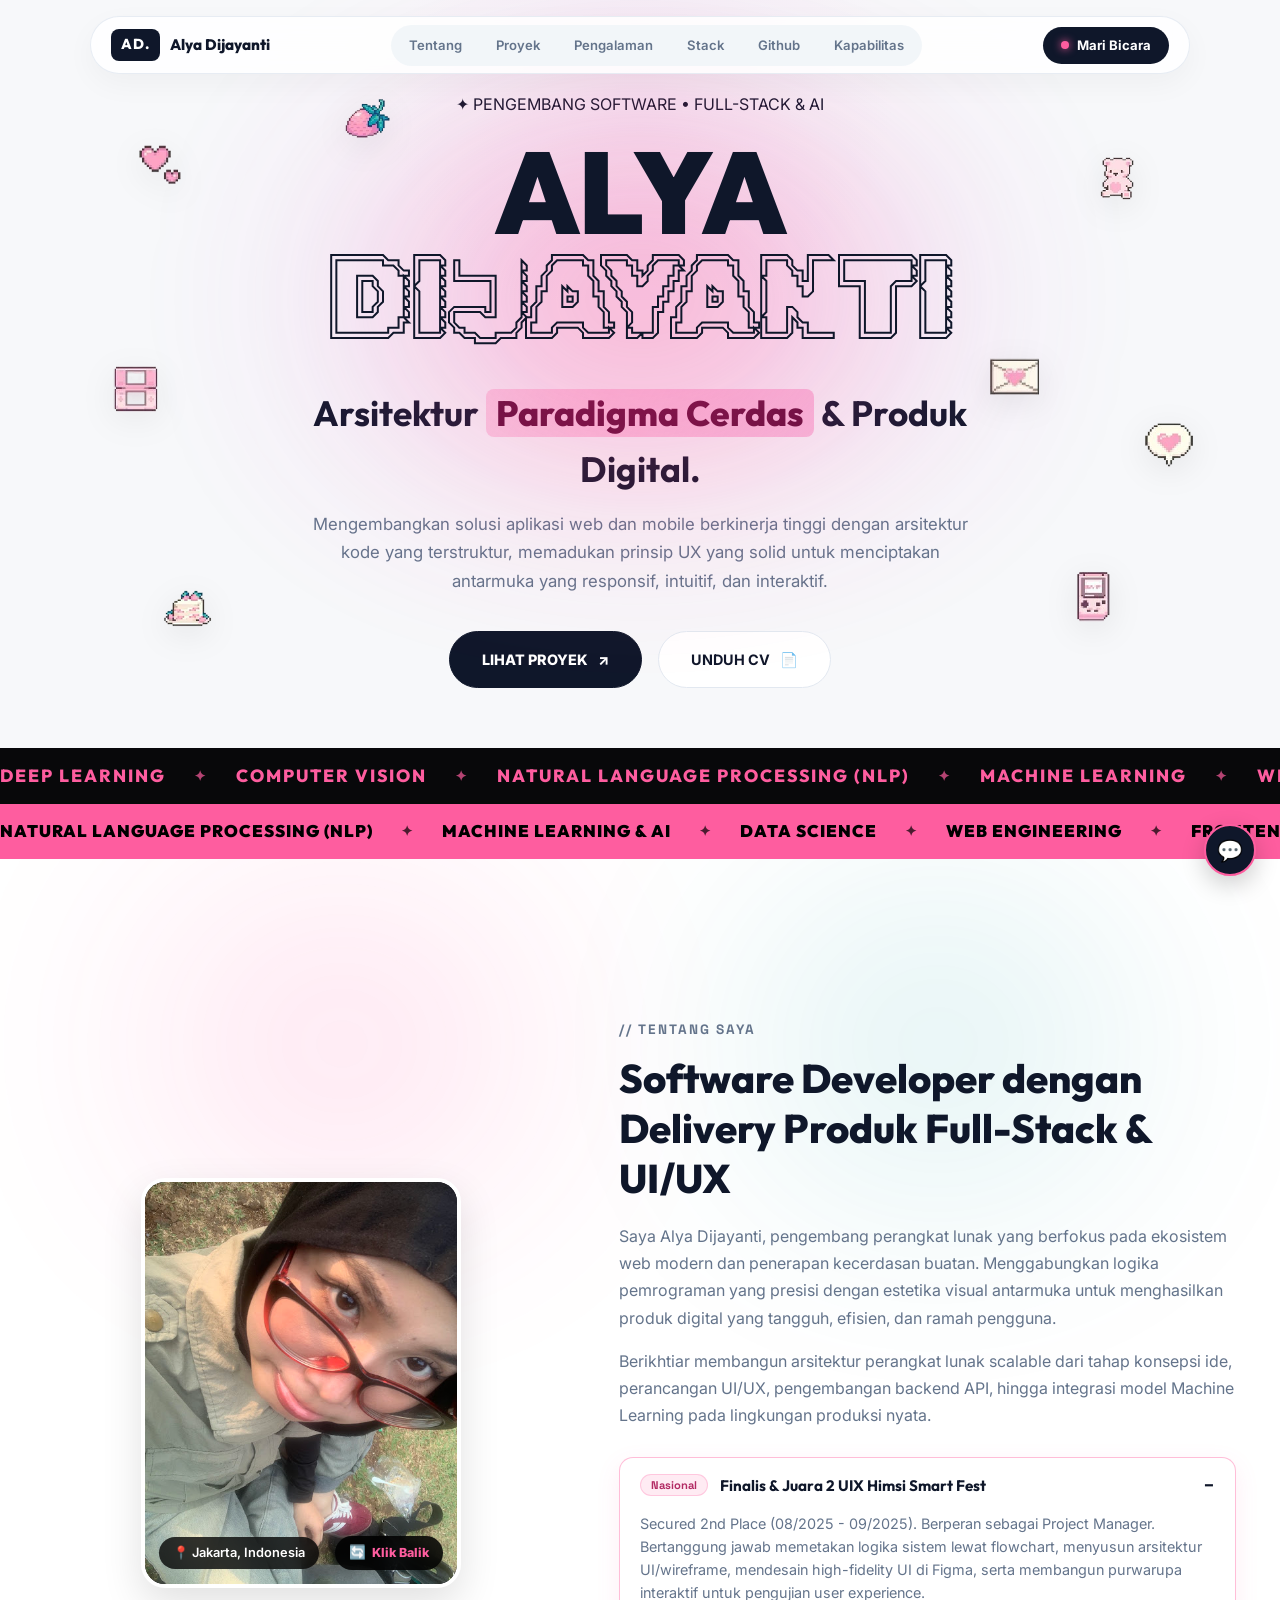
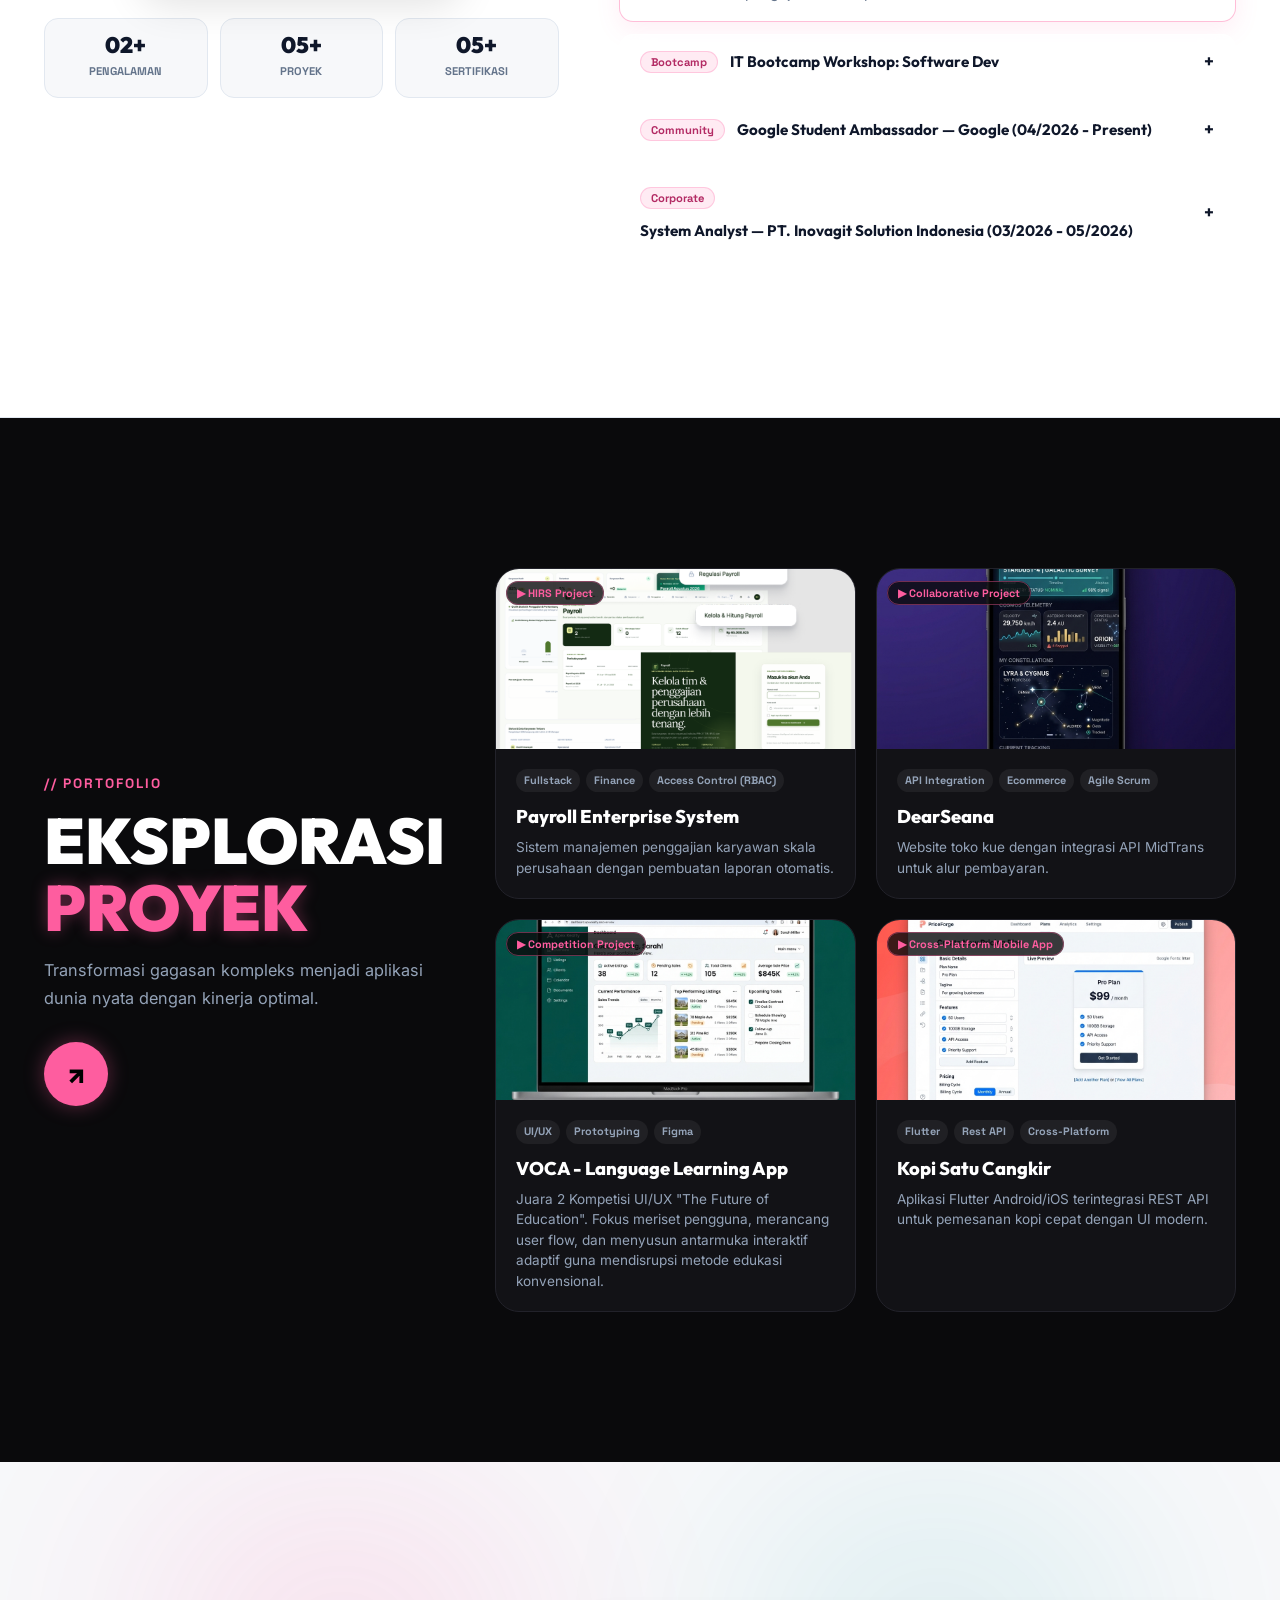
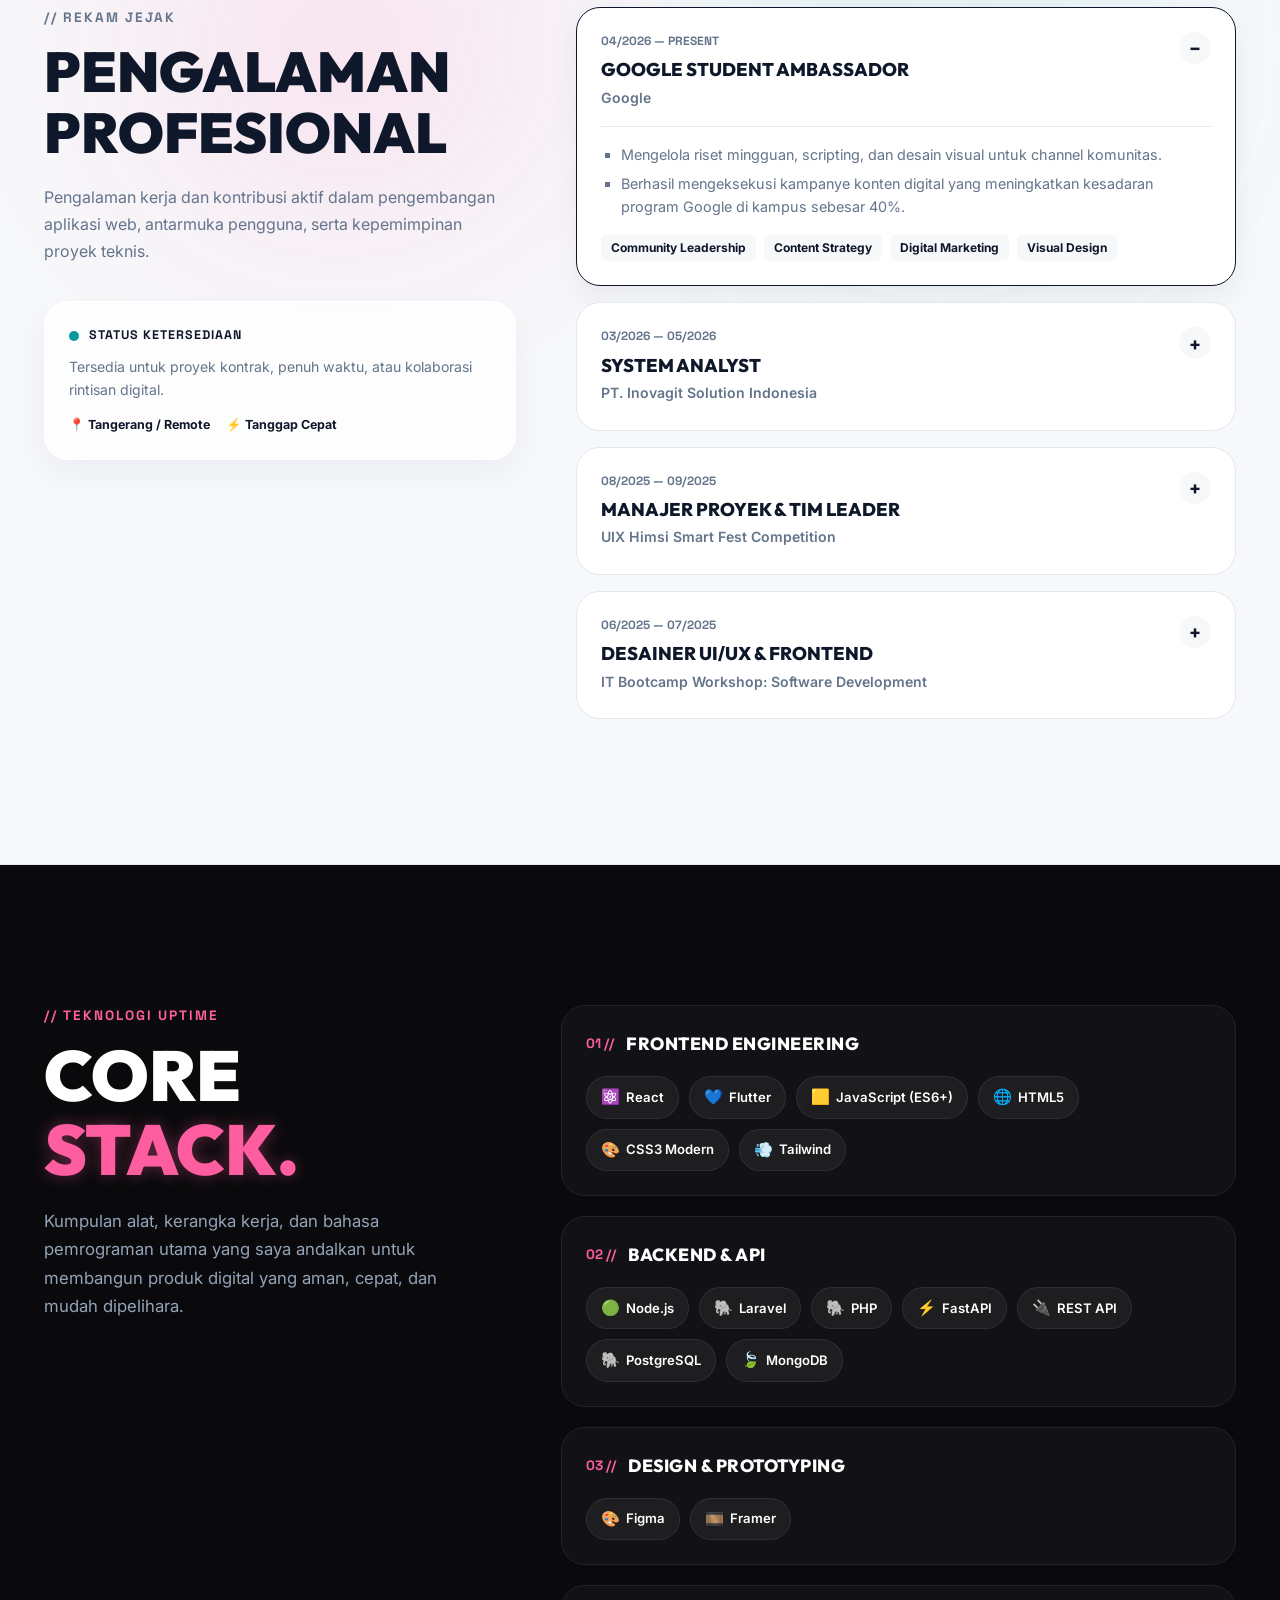
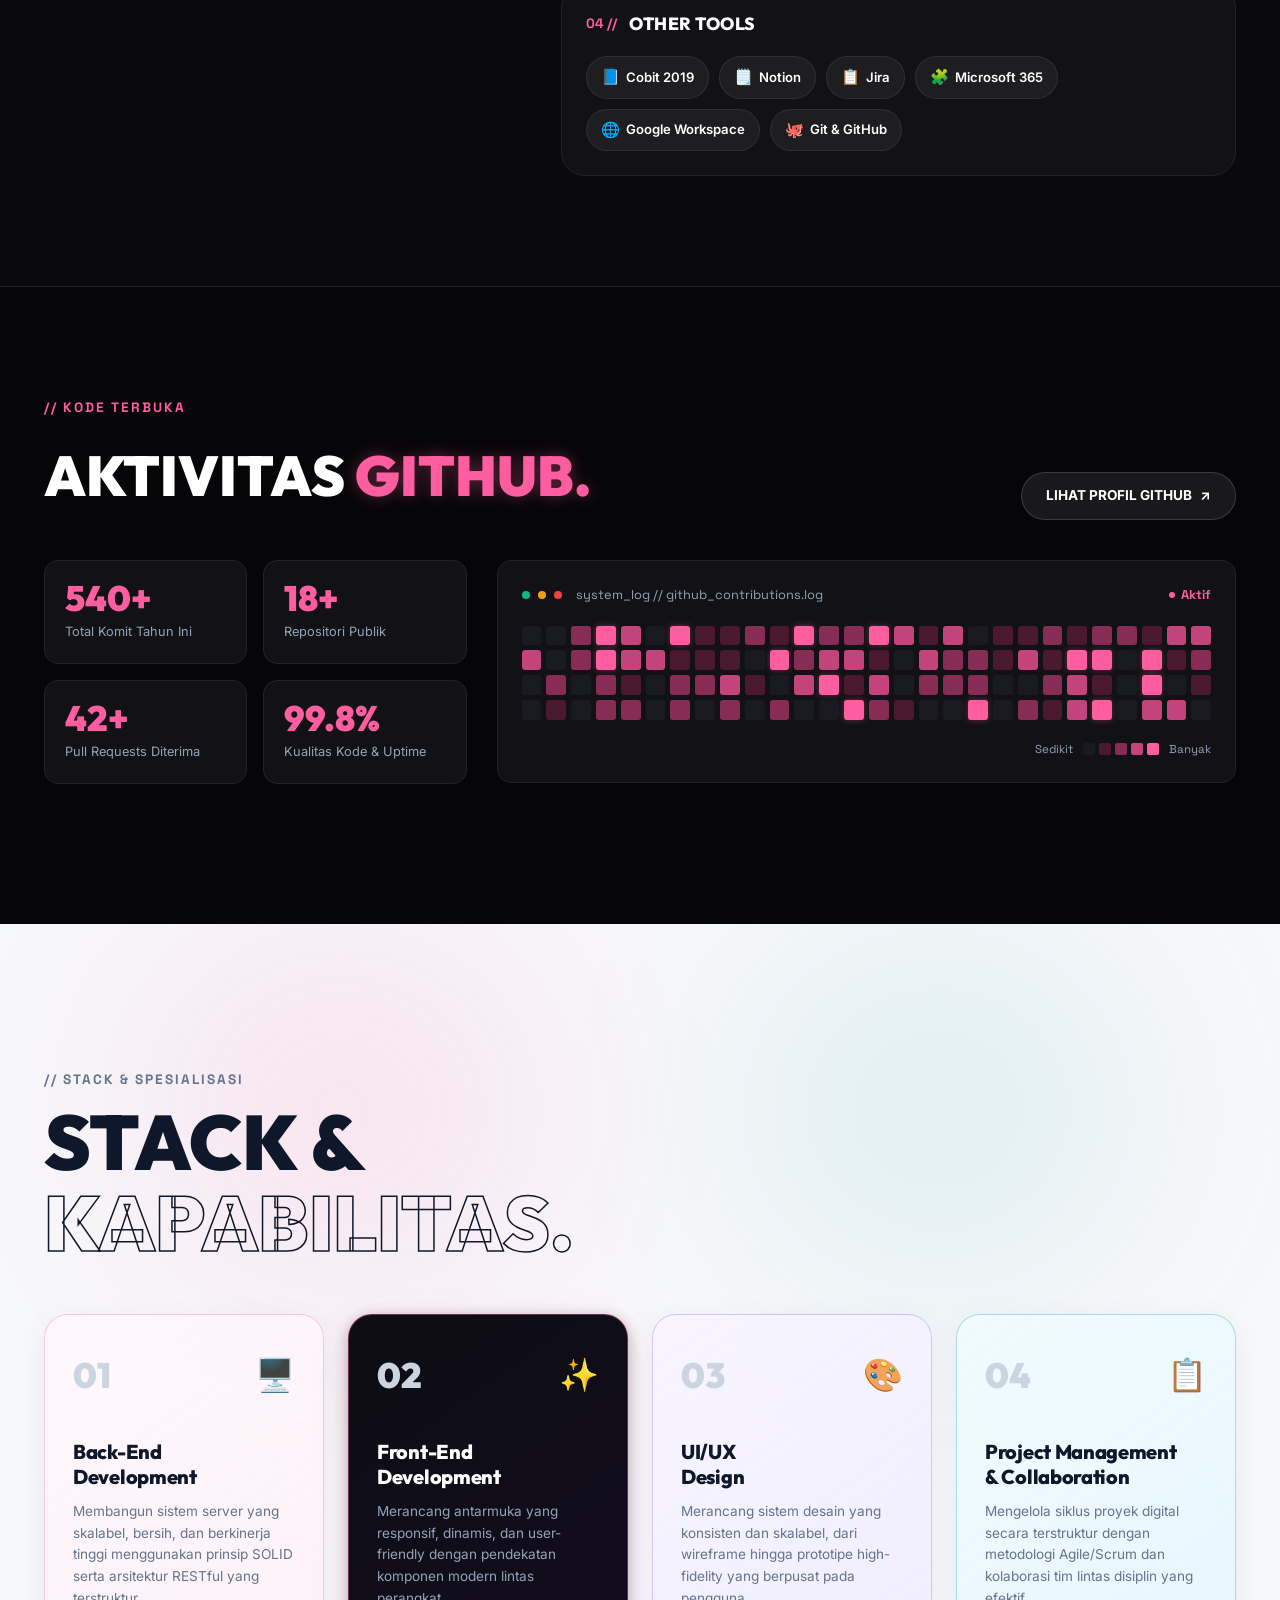
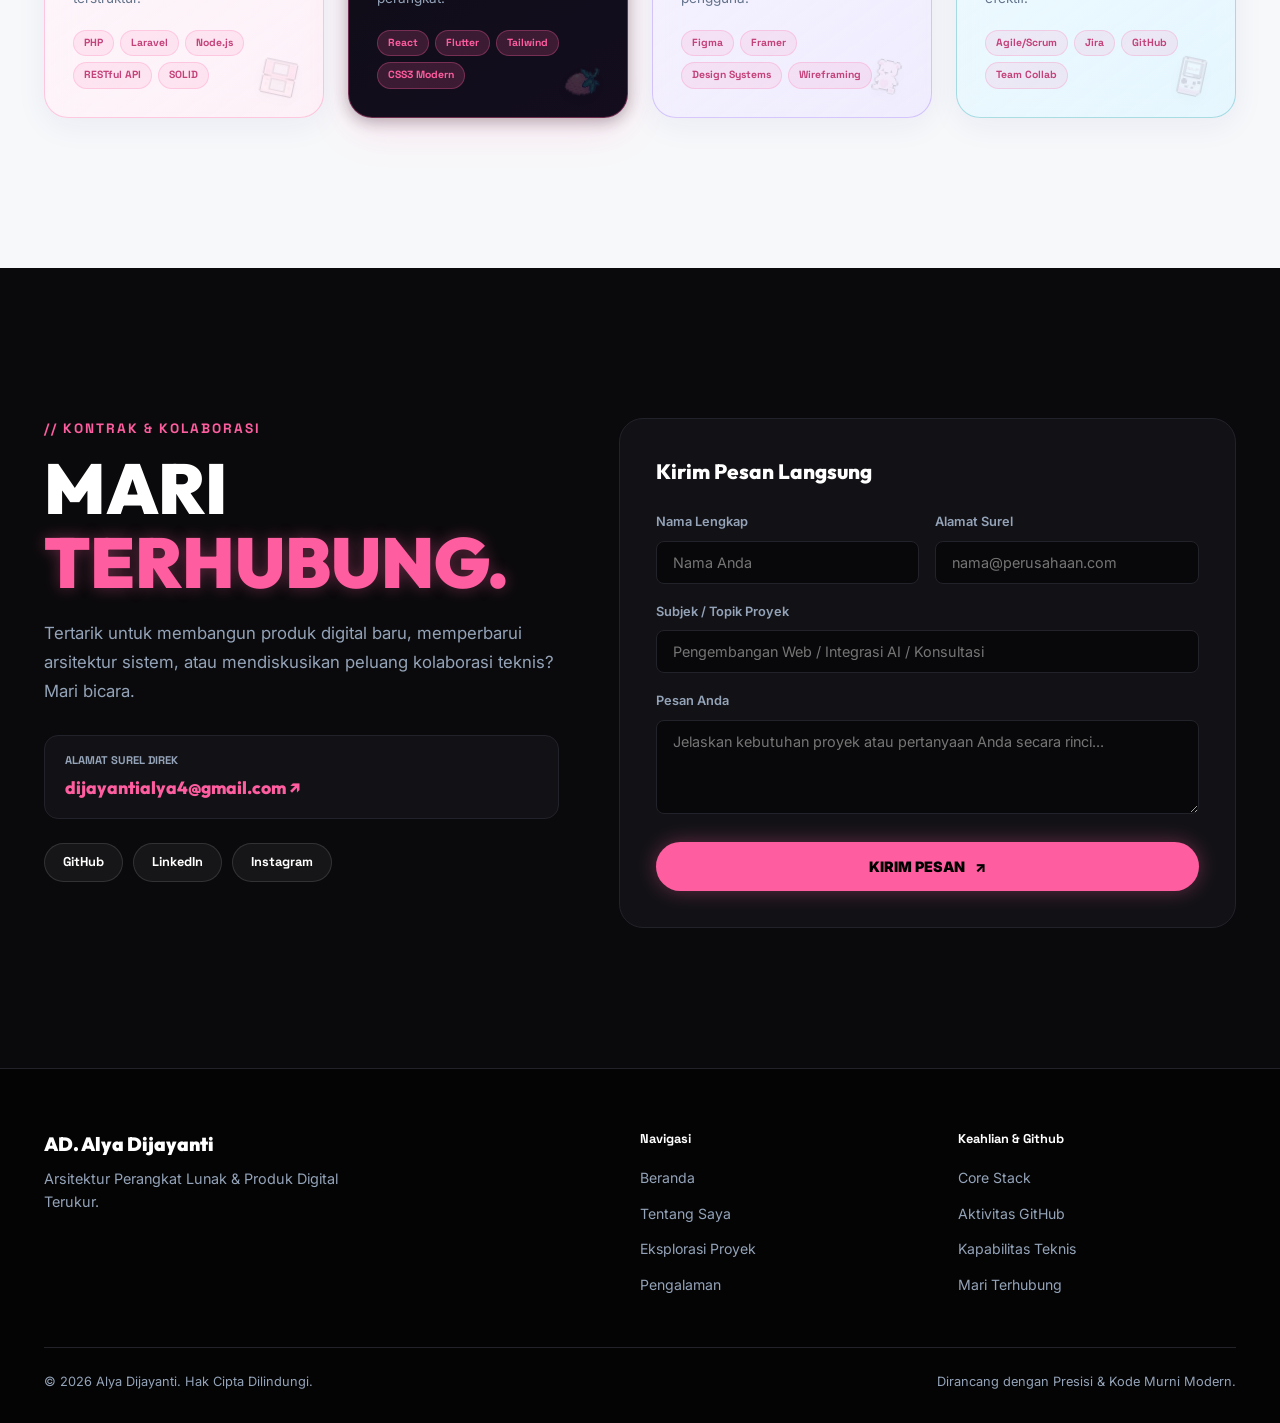
==== commit 7818a773: "fix: add version query strings to profile images to force cache refresh" ====
--- a/index.html
+++ b/index.html
@@ -192,7 +192,7 @@
 
                                 <!-- Sisi Depan (Front Face - Profil 1) -->
                                 <div class="flip-card-face flip-card-front">
-                                    <img src="assets/profile.jpg" alt="Alya Dijayanti Foto Utama" class="flip-card-img">
+                                    <img src="assets/profile.jpg?v=2" alt="Alya Dijayanti Foto Utama" class="flip-card-img">
                                     <div class="photo-tag">
                                         <span class="tag-icon">📍</span> Jakarta, Indonesia
                                     </div>
@@ -203,7 +203,7 @@
 
                                 <!-- Sisi Belakang (Back Face - Profil 2) -->
                                 <div class="flip-card-face flip-card-back">
-                                    <img src="assets/profile2.jpg" alt="Alya Dijayanti Foto Kerja"
+                                    <img src="assets/profile2.jpg?v=2" alt="Alya Dijayanti Foto Kerja"
                                         class="flip-card-img">
                                     <div class="photo-tag-badge">
                                         <span class="badge-dot-active"></span> Software Engineer &amp; AI
